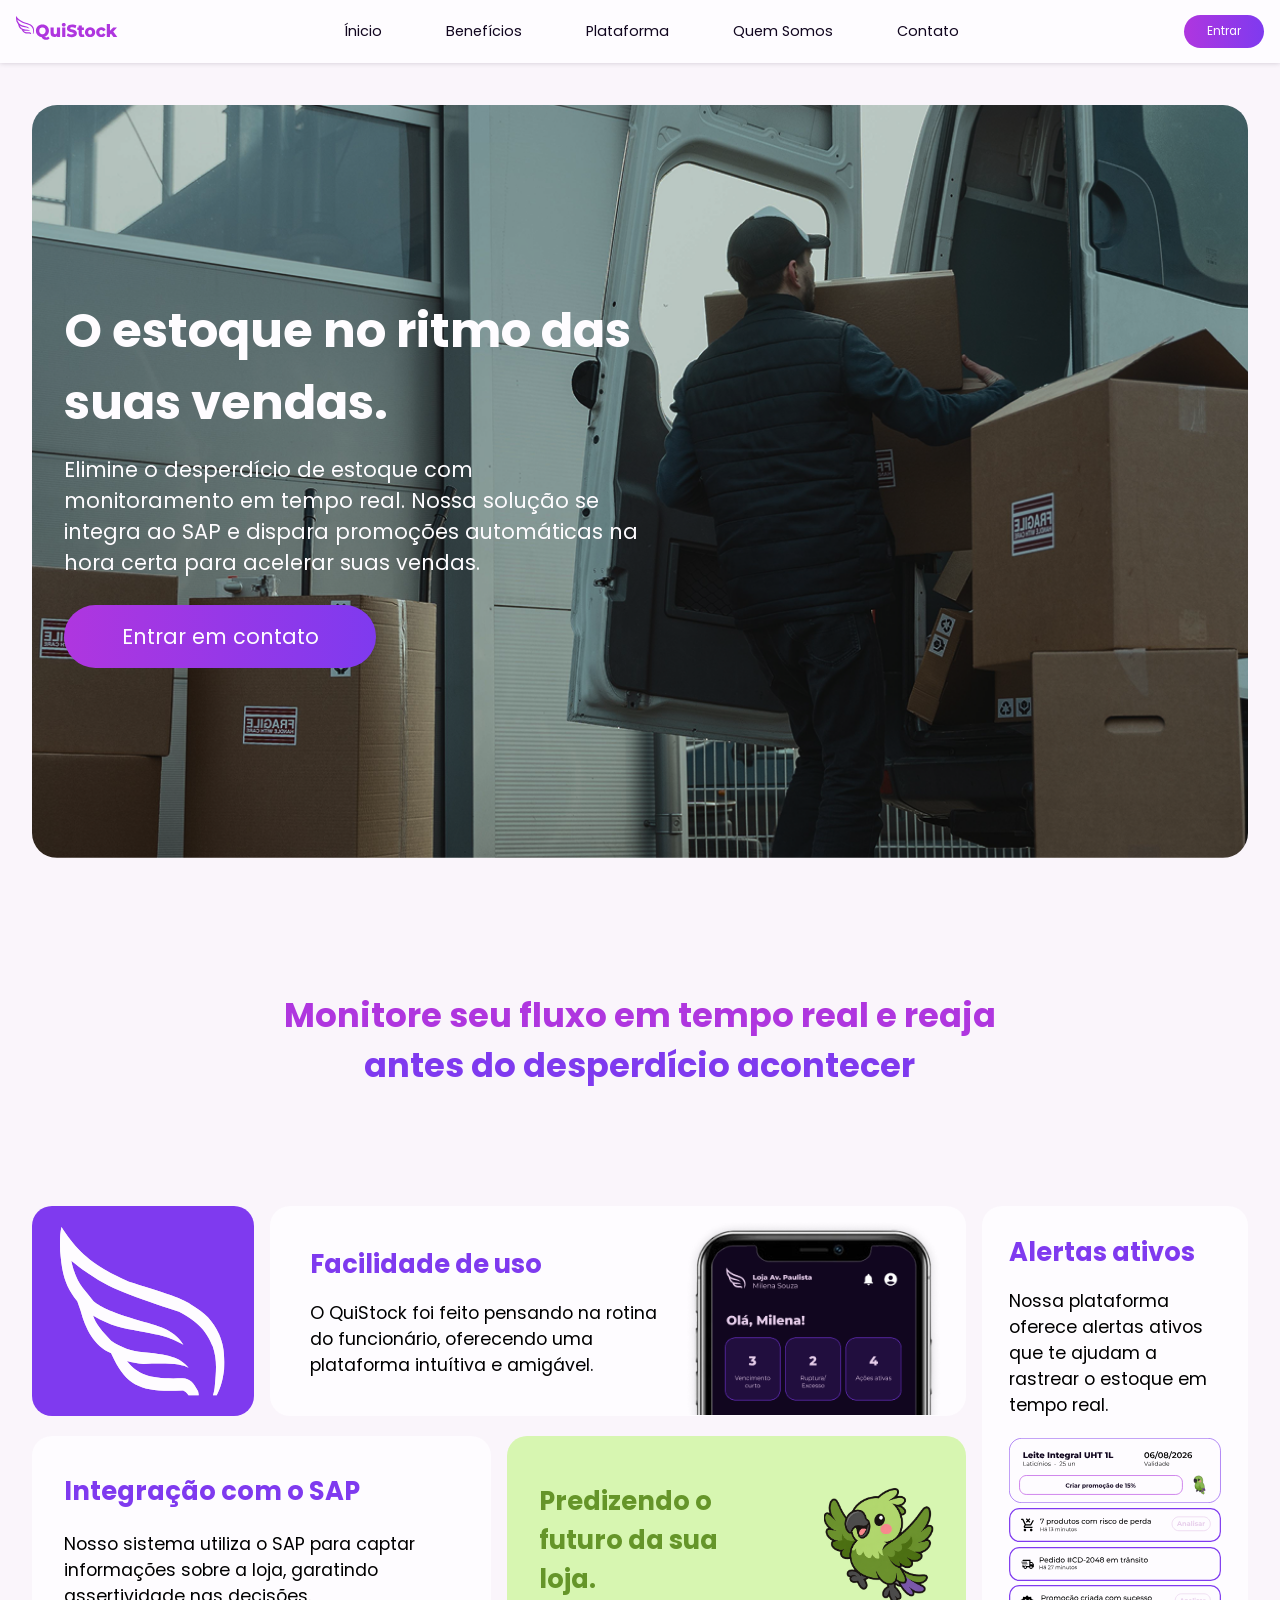
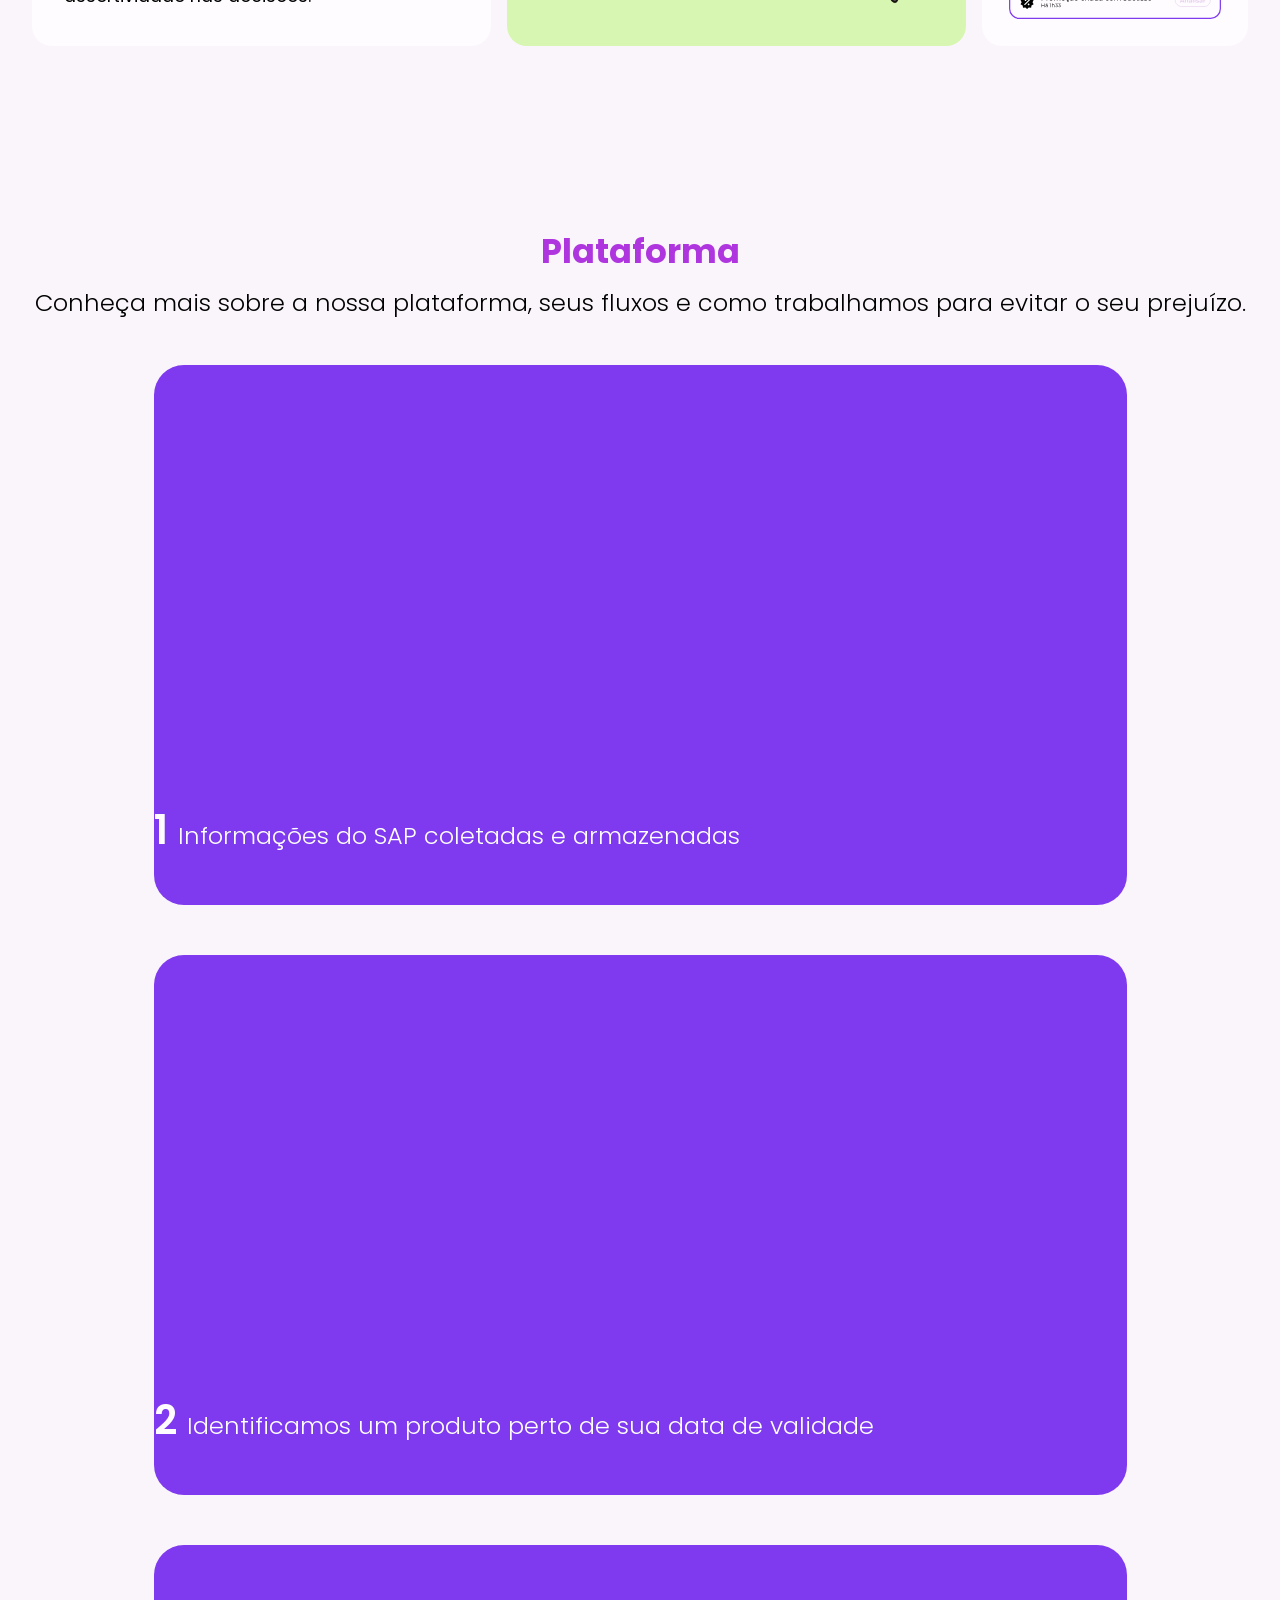
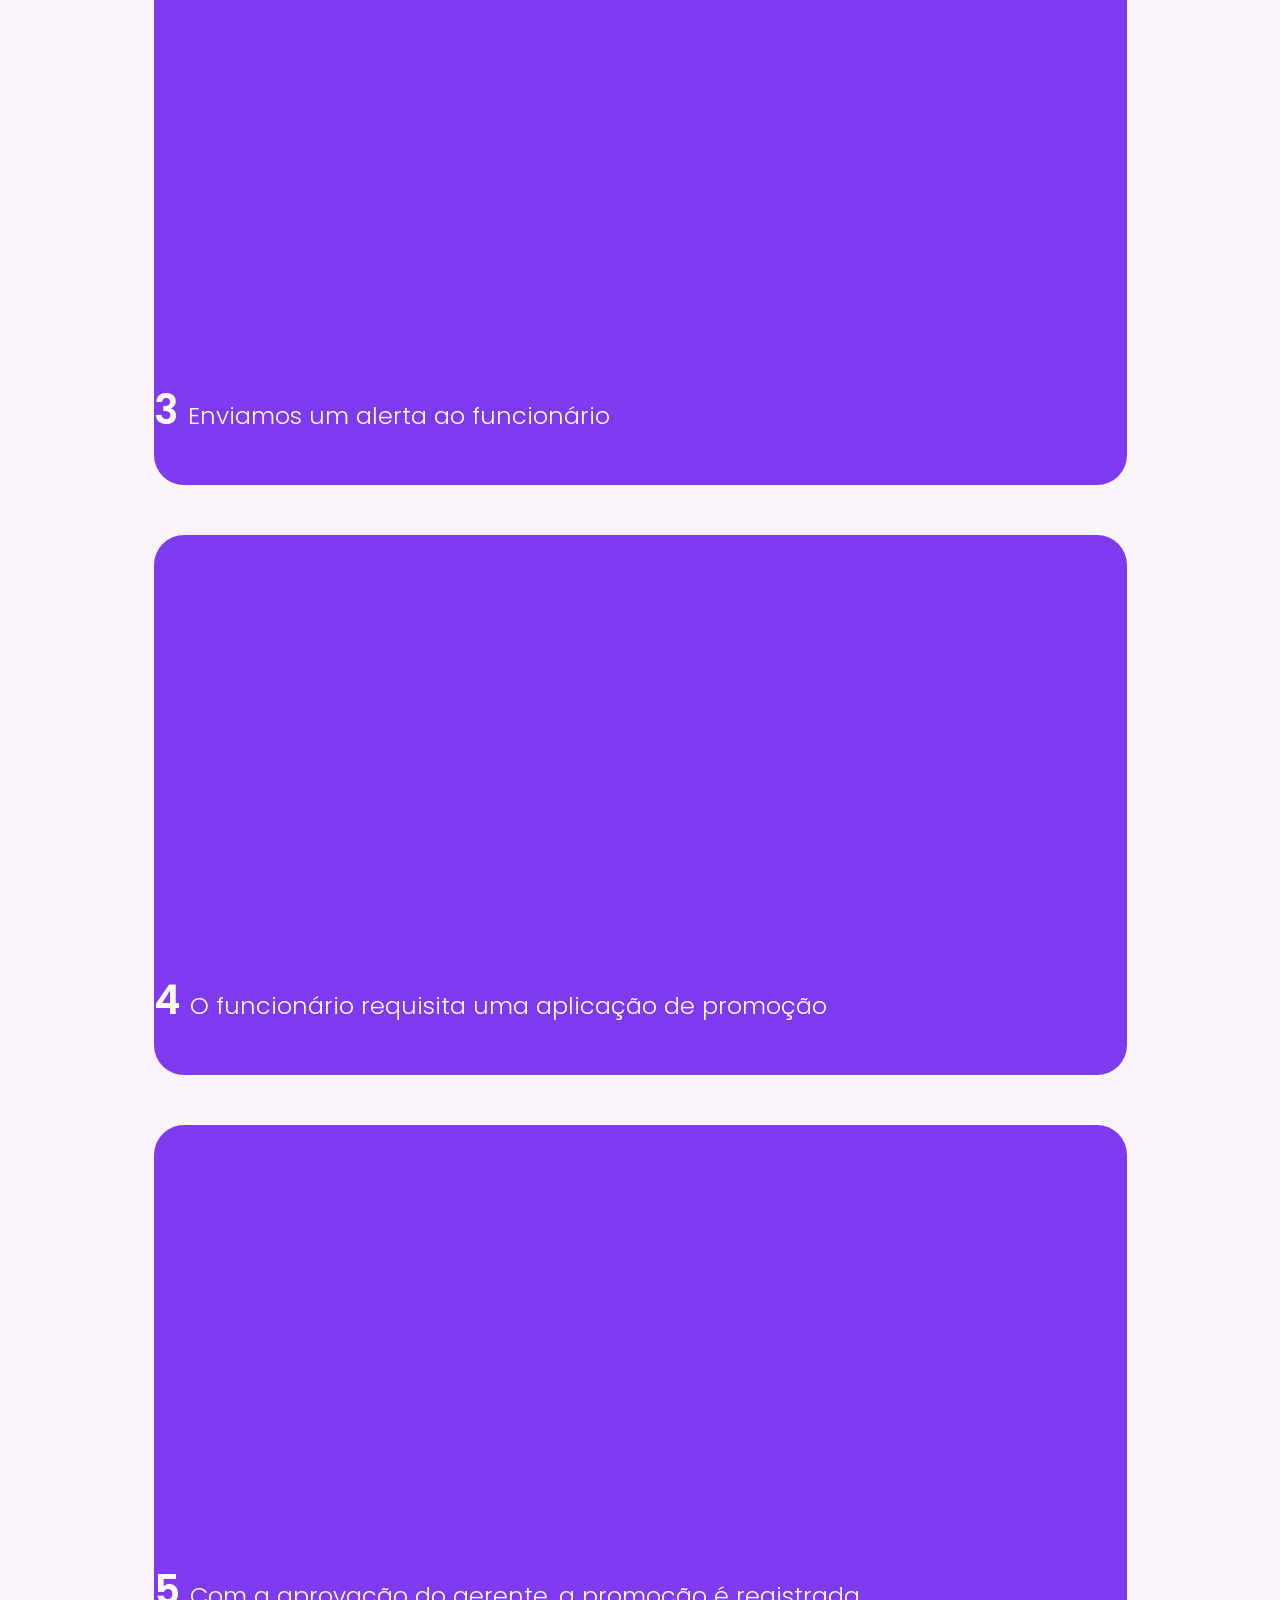
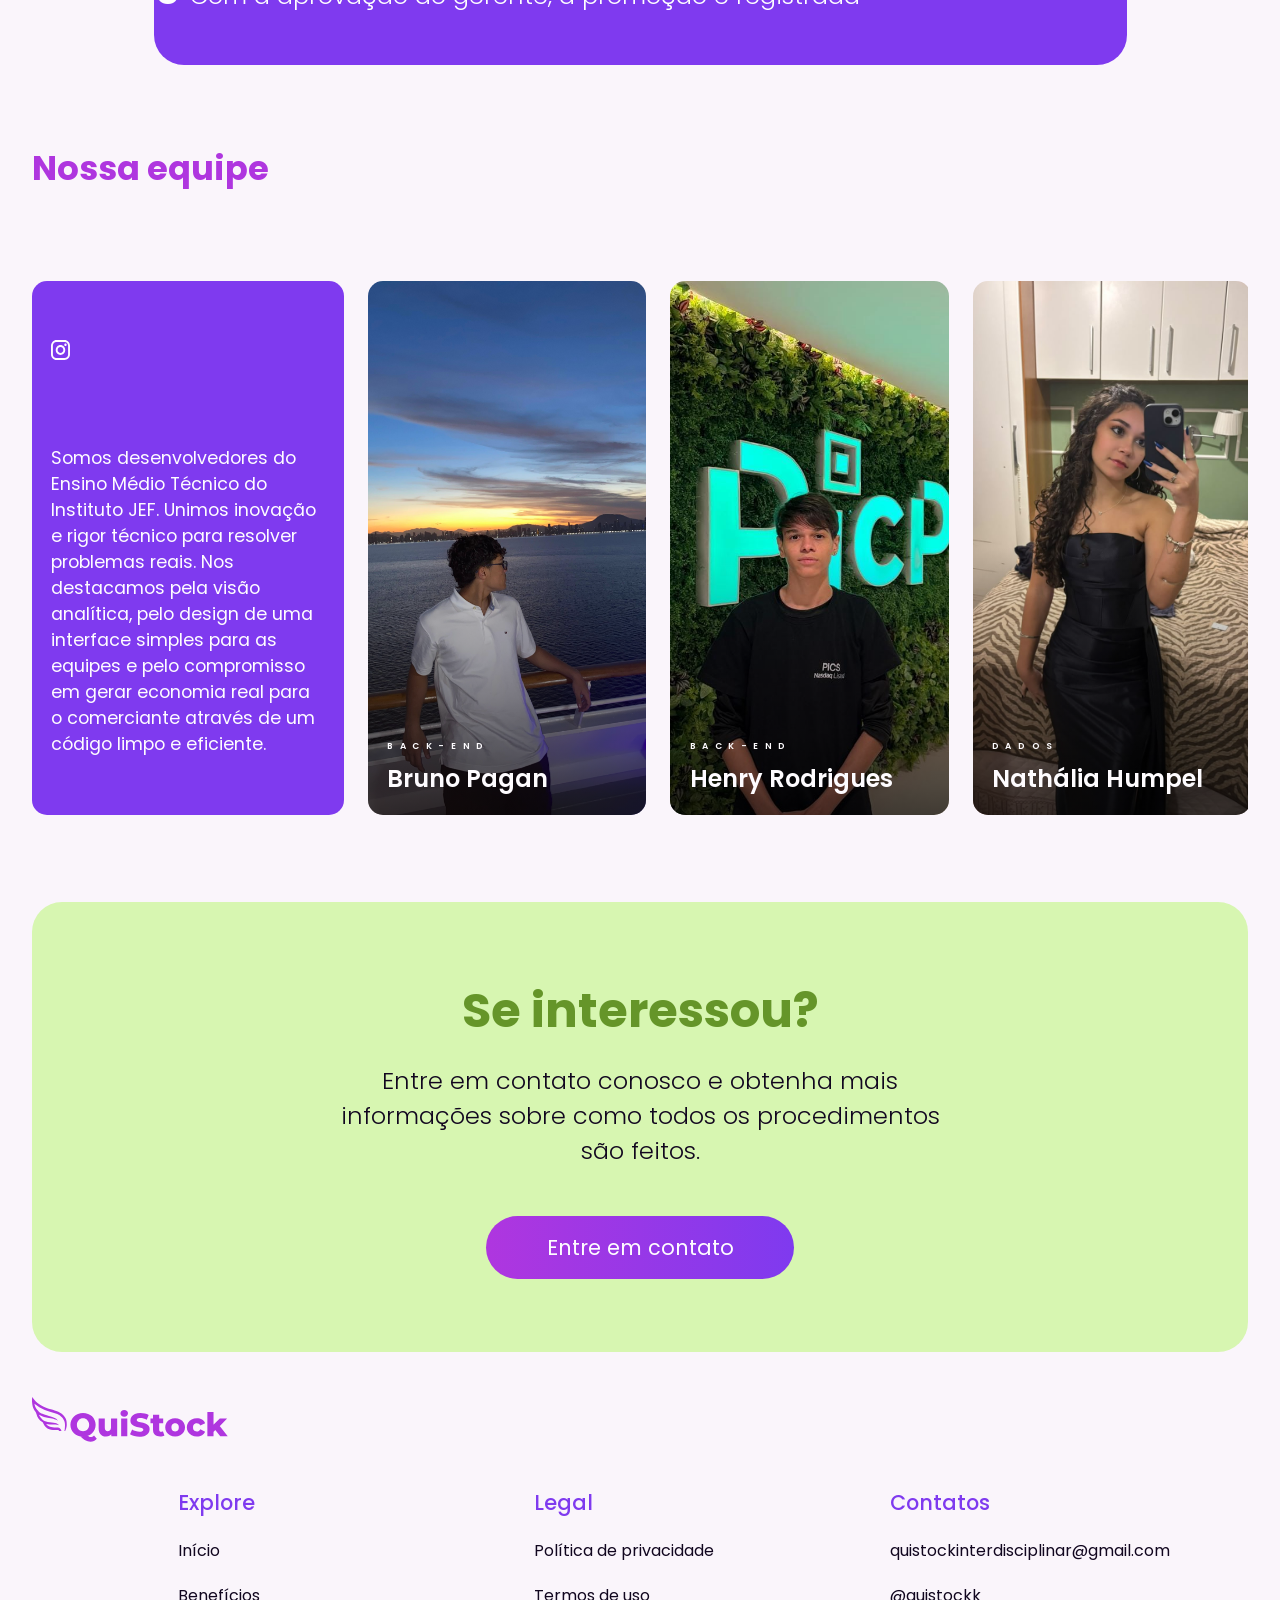
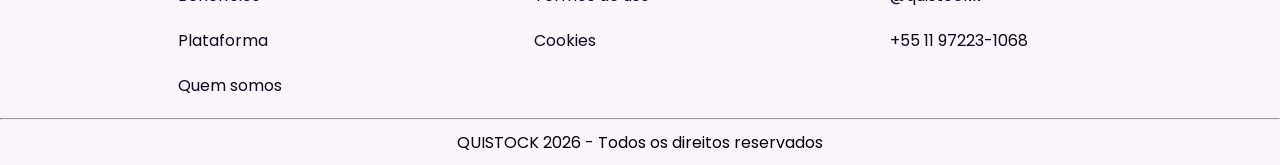
==== index.html @ 0a8f103d "style(lp): change png images to svg" ====
<!DOCTYPE html>
<html lang="pt-br">
<head>
    <meta charset="UTF-8">
    <meta name="viewport" content="width=device-width, initial-scale=1.0">
    <link rel="stylesheet" href="css/style.css">
    <title>QuiStock</title>
    <link rel="preconnect" href="https://fonts.googleapis.com">
    <link rel="preconnect" href="https://fonts.gstatic.com" crossorigin>
    <link href="https://fonts.googleapis.com/css2?family=Instrument+Sans:ital,wght@0,400..700;1,400..700&family=Montserrat:ital,wght@0,100..900;1,100..900&family=Poppins:ital,wght@0,100;0,200;0,300;0,400;0,500;0,600;0,700;0,800;0,900;1,100;1,200;1,300;1,400;1,500;1,600;1,700;1,800;1,900&display=swap" rel="stylesheet">
</head>
<body>
    <header>
        <a href="#hero">
            <img src="assets/logo.svg" alt="logo">
        </a>
        
        <nav>
            <a href="#hero">Ínicio</a>
            <a href="#beneficios">Benefícios</a>
            <a href="#plataforma">Plataforma</a>
            <a href="#quem-somos">Quem Somos</a>
            <a href="#contato">Contato</a>
        </nav>

        <button class = "cta_button1">
            Entrar
        </button>
    </header>

    <main>

        <section id="hero">

            <div style="background-image: url(assets/imagem-hero.png);">
                <h1>
                    O estoque no ritmo das suas vendas.
                </h1>

                <p>
                    Elimine o desperdício de estoque com monitoramento em tempo real. Nossa solução se integra ao SAP e dispara promoções automáticas na hora certa para acelerar suas vendas.
                </p>

                <button class = "cta_button">
                    Entrar em contato
                </button>
            </div>

        </section>

        <section id="beneficios">

            <h1>
                Monitore seu fluxo em tempo real e reaja <span>antes do desperdício acontecer</span>
            </h1>

            <div>

                <div id="box-1" class="box">
                    <img src="assets/beneficios-assets/asa-logo.svg" alt="asa-logo">
                </div>

                <div id="box-2" class="box" >
                    
                    <div>
                        <h3>
                            Facilidade de uso
                        </h3>

                        <p>
                            O QuiStock foi feito pensando na rotina do funcionário, oferecendo uma plataforma intuítiva e amigável.
                        </p>
                    </div>

                    <img src="assets/beneficios-assets/celular.png" alt="app">

                </div>

                <div id="box-3" class="box">

                    <div>
                        <h3>
                            Alertas ativos
                        </h3>
                        <p>
                            Nossa plataforma oferece alertas ativos que te ajudam a rastrear o estoque em tempo real.
                        </p>
                    </div>

                    <div id="notificacoes">
                        <img src="assets/beneficios-assets/produto.svg" alt="produto">
                        <img src="assets/beneficios-assets/notif.svg" alt="notificacao">
                        <img src="assets/beneficios-assets/notif-1.svg" alt="notificacao">
                        <img src="assets/beneficios-assets/notif-2.svg" alt="notificacao">
                    </div>

                </div>

                <div id="box-4" class="box">
                    <h3>
                        Integração com o SAP
                    </h3>
                    <p>Nosso sistema utiliza o SAP para captar informações sobre a loja, garatindo assertividade nas decisões.</p>
                </div>

                <div id="box-5" class="box">
                    <h3>
                        Predizendo o futuro da sua loja.
                    </h3>
                    <img src="assets/beneficios-assets/fefo.png" alt="fefo">
                </div>

            </div>

        </section>

        <section id="plataforma">

            <div>
                <h1>
                    Plataforma
                </h1>
                <h3>
                    Conheça mais sobre a nossa plataforma, seus fluxos e como trabalhamos para evitar o seu prejuízo.
                </h3>
            </div>

            <div id = "slide_plataforma">
                <div class="cards_plataforma" id = "c1">
                    <h3><span>1 </span>Informações do SAP coletadas e armazenadas</h3>
                </div>

                <div class="cards_plataforma" id = "c2">
                    <h3><span>2 </span>Identificamos um produto perto de sua data de validade</h3>
                </div>

                <div class="cards_plataforma" id = "c3">
                    <h3><span>3 </span>Enviamos um alerta ao funcionário</h3>
                </div>

                <div class="cards_plataforma" id = "c4">
                    <h3><span>4 </span>O funcionário requisita uma aplicação de promoção</h3>
                </div>

                <div class="cards_plataforma" id = "c5">
                    <h3><span>5 </span>Com a aprovação do gerente, a promoção é registrada</h3>
                </div>

            </div>

        </section>

        <section id="quem-somos">

            <h1>
                Nossa equipe
            </h1>

            <div class="container">

                <div class="greeting-card">
                    <a href="https://www.instagram.com/quistockk/" target="_blank">
                        <img src="assets/equipe-assets/instagram-branco.svg" alt="instgram-logo">
                    </a>

                    <p>
                        Somos desenvolvedores do Ensino Médio Técnico do Instituto JEF. Unimos inovação e rigor técnico para resolver problemas reais. Nos destacamos pela visão analítica, pelo design de uma interface simples para as equipes e pelo compromisso em gerar economia real para o comerciante através de um código limpo e eficiente.
                    </p>
                </div>

                <div class="card">

                    <p class="area">
                        BACK-END
                    </p>

                    <p class="nome">
                        Bruno Pagan
                    </p>

                </div>

                <div class="card">

                    <p class="area">
                        BACK-END
                    </p>

                    <p class="nome">
                        Henry Rodrigues
                    </p>

                </div>

                <div class="card">

                    <p class="area">
                        DADOS
                    </p>

                    <p class="nome">
                        Nathália Humpel
                    </p>

                </div>

                <div class="card">

                    <p class="area">
                        FRONT-END
                    </p>

                    <p class="nome">
                        Pedro Morais
                    </p>

                </div>

                <div class="card">

                    <p class="area">
                        DADOS | FRONT-END
                    </p>

                    <p class="nome">
                        Hikaru Iwashita
                    </p>

                </div>

                <div class="card">

                    <p class="area">
                        DADOS | FRONT-END
                    </p>

                    <p class="nome">
                        Beatriz Frisina
                    </p>

                </div>

                <div class="card">
                    <img src="" alt="">

                    <p class="area">
                        DADOS | IA
                    </p>

                    <p class="nome">
                        Enzo Christowam
                    </p>

                </div>

                <div class="card">

                    <p class="area">
                        FRONT-END
                    </p>

                    <p class="nome">
                        Isabella Candido
                    </p>

                </div>

                <div class="card">

                    <p class="area">
                        BACK-END
                    </p>

                    <p class="nome">
                        Lucas Kluska
                    </p>

                </div>

                <div class="card">

                    <p class="area">
                        FRONT-END | BACK-END
                    </p>

                    <p class="nome">
                        Luigi Biondo
                    </p>

                </div>

                <div class="card">

                    <p class="area">
                        BACK-END | DADOS
                    </p>

                    <p class="nome">
                        Rodrigo Bolgheroni
                    </p>

                </div>

            </div>

        </section>

        <section id="contato">
            <div id = "area_contato">

                <h1>Se interessou?</h1>

                <h3>Entre em contato conosco e obtenha mais informações sobre como todos os procedimentos são feitos.</h3>

                <button class = "cta_button">
                    Entre em contato
                </button>
                
            </div>
        </section>

    </main>

    <footer>

        <div id = "footer_sec">

            <img src="assets/logo.svg" alt="">
            
            <div id = "links">

                <nav>

                    <label>Explore</label>
                    <a href="#hero">Início</a>
                    <a href="#beneficios">Benefícios</a>
                    <a href="#plataforma">Plataforma</a>
                    <a href="#quem-somos">Quem somos</a>

                </nav>

                <nav>

                    <label>Legal</label>
                    <a href="#footer_sec">Política de privacidade</a>
                    <a href="#footer_sec">Termos de uso</a>
                    <a href="#footer_sec">Cookies</a>

                </nav>

                <nav id = "a_contatos">

                    <label>Contatos</label>

                    <a href="mailto: quistockinterdisciplinar@gmail.com">quistockinterdisciplinar@gmail.com</a>
                    <a href="https://www.instagram.com/quistockk/">@quistockk</a\>
                    <a href="#footer_sec">+55 11 97223-1068</a>
                    
                </nav>

            </div>

        </div>

        <hr>

        <p id = "quistock_footer">QUISTOCK 2026 - Todos os direitos reservados</p>
    
    </footer>

    <script src="script/script.js"></script>
</body>
</html>
---- css/style.css ----
:root {
    --branco: #E7CEEB;
    --lavana: #7F3AEF;
    --limao: #89B751;
    --violeta: #AF36DF;
    --petroleo: #11061F;

    /* cores variaveis */
    --limao-claro: #D7F6B1;
    --verde-escuro: #659529;
    --fundo: #FAF5FB;
    --branco2: #FEFCFF;
}

* {
    font-family: "Poppins", sans-serif;
    font-style: normal;
    text-decoration: none;
    margin: 0;
    padding: 0;
}

span{
    color: var(--lavana);
}

html {
    scroll-behavior: smooth;
}

body {
    width: 100%;
    background-color: var(--fundo);
    overflow-x: hidden;
}

header {
    display: flex;
    flex-direction: row;
    justify-content: space-between;
    align-items: center;
    padding: min(.5rem, 1%) min(1rem, 10%);
    height: 7vh;

    background-color: var(--branco2);
    box-shadow: 0 0 5px #11061F30;

    position: fixed;

    width: 100%;
    box-sizing: border-box;

    z-index: 1000;

    img {
        width: clamp(2rem, 8vw, 100rem);
        cursor: pointer;
    }

    nav {
        display: flex;
        flex-direction: row;
        gap: clamp(3rem, 5vw, 10rem);

        a {
            font-size: clamp(.5rem, .5vw + .5rem, 1rem);
            position: relative;
            color: var(--petroleo);
        }

        a::after {
            content: "";
            position: absolute;

            width: 0;
            height: 2px;
            
            left: 0;
            bottom: -2px;
            border-radius: 10px;

            background: var(--lavana);

            transition: 300ms;
        }

        a:hover {
            color: var(--lavana);
        }

        a:hover::after {
            width: 100%;
        }
    }
}

main {
    padding-top: 7vh;
}

main section {
    min-height: calc(100dvh - 7vh);
    scroll-margin-top: 7vh;
}

.cta_button {
    position: relative;
    overflow: hidden;
    z-index: 1;
    width: fit-content;
    margin-top: 1%;
    padding: min(1rem, 5%) min(4rem, 5%);
    font-size: clamp(.5rem, 1.5vw + .8rem, 1.3rem);
    color: var(--branco2);
    background: linear-gradient(to right, var(--violeta), var(--lavana));
    border: none;
    border-radius: 50px;
    cursor: pointer;
}

.cta_button::before {
    content: "";
    position: absolute;
    top: 0;
    left: 0;
    z-index: -1;
    width: 100%;
    height: 100%;
    background: linear-gradient(to right, var(--lavana), var(--violeta));
    border-radius: inherit;
    opacity: 0;
    transition: opacity 500ms ease-in-out;
}

.cta_button:hover::before {
    opacity: 1;
}

header .cta_button1 {
    position: relative;
    overflow: hidden;
    z-index: 1;
    width: 5rem;
    padding: min(.5rem, 10%);
    font-size: clamp(.2rem, .3vw + .5rem, 1rem);
    color: var(--branco2);
    background: linear-gradient(to right, var(--violeta), var(--lavana));
    border: none;
    border-radius: 25px;
    cursor: pointer;
}

header .cta_button1::before {
    content: "";
    position: absolute;
    top: 0;
    left: 0;
    z-index: -1;
    width: 100%;
    height: 100%;
    background: linear-gradient(to right, var(--lavana), var(--violeta));
    border-radius: inherit;
    opacity: 0;
    transition: opacity 500ms ease-in-out;
}

header .cta_button1:hover::before {
    opacity: 1;
}

#hero {
    padding: 0 min(2rem, 10%);
    display: flex;
    flex-direction: column;
    justify-content: center;
    height: calc(100vh - 7vh);
    height: calc(100dvh - 7vh);

    div {
        height: 90%;
        border-radius: 25px;

        display: flex;
        flex-direction: column;
        justify-content: center;
        align-items: flex-start;
        gap: 2%;

        background-repeat: no-repeat;
        background-size: cover;

        padding: 0 min(2rem, 10%);

        h1, p {
            width: 50%;
            color: var(--branco2);
        }

        h1 {
            font-size: clamp(2rem, 2.5vw + 1rem, 10rem);
            opacity: 0;
            translate: 0 70px;
            transition: 700ms;
        }

        p {
            font-size: clamp(1rem, 1vw + .5rem, 2rem);
            opacity: 0;
            translate: 0 70px;
            transition: 700ms;
            transition-delay: 200ms;
        }
        
        button{
            opacity: 0;
            translate: 0 70px;
            transition: 700ms;
            transition-delay: 400ms;
        }

    }
}

/* animacao do scroll no hero */
#hero.show {
    opacity: 1;
    transform: 0 0;
}

#hero h1.show {
    opacity: 1;
    translate: 0 0;
}

#hero p.show {
    opacity: 1;
    translate: 0 0;
}

#hero button.show {
    opacity: 1;
    translate: 0 0;
}

#beneficios {
    padding: 0 min(2rem, 10%);

    display: flex;
    flex-direction: column;
    justify-content: space-evenly;
    align-items: center;
    margin-bottom: 10vh;

    h1 {
        font-size: clamp(.75rem, 2vw + .5rem, 5rem);
        text-align: center;
        color: var(--violeta);
        margin-bottom: 1.5rem;
        width: 65%;
        text-align: center;
    }

    div {
        display: grid;
        grid-template-columns: 17rem 17rem 17rem 17rem 20vw;
        grid-template-rows: 13rem 13rem;
        grid-template-areas:
        "box-1 box-2 box-2 box-2 box-3"
        "box-4 box-4 box-5 box-5 box-3";
        gap: 5% 1%;

        .box {
            border-radius: 20px;

            opacity: 0;
            translate: 0 70px;
            transition: 700ms;

            h3 {
                color: var(--lavana);
                font-size: clamp(1rem, 1vw + .8rem, 3rem);
            }

            p {
                font-size: clamp(1rem, .75vw + .5rem, 2rem);
            }
        }

        #box-2, #box-3, #box-4 {
            background-color: var(--branco2);
        }

        #box-1 {
            background-color: var(--lavana);
            grid-area: box-1;

            display: flex;
            flex-direction: row;
            justify-content: center;
            align-items: center;

            transition-delay: 200ms;
        }

        #box-2 {
            grid-area: box-2;

            display: flex;
            flex-direction: row;
            justify-content: space-evenly;
            align-items: center;

            padding: 0 min(1rem, 5%) 0 min(2.5rem, 10%);

            transition-delay: 400ms;

            div {
                display: flex;
                flex-direction: column;
                gap: 1rem;
            }

            img {
                width: 273px;
            }
        }

        #box-3 {
            grid-area: box-3;

            display: flex;
            flex-direction: column;
            justify-content: space-between;

            padding: min(2.5rem, 10%);

            transition-delay: 600ms;

            div:nth-child(1) {
                display: flex;
                flex-direction: column;
                gap: 1rem;

                h3 {
                    text-align: start;
                }
            }

            div:nth-child(2) {
                display: flex;
                flex-direction: column;
                gap: .3rem;
                align-content: center;
                width: 80%;
            }

            div:nth-child(2) img {
                width: 125%;
            }
        }

        #box-4 {
            grid-area: box-4;

            display: flex;
            flex-direction: column;
            justify-content: center;

            padding: 0 min(2rem, 10%);

            transition-delay: 200ms;
        }

        #box-5 {
            background-color: var(--limao-claro);
            grid-area: box-5;

            display: flex;
            flex-direction: row;
            justify-content: space-evenly;
            align-items: center;
            gap: 3.5rem;

            padding: 0 min(2rem, 10%);

            transition-delay: 400ms;

            h3 {
                width: 60%;
                color: var(--verde-escuro);
            }

            img {
                width: 28%;
            }
        }
    }
}

/* animacao do scroll de beneficios */
#beneficios h1.show {
    opacity: 1;
    translate: 0 0;
}

#beneficios #box-1.show {
    opacity: 1;
    translate: 0 0;
}
#beneficios #box-2.show {
    opacity: 1;
    translate: 0 0;
}

#beneficios #box-3.show {
    opacity: 1;
    translate: 0 0;
}

#beneficios #box-4.show {
    opacity: 1;
    translate: 0 0;
}

#beneficios #box-5.show {
    opacity: 1;
    translate: 0 0;
}

#plataforma{
    padding: 0 min(2rem, 10%);
    position: relative;
    display: flex;
    flex-direction: column;
    justify-content: space-evenly;
    align-items: center;
    scroll-margin-top: 10vh;

    h1{
        font-size: clamp(.75rem, 2vw + .5rem, 5rem);
        text-align: center;
        color: var(--violeta);
        margin-bottom: .5rem;
    }

    h3{
        font-weight: 300;
        font-size: 1.5rem;
        margin-bottom: 5vh;
    }
}

#slide_plataforma{
    display: flex;
    flex-direction: column;
    gap: 50px;
    width: 100%;
    align-items: center;
}

.cards_plataforma{
    position: sticky;
    top: 100px;
    width: 80%;
    height: 60vh;
    color: white;
    border-radius: 30px;
    background-color: var(--lavana);

    display: flex;
    flex-direction: column;
    justify-content: flex-end;

    will-change: transform;

    opacity: 0;
    translate: 0 70px;
    transition: opacity 300ms, translate 300ms;

    span{
        font-size: clamp(1rem, .8vw + 2.5rem, 2.5rem );
        font-weight: 600;
        color: var(--branco2);
    }

}

.cards_plataforma.show {
    opacity: 1;
    translate: 0 0;
}

.cards_plataforma:nth-child(1) {
    top: 100px;
    /* background-image: url("../assets/dashboard.jpg"); */
    background-position: 50% 30%;
    background-repeat: no-repeat;
    background-size: cover;
}

.cards_plataforma:nth-child(2) {
    top: 150px;
    /* background-image: url("../assets/deposito.jpg"); */
    background-position: 50% 30%;
    background-repeat: no-repeat;
    background-size: cover;
}

.cards_plataforma:nth-child(3) {
    top: 200px;
    /* background-image: url("../assets/email-not.jpg");*/ 
    background-position: 50% 30%;
    background-repeat: no-repeat;
    background-size: cover;
}

.cards_plataforma:nth-child(4) {
    top: 250px;
    /* background-image: url("../assets/pessoa-no-celular.jpg"); */
    background-position: 50% 25%;
    background-repeat: no-repeat;
    background-size: cover;
}

.cards_plataforma:nth-child(5) {
    top: 300px;
    /* background-image: url("../assets/caixa-registradora.jpg"); */
    background-position: 50% 45%;
    background-repeat: no-repeat;
    background-size: cover;
}

#quem-somos {
    padding: 0 min(2rem, 10%);

    display: flex;
    flex-direction: column;
    justify-content: space-evenly;

    h1 {
        font-size: clamp(2rem, 2vw + .5rem, 5rem);
        text-align: left;
        color: var(--violeta);

        opacity: 0;
        translate: 0 70px;
        transition: 700ms;
    }

    p{
        font-size: clamp(.5rem, .5vw + 1rem, 1.1rem);
    }

    .container {
        display: flex;
        flex-direction: row;
        gap: 1.5rem;
        overflow-x: auto;
        overflow-y: hidden;
        width: 100%;
        padding: min(.5rem, 2%) 0;
    }

    .container::-webkit-scrollbar {
        width: 16px;
    }

    .container::-webkit-scrollbar-track {
        background: rgba(0, 0, 0, 0);
    }

    .container::-webkit-scrollbar-thumb {
        background: var(--limao-claro);
        border-radius: 50px;

        border: 5px solid transparent;
        background-clip: padding-box; 
        display: none;
    }

    .greeting-card, .card {
        height: 55vh;
        width: 15em;
        flex-shrink: 0;
        background-color: #d9d9d9;
        border-radius: 15px;
        padding: min(1.2rem, 5%);
    }

    .greeting-card {
        display: flex;
        flex-direction: column;
        justify-content: space-around;

        font-size: clamp(1rem, .8vw + .5rem, 3rem);

        background-color: var(--lavana);
        color: var(--branco2);

        opacity: 0;
        translate: 0 70px;
        transition: 700ms;

        img {
            width: clamp(1rem, 1.5vw, 3rem);
            transition: transform 200ms;
        }

        img:hover {
            transform: scale(1.05);
        }

        img:active {
            transform: scale(.9);
        }
    }

    .card {
        display: flex;
        flex-direction: column;
        justify-content: flex-end;
        gap: .5rem;
        position: relative;

        opacity: 0;
        translate: 0 70px;
        transition: 700ms;

        .area, .nome {
            color: var(--branco2);
            position: relative;
            z-index: 100;
        }

        .area {
            font-size: clamp(.55rem, .2vw + .2rem, 10rem);
            letter-spacing: .41rem;
            font-weight: 600;
        }

        .nome {
            font-size: clamp(1.5rem, .8vw + .75rem, 10rem);
            font-weight: 550;
        }
    }

    .card::after {
        content: "";
        position: absolute;
        top: 0;
        left: 0;
        width: 100%;
        height: 100%;
        border-radius: 15px;
        background: linear-gradient(
            to top,
            #000,
            transparent,
            transparent
        );
        opacity: .7;
        z-index: 1;
    }

    .card:nth-child(2) {
        background-image: url('../assets/equipe-assets/bruno.jpeg');
        background-position: center;
        background-size: cover;
        background-repeat: no-repeat;
        transition-delay: 100ms;
    }

    .card:nth-child(3) {
        background-image: url('../assets/equipe-assets/henry.jpeg');
        background-position: 20% 50%;
        background-size: 200%;
        background-repeat: no-repeat;
        transition-delay: 200ms;
    }

    .card:nth-child(4) {
        background-image: url('../assets/equipe-assets/nathalia.jpeg');
        background-position: center;
        background-size: cover;
        background-repeat: no-repeat;
        transition-delay: 300ms;
    }

    .card:nth-child(5) {
        background-image: url('../assets/equipe-assets/morais.jpeg');
        background-position: center;
        background-size: cover;
        background-repeat: no-repeat;
        transition-delay: 400ms;
    }

    .card:nth-child(6) {
        background-image: url('../assets/equipe-assets/hikaru.jpeg');
        background-position: center;
        background-size: cover;
        background-repeat: no-repeat;
    }

    .card:nth-child(7) {
        background-image: url('../assets/equipe-assets/beatriz.jpeg');
        background-position: center;
        background-size: cover;
        background-repeat: no-repeat;
    }

    .card:nth-child(8) {
        background-image: url('../assets/equipe-assets/enzo-chris.jpeg');
        background-position: center;
        background-size: cover;
        background-repeat: no-repeat;
    }

    .card:nth-child(9) {
        background-image: url('../assets/equipe-assets/isabella.jpeg');
        background-position: center;
        background-size: cover;
        background-repeat: no-repeat;
    }

    .card:nth-child(10) {
        background-image: url('../assets/equipe-assets/kluska.jpeg');
        background-position: center;
        background-size: cover;
        background-repeat: no-repeat;
    }

    .card:nth-child(11) {
        background-image: url('../assets/equipe-assets/luigi.jpeg');
        background-position: center;
        background-size: cover;
        background-repeat: no-repeat;
    }

    .card:nth-child(12) {
        background-image: url('../assets/equipe-assets/rodrigo.png');
        background-position: center;
        background-size: cover;
        background-repeat: no-repeat;
    }
}

/* animação do scroll de equipe*/
#quem-somos h1.show {
    opacity: 1;
    translate: 0 0;
}

#quem-somos .greeting-card.show {
    opacity: 1;
    translate: 0 0;
}

#quem-somos .card.show {
    opacity: 1;
    translate: 0 0;
}
#contato.show{
    opacity: 1;
    translate: 0 0;
}

#contato{
    margin-bottom: 5vh;
    display: flex;
    min-height: auto;
    padding-bottom: 8vh;
    opacity: 0;
    translate: 0 70px;
    transition: 700ms;
    justify-self: center;

    #area_contato{
        display: flex;
        flex-direction: column;
        width: 95vw;
        height: 50vh;
        border-radius: 30px;
        background-color: var(--limao-claro);
        justify-content: center;
        align-items: center;
    }
    h1{
        font-size: 3rem;
        margin-bottom: 1rem;
        color: var(--verde-escuro);
    }
    h3{
        color: var(--petroleo);
        width: 50%;
        font-weight: 300;
        font-size: 1.5rem;
        text-align: center;
    }
    button{
        margin-top: 3rem;
    }
}

footer{

    #footer_sec{
        display: flex;
        align-items: start;
        justify-content: center;
        flex-direction: column;
        padding: 0 min(2rem, 10%);
        padding-bottom: 20px;
    }

    #footer_sec img{
        margin-bottom: 5vh;
    }

    a{
        text-decoration: none;
        color: var(--petroleo);
    }

    a:hover{
        text-decoration: underline;
    }

    label{
        color: var(--lavana);
        font-size: clamp(1rem, 1vw + .5rem, 1.8rem);;
        font-weight: 500;
    }

    #links{
        display: grid;
        box-sizing: content-box;
        padding: 0;
        padding-left: 12%;
        grid-template-columns: repeat(3, 20vw);
        gap: 100px;
        justify-content: center;
    }

    nav{
        display: flex;
        flex-direction: column;
        gap: 20px;
        align-items: start;
    }

    p{
        margin-top:10px;
        margin-bottom: 10px;
    };
}

#quistock_footer{
    display: flex;
    justify-content: center;
}
/*
::-webkit-scrollbar {
    width: 16px;
}

::-webkit-scrollbar-track {
    background: #00000000;
}

::-webkit-scrollbar-thumb {
 +
   background: var(--pink);
    border-radius: 50px;

    border: 5px solid transparent;
    background-clip: padding-box; 
}

::-webkit-scrollbar-thumb:hover {
    background: #e65889;
    
    border: 5px solid transparent;
    background-clip: padding-box; 
}

::-webkit-scrollbar-thumb:active {
    background: var(--pink);
    
    border: 5px solid transparent;
    background-clip: padding-box; 
}
*/

/* responsividade */
@media (max-width: 7680px) {
    #hero div {
        background-position: 50% 60%;
    }

    #beneficios div {
        grid-template-columns: 1fr 1fr 1fr 1fr 1.2fr;
        grid-template-rows: minmax(13rem, auto) minmax(13rem, auto);
        gap: 1.25rem 1rem;
    }

    #contato {
        padding: 0 min(2rem, 10%);
    }
}

@media (max-width: 992px) {
    header {
        padding: 0.5rem 1.5rem;
    }

    header img {
        width: 12vw;
    }

    header nav {
        gap: clamp(1rem, 3vw, 2.5rem);
    }

    header nav a {
        font-size: clamp(.2rem, 1vw + .75rem, 1.2rem);
    }

    #hero div {
        background-size: cover;
        background-position: center;
        padding: 4rem 3rem;
        justify-content: flex-end;
        height: 80vh;
    }

    #hero h1 {
        font-size: clamp(1.6rem, 6vw, 10rem) !important;
    }

    #hero p {
        font-size: clamp(1.6rem, 1vw + .5rem, 2.4rem) !important;
    }

    #hero div h1,
    #hero div p {
        width: 75%;
    }

    #hero button {
        font-size: clamp(1.6rem, 2vw + .5rem, 2.4rem);
    }

    #beneficios h1 {
        width: 80%;
        align-self: center;
        font-size: clamp(2rem, 2vw + 1rem, 5rem);
    }

    #beneficios div {
        grid-template-columns: 1fr 1fr;
        grid-template-areas:
            "box-1 box-2"
            "box-4 box-5"
            "box-3 box-3";
        gap: 1.25rem;
    }

    .box {
        padding: .2rem 0;
    }

    #beneficios div #box-2 img {
        width: 35%;
        max-width: 180px;
    }

    #beneficios div #box-1 img {
        width: 35%;
        max-width: 120px;
    }

    #beneficios div #box-3 {
        flex-direction: row;
        align-items: center;
        justify-content: space-between;
        padding: 1.5rem 2rem;
    }

    #beneficios div #box-3 div {
        align-items: flex-start;
        text-align: left;
        width: 60%;
    }

    #beneficios div #box-3 img {
        width: 30%;
        max-width: 160px;
    }

    #plataforma {
        gap: 5vh;
    }

    #plataforma h1 {
        font-size: clamp(1rem, 3vw + 1rem, 5rem);
    }

    #plataforma h3 {
        margin-bottom: .5rem !important;
        text-align: center;
    }

    .greeting-card, .card {
        width: 30em !important;
    }

    .greeting-card {
        justify-content: flex-end !important;
    }

    .greeting-card p, .greeting-card img {
        margin: 1.5rem 1.5rem;
    }

    .greeting-card p {
        font-size: clamp(1rem, 1vw + 1rem, 5rem) !important;
    }

    .greeting-card img {
        width: clamp(1.5rem, 4vw, 3rem) !important;
    }

    #contato #area_contato {
        width: 100%;
        box-sizing: border-box;
    }

    #contato h3 {
        width: 75%;
    }

    footer #links {
        padding-left: 0;
        gap: 40px;
        grid-template-columns: repeat(3, 1fr);
        width: 100%;
        box-sizing: border-box;
    }

    #plataforma .cards_plataforma {
        width: 85%;
    }

    img {
        max-width: 100%;
        height: auto;
    }
}

@media (max-width: 768px) {
    header {
        height: auto;
        min-height: 7vh;
        padding: 0.6rem 1rem;
        flex-wrap: wrap;
        gap: 0.5rem;
    }

    header img {
        width: clamp(70px, 18vw, 110px);
    }

    header nav {
        order: 3;
        width: 100%;
        justify-content: space-between;
        gap: 0.5rem;
        overflow-x: auto;
        -webkit-overflow-scrolling: touch;
        padding: 0.3rem 0;
    }

    header nav a {
        font-size: 0.8rem;
        white-space: nowrap;
    }

    header .cta_button1 {
        width: auto;
        padding: 0.4rem 1rem;
        font-size: 0.8rem;
    }

    main {
        padding-top: 85px;
    }

    main section {
        scroll-margin-top: 85px;
    }

    #hero {
        height: calc(100vh - 85px);
        height: calc(100dvh - 85px);
        padding: 1rem;
        display: flex;
        flex-direction: column;
        justify-content: center;
        align-items: center;
        box-sizing: border-box;
    }

    #hero div {
        width: 100%;
        height: 100%;
        border-radius: 25px;
        padding: 2rem clamp(1.25rem, 4vw, 2rem);
        gap: 1.2rem;
        background-size: cover;
        background-position: center;
        background-repeat: no-repeat;
        display: flex;
        flex-direction: column;
        justify-content: center;
        align-items: flex-start;
        box-sizing: border-box;
    }

    #hero div h1,
    #hero div p {
        width: 100%;
    }

    #hero div h1 {
        font-size: clamp(1.6rem, 5.5vw, 2.4rem);
    }

    #hero div p {
        font-size: clamp(0.9rem, 2.5vw, 1.05rem);
        line-height: 1.5;
    }

    #hero div button {
        font-size: 0.95rem;
        padding: 0.75rem 1.8rem;
    }

    #beneficios {
        padding: 0 1rem;
        margin-bottom: 6vh;
    }

    #beneficios h1 {
        font-size: clamp(1.2rem, 4.5vw, 1.8rem);
        margin-bottom: 1.5rem;
    }

    #beneficios div {
        display: flex;
        flex-direction: column;
        gap: 1rem;
    }

    #beneficios div .box {
        padding: 1.5rem !important;
    }

    #beneficios div #box-1 {
        min-height: 120px;
    }

    #beneficios div #box-1 img {
        max-width: 140px;
    }

    #beneficios div #box-2 {
        flex-direction: column;
        text-align: center;
        gap: 1rem;
    }

    #beneficios div #box-2 img {
        width: 180px;
        max-width: 65%;
    }

    #beneficios div #box-3 {
        flex-direction: column;
        text-align: center;
        gap: 1rem;
    }

    #beneficios div #box-3 div {
        align-items: center;
        text-align: center;
        width: 100%;
    }

    #beneficios div #box-3 img {
        width: 180px;
        max-width: 65%;
    }

    #beneficios div #box-4 {
        text-align: center;
    }

    #beneficios div #box-5 {
        flex-direction: row;
        justify-content: space-between;
        align-items: center;
        gap: 1rem;
    }

    #beneficios div #box-5 h3 {
        width: 70%;
        font-size: 1.1rem;
    }

    #beneficios div #box-5 img {
        width: 25%;
        max-width: 75px;
    }

    #plataforma {
        padding: 0 1rem;
    }

    #plataforma h1 {
        font-size: clamp(1.8rem, 5vw, 2.5rem);
    }

    #plataforma h3 {
        font-size: 1.1rem;
        margin-bottom: 6vh;
        text-align: center;
    }

    .cards_plataforma {
        width: 88%;
        border-radius: 20px;
    }

    .cards_plataforma h3 {
        padding-top: 36vh;
        padding-left: 5%;
        padding-right: 5%;
        font-size: clamp(0.95rem, 3.5vw, 1.25rem);
    }

    .cards_plataforma span {
        font-size: 1.6rem;
    }

    #quem-somos {
        padding: 0 1rem;
        margin-bottom: 6vh;
    }

    #quem-somos h1 {
        font-size: clamp(1.8rem, 5vw, 2.5rem);
    }

    #quem-somos .container {
        padding: 0.5rem 0 1.5rem;
        -webkit-overflow-scrolling: touch;
    }

    #quem-somos .greeting-card,
    #quem-somos .card {
        height: 380px;
        width: 14em;
    }

    #quem-somos .greeting-card p {
        font-size: 0.88rem;
    }

    #quem-somos .card img:not([src]),
    #quem-somos .card img[src=""] {
        display: none;
    }

    #contato {
        padding: 0 1rem 6vh;
    }

    #contato #area_contato {
        width: 100%;
        height: auto;
        min-height: 320px;
        padding: 2.5rem 1.25rem;
        box-sizing: border-box;
    }

    #contato h1 {
        font-size: clamp(1.8rem, 5vw, 2.4rem);
    }

    #contato h3 {
        width: 95%;
        font-size: 1.05rem;
    }

    #contato button {
        margin-top: 2rem;
    }

    footer #footer_sec {
        padding: 0 1rem 20px;
    }

    footer #footer_sec img {
        max-width: 120px;
    }

    footer #links {
        display: flex;
        flex-direction: column;
        gap: 25px;
        padding-left: 0;
    }

    footer a {
        word-break: break-word;
        overflow-wrap: anywhere;
    }

    #quistock_footer {
        padding: 1rem;
        font-size: 0.85rem;
    }
}

@media (max-width: 480px) {
    header button {
        font-size: .6rem !important;
    }

    header nav a {
        font-size: .7rem;
    }

    #hero {
        padding: 0.75rem 0.75rem 2.5rem;
    }

    #hero div {
        height: 85vh;
        min-height: 400px;
        padding: 1.8rem 1.5rem;

        background-position: 60% 50%;

        justify-content: flex-end;
    }

    #hero div p {
        font-size: clamp(.5rem, 1vw + .75rem, 2rem) !important;
    }

    #hero div h1 {
        font-size: clamp(1rem, 3vw + 1rem, 3rem) !important;
    }

    #beneficios h1 {
        font-size: clamp(1rem, 1vw + 1rem, 2rem);
    }

    #beneficios div #box-5 {
        flex-direction: column;
        text-align: center;
    }

    #beneficios div #box-5 img {
        width: 65px;
    }

    #beneficios div #box-5 h3 {
        width: 100%;
    }

    #plataforma h3 {
        margin-bottom: .5rem;
    }

    .cards_plataforma {
        width: 90%;
    }

    .cards_plataforma h3 {
        padding-top: 34vh;
        font-size: 0.95rem;
    }

    .cards_plataforma span {
        font-size: 1.35rem;
    }

    #quem-somos .container {
        height: 80vh !important;
    }

    .greeting-card, .card {
        height: 95% !important;
        width: 20em !important;
    }

    #contato button {
        font-size: 1rem;
    }

    footer {
        height: calc(100dvh - 90px);
    }
}
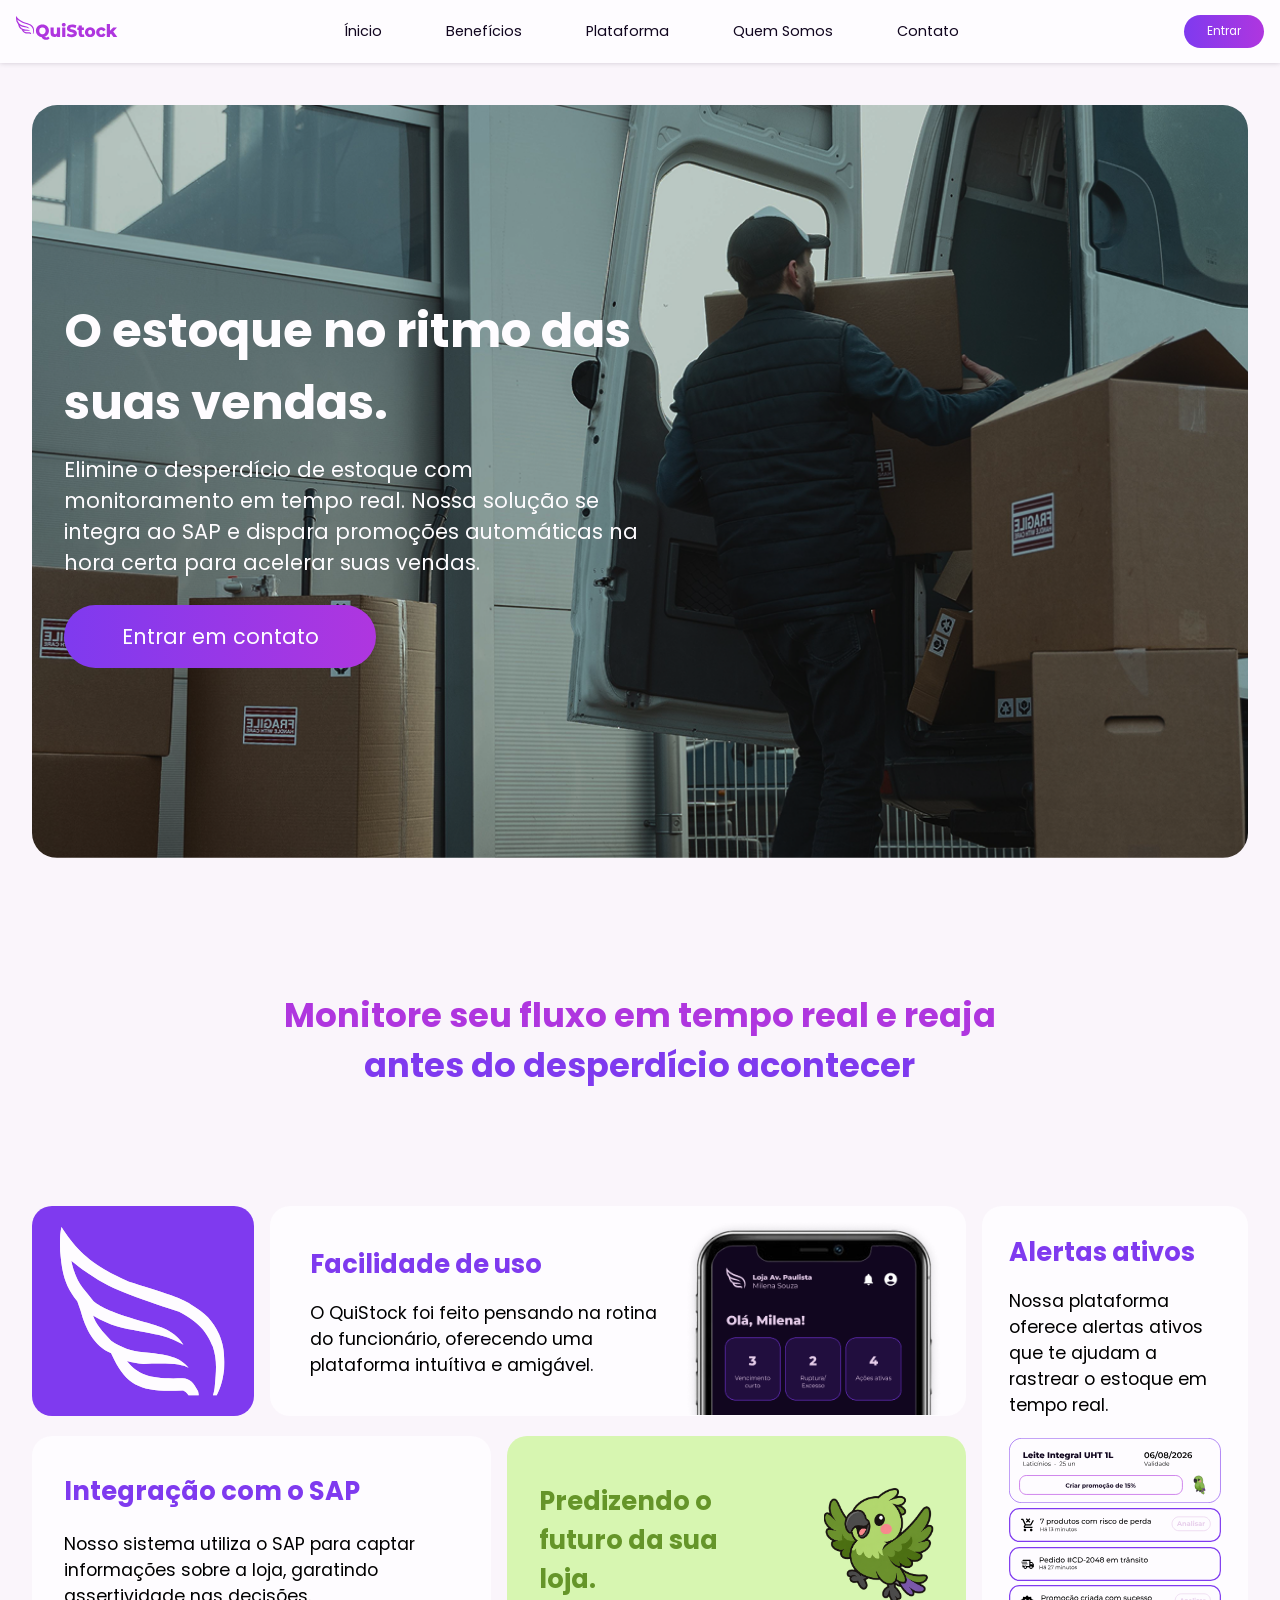
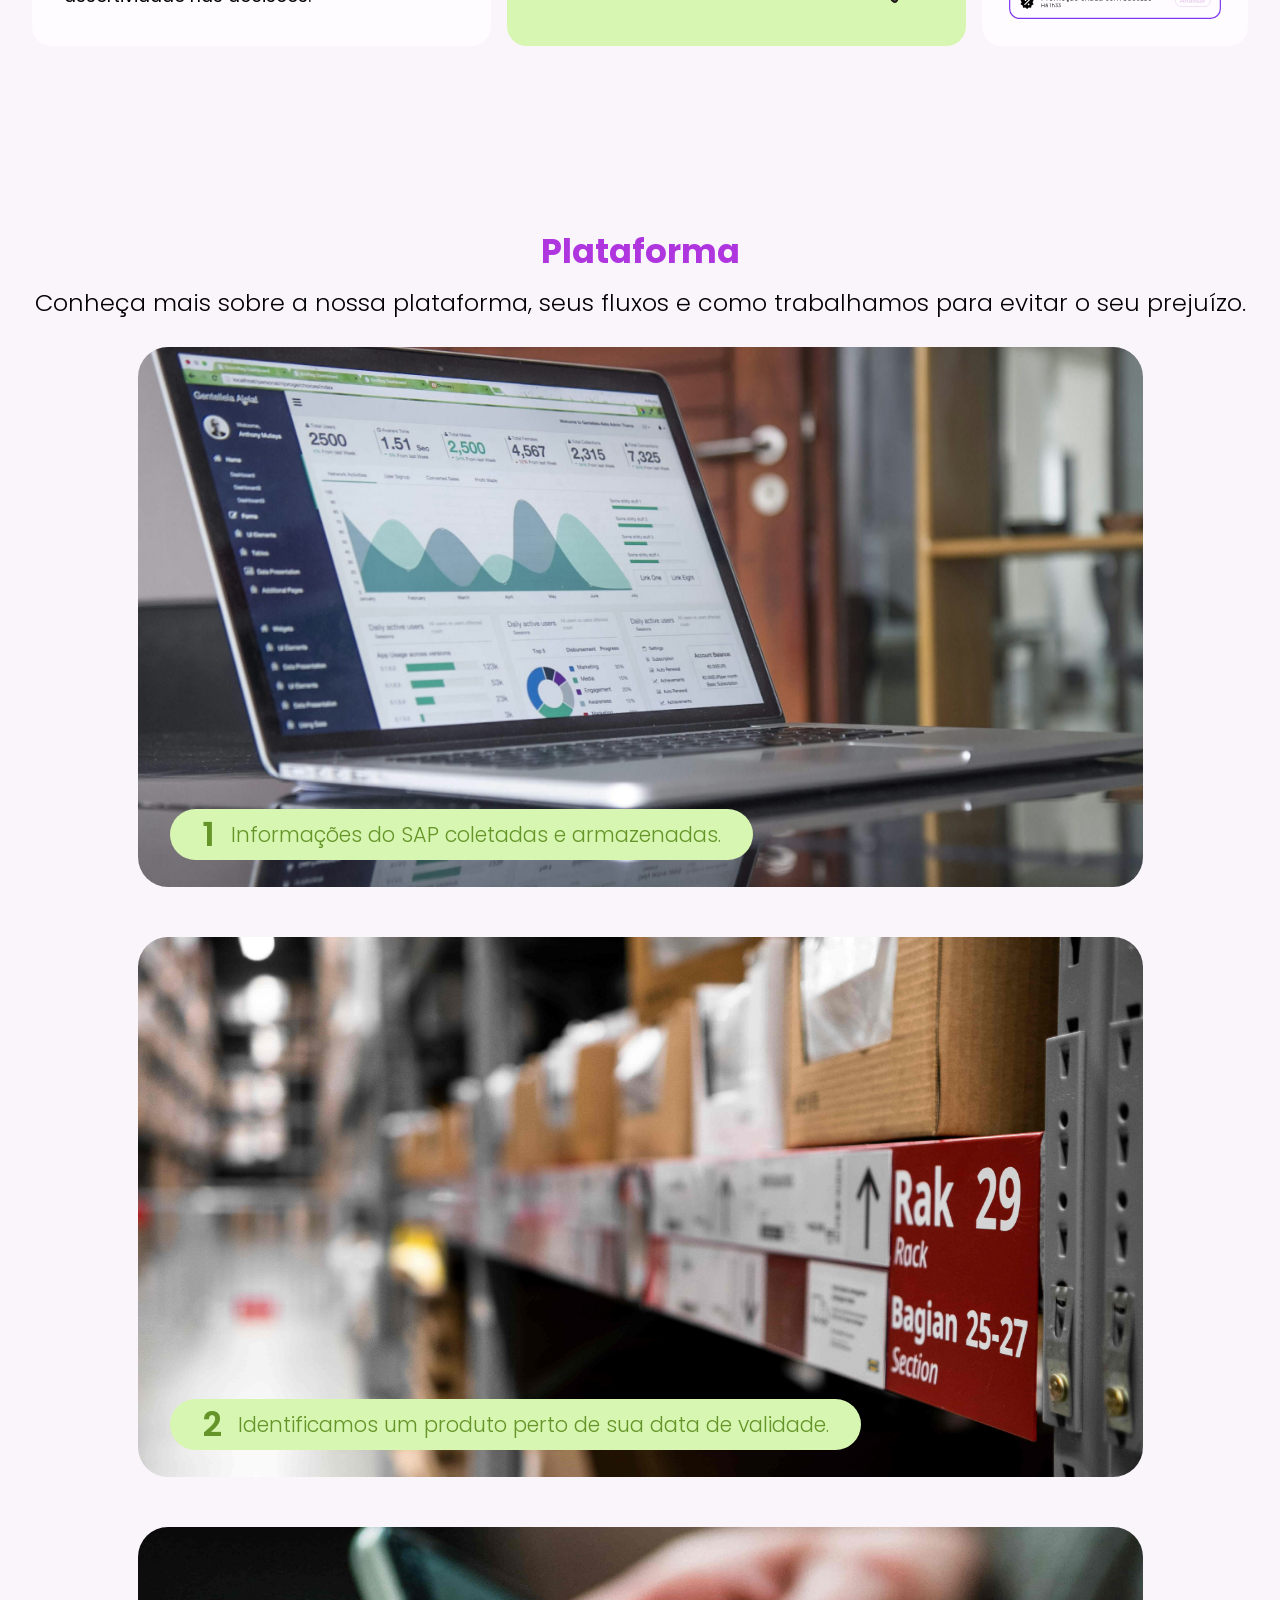
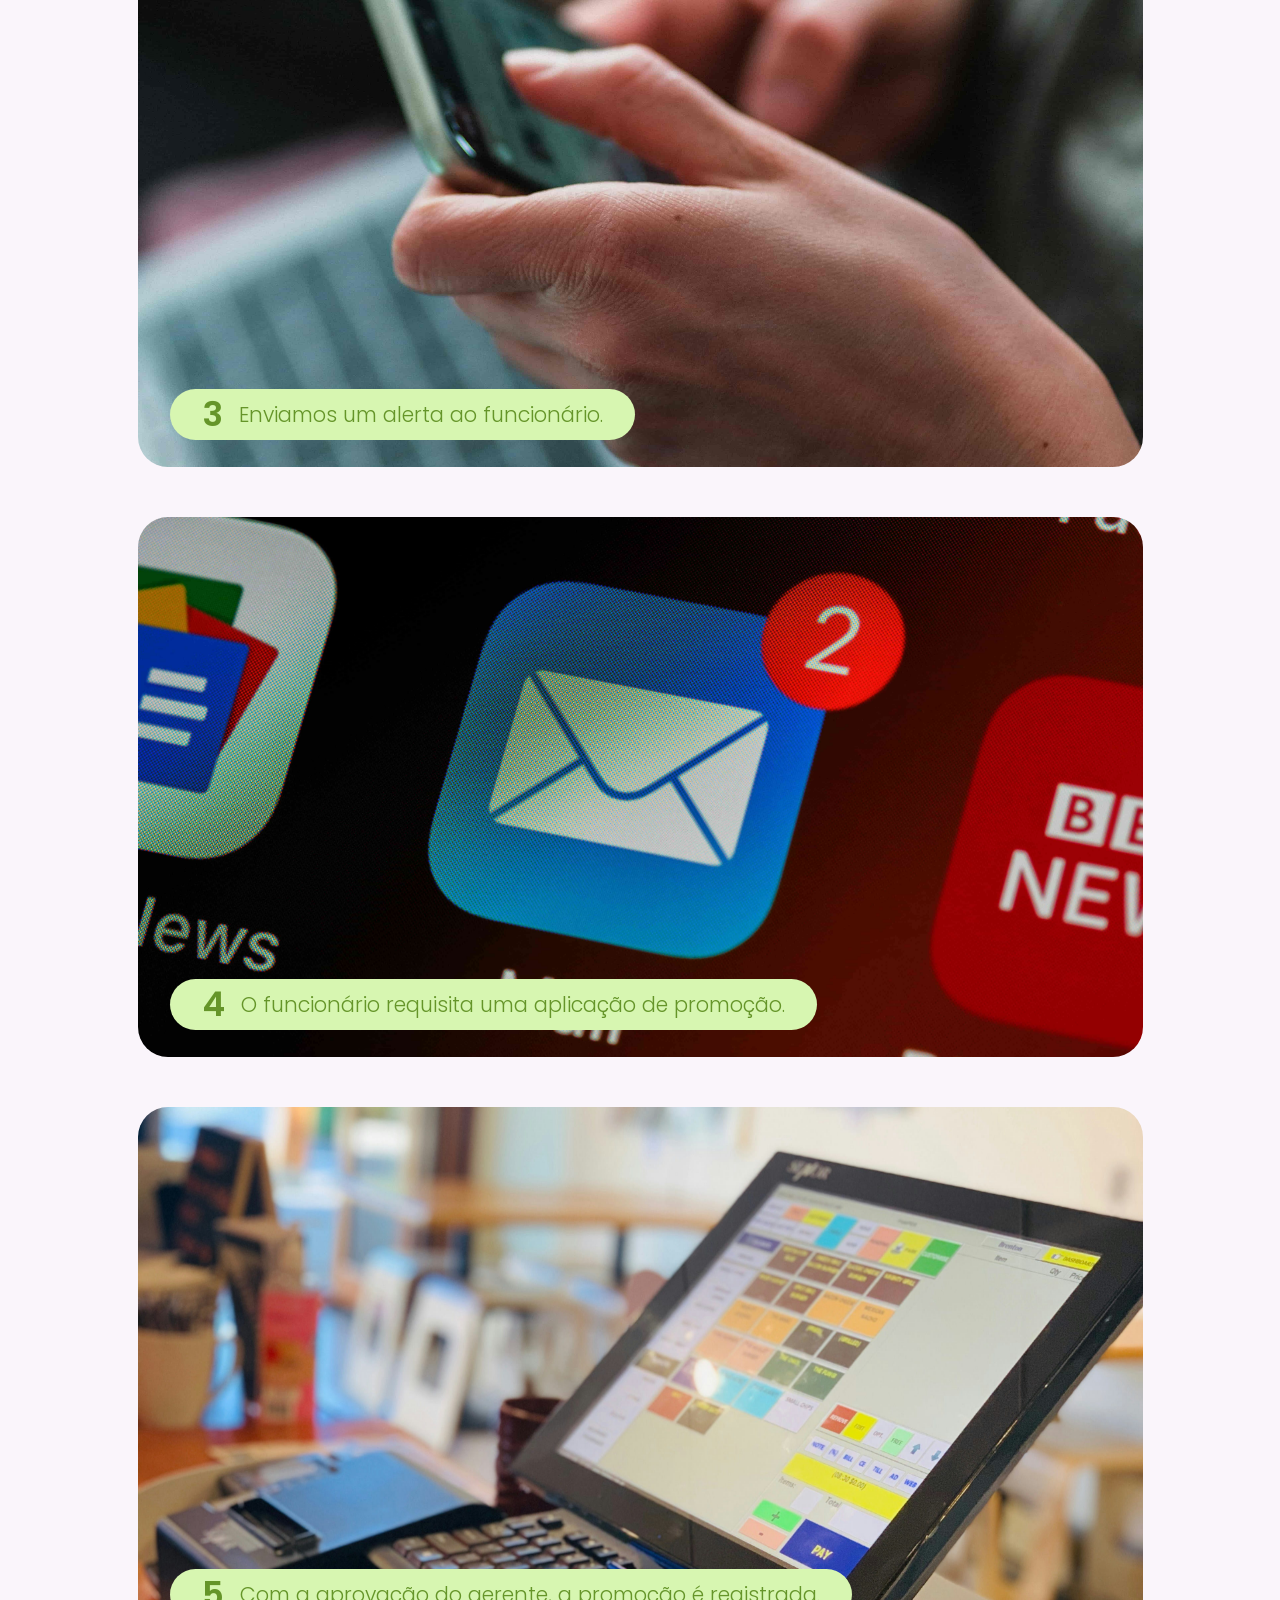
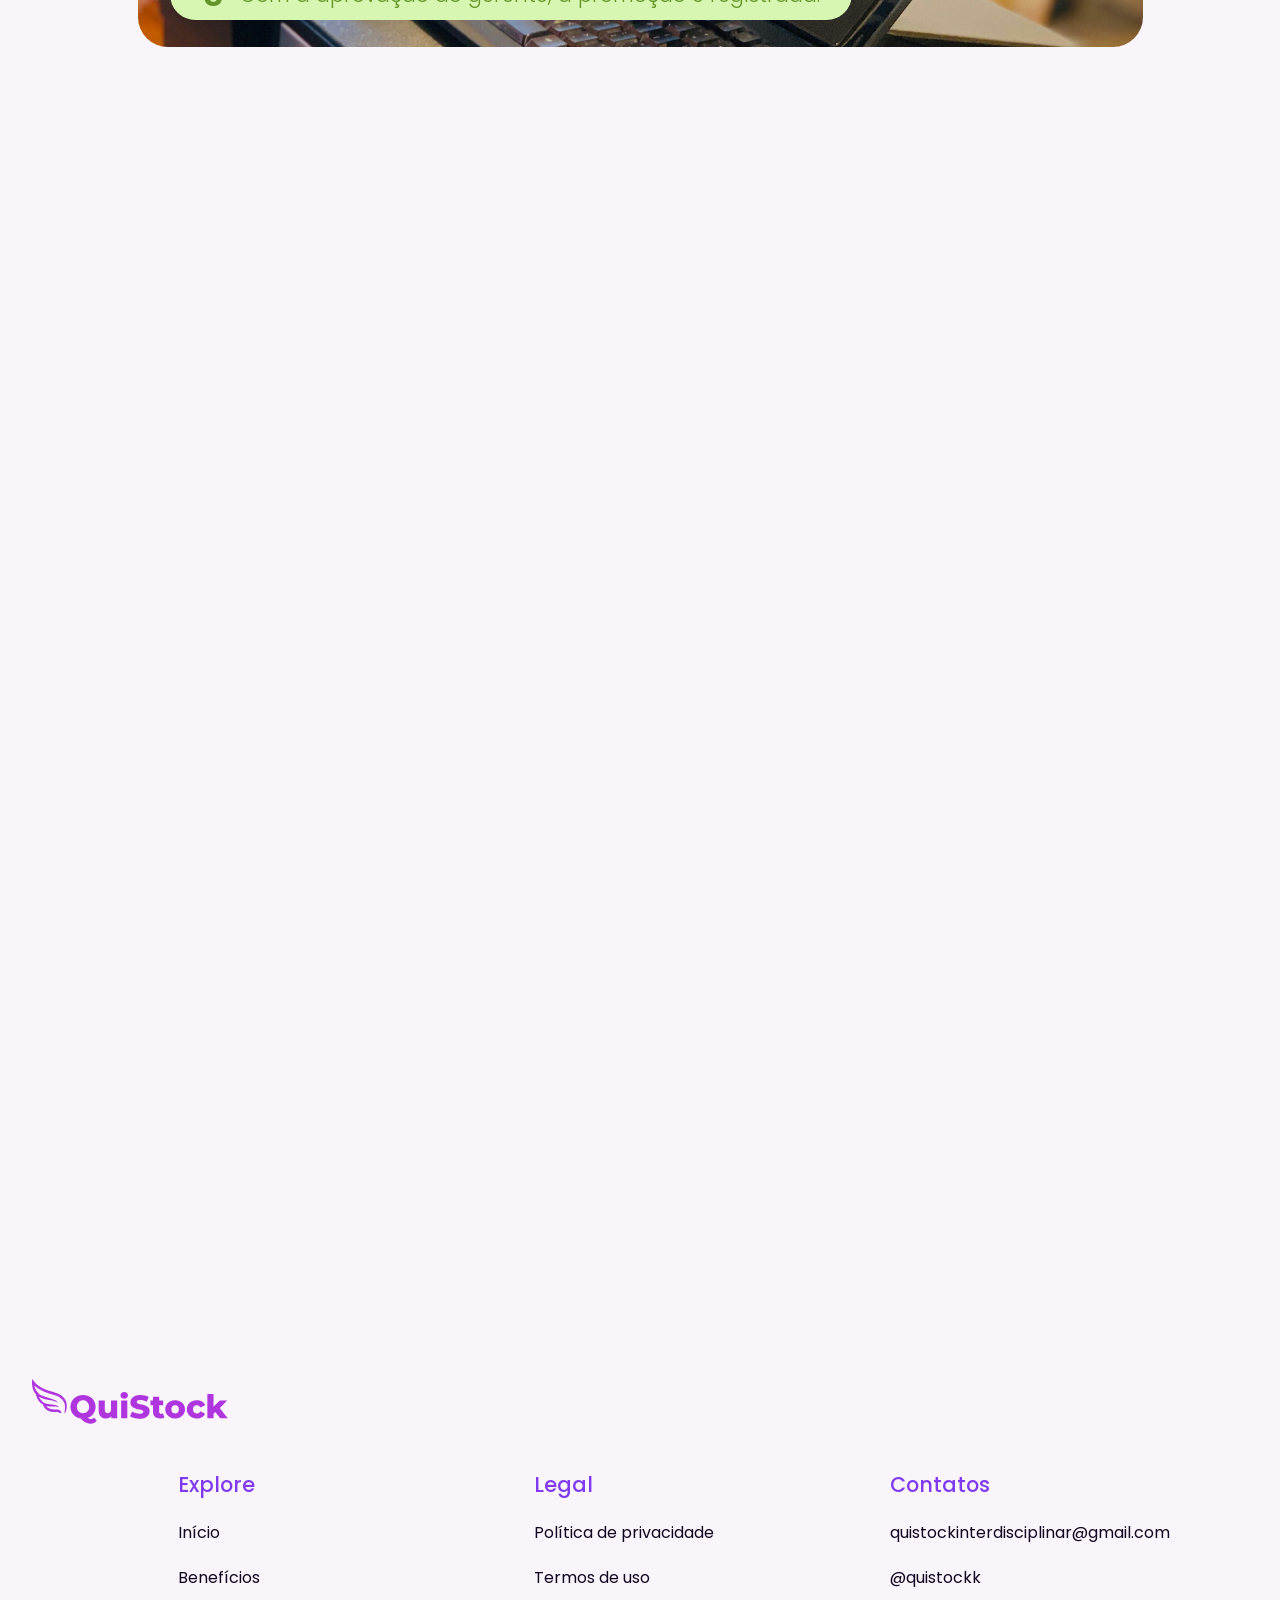
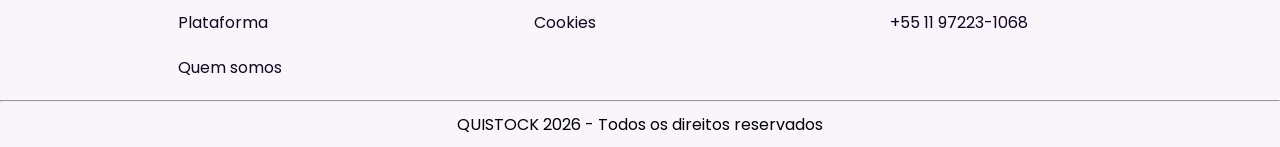
==== commit 85e0753d: "feat(lp): add images to 'plataforma' section" ====
--- a/index.html
+++ b/index.html
@@ -127,23 +127,23 @@
 
             <div id = "slide_plataforma">
                 <div class="cards_plataforma" id = "c1">
-                    <h3><span>1 </span>Informações do SAP coletadas e armazenadas</h3>
+                    <h3><span>1 </span>Informações do SAP coletadas e armazenadas.</h3>
                 </div>
 
                 <div class="cards_plataforma" id = "c2">
-                    <h3><span>2 </span>Identificamos um produto perto de sua data de validade</h3>
+                    <h3><span>2 </span>Identificamos um produto perto de sua data de validade.</h3>
                 </div>
 
                 <div class="cards_plataforma" id = "c3">
-                    <h3><span>3 </span>Enviamos um alerta ao funcionário</h3>
+                    <h3><span>3 </span>Enviamos um alerta ao funcionário.</h3>
                 </div>
 
                 <div class="cards_plataforma" id = "c4">
-                    <h3><span>4 </span>O funcionário requisita uma aplicação de promoção</h3>
+                    <h3><span>4 </span>O funcionário requisita uma aplicação de promoção.</h3>
                 </div>
 
                 <div class="cards_plataforma" id = "c5">
-                    <h3><span>5 </span>Com a aprovação do gerente, a promoção é registrada</h3>
+                    <h3><span>5 </span>Com a aprovação do gerente, a promoção é registrada.</h3>
                 </div>
 
             </div>
--- a/css/style.css
+++ b/css/style.css
@@ -1,8 +1,8 @@
 :root {
     --branco: #E7CEEB;
-    --lavana: #7F3AEF;
+    --violeta: #7F3AEF;
     --limao: #89B751;
-    --violeta: #AF36DF;
+    --lavana: #AF36DF;
     --petroleo: #11061F;
 
     /* cores variaveis */
@@ -21,7 +21,7 @@
 }
 
 span{
-    color: var(--lavana);
+    color: var(--violeta);
 }
 
 html {
@@ -79,13 +79,13 @@
             bottom: -2px;
             border-radius: 10px;
 
-            background: var(--lavana);
+            background: var(--violeta);
 
             transition: 300ms;
         }
 
         a:hover {
-            color: var(--lavana);
+            color: var(--violeta);
         }
 
         a:hover::after {
@@ -126,7 +126,7 @@
     z-index: -1;
     width: 100%;
     height: 100%;
-    background: linear-gradient(to right, var(--lavana), var(--violeta));
+    background: linear-gradient(to left, var(--violeta), var(--lavana));
     border-radius: inherit;
     opacity: 0;
     transition: opacity 500ms ease-in-out;
@@ -158,7 +158,7 @@
     z-index: -1;
     width: 100%;
     height: 100%;
-    background: linear-gradient(to right, var(--lavana), var(--violeta));
+    background: linear-gradient(to left, var(--violeta), var(--lavana));
     border-radius: inherit;
     opacity: 0;
     transition: opacity 500ms ease-in-out;
@@ -254,7 +254,7 @@
     h1 {
         font-size: clamp(.75rem, 2vw + .5rem, 5rem);
         text-align: center;
-        color: var(--violeta);
+        color: var(--lavana);
         margin-bottom: 1.5rem;
         width: 65%;
         text-align: center;
@@ -277,7 +277,7 @@
             transition: 700ms;
 
             h3 {
-                color: var(--lavana);
+                color: var(--violeta);
                 font-size: clamp(1rem, 1vw + .8rem, 3rem);
             }
 
@@ -291,7 +291,7 @@
         }
 
         #box-1 {
-            background-color: var(--lavana);
+            background-color: var(--violeta);
             grid-area: box-1;
 
             display: flex;
@@ -427,6 +427,7 @@
     translate: 0 0;
 }
 
+/* seção da plataforma */
 #plataforma{
     padding: 0 min(2rem, 10%);
     position: relative;
@@ -439,14 +440,14 @@
     h1{
         font-size: clamp(.75rem, 2vw + .5rem, 5rem);
         text-align: center;
-        color: var(--violeta);
+        color: var(--lavana);
         margin-bottom: .5rem;
     }
 
     h3{
         font-weight: 300;
         font-size: 1.5rem;
-        margin-bottom: 5vh;
+        margin-bottom: 3vh;
     }
 }
 
@@ -460,16 +461,18 @@
 
 .cards_plataforma{
     position: sticky;
-    top: 100px;
+    top: 50px;
     width: 80%;
     height: 60vh;
     color: white;
     border-radius: 30px;
-    background-color: var(--lavana);
+    background-color: var(--violeta);
+    padding-left: 2rem;
 
     display: flex;
     flex-direction: column;
     justify-content: flex-end;
+    align-items: start;
 
     will-change: transform;
 
@@ -477,10 +480,23 @@
     translate: 0 70px;
     transition: opacity 300ms, translate 300ms;
 
+    h3 {
+        display: flex;
+        flex-direction: row;
+        align-items: center;
+        gap: 1rem;
+        margin-bottom: 3vh !important;
+        background-color: var(--limao-claro);
+        border-radius: 50px;
+        padding: 0 min(2rem, 20%);
+        color: var(--verde-escuro);
+        font-size: clamp(.5rem, 1vw + .5rem, 2rem) !important;
+    }
+
     span{
-        font-size: clamp(1rem, .8vw + 2.5rem, 2.5rem );
+        font-size: clamp(1rem, .8vw + 1.5rem, 2.5rem );
         font-weight: 600;
-        color: var(--branco2);
+        color: var(--verde-escuro);
     }
 
 }
@@ -492,7 +508,7 @@
 
 .cards_plataforma:nth-child(1) {
     top: 100px;
-    /* background-image: url("../assets/dashboard.jpg"); */
+    background-image: url("../assets/plataforma-assets/dashboard.jpg");
     background-position: 50% 30%;
     background-repeat: no-repeat;
     background-size: cover;
@@ -500,7 +516,7 @@
 
 .cards_plataforma:nth-child(2) {
     top: 150px;
-    /* background-image: url("../assets/deposito.jpg"); */
+    background-image: url("../assets/plataforma-assets/deposito.jpg");
     background-position: 50% 30%;
     background-repeat: no-repeat;
     background-size: cover;
@@ -508,7 +524,7 @@
 
 .cards_plataforma:nth-child(3) {
     top: 200px;
-    /* background-image: url("../assets/email-not.jpg");*/ 
+    background-image: url("../assets/plataforma-assets/pessoa-no-celular.jpg");
     background-position: 50% 30%;
     background-repeat: no-repeat;
     background-size: cover;
@@ -516,7 +532,7 @@
 
 .cards_plataforma:nth-child(4) {
     top: 250px;
-    /* background-image: url("../assets/pessoa-no-celular.jpg"); */
+    background-image: url("../assets/plataforma-assets/email-not.jpg");
     background-position: 50% 25%;
     background-repeat: no-repeat;
     background-size: cover;
@@ -524,7 +540,7 @@
 
 .cards_plataforma:nth-child(5) {
     top: 300px;
-    /* background-image: url("../assets/caixa-registradora.jpg"); */
+    background-image: url("../assets/plataforma-assets/caixa-registradora.jpg");
     background-position: 50% 45%;
     background-repeat: no-repeat;
     background-size: cover;
@@ -540,7 +556,7 @@
     h1 {
         font-size: clamp(2rem, 2vw + .5rem, 5rem);
         text-align: left;
-        color: var(--violeta);
+        color: var(--lavana);
 
         opacity: 0;
         translate: 0 70px;
@@ -594,7 +610,7 @@
 
         font-size: clamp(1rem, .8vw + .5rem, 3rem);
 
-        background-color: var(--lavana);
+        background-color: var(--violeta);
         color: var(--branco2);
 
         opacity: 0;
@@ -826,7 +842,7 @@
     }
 
     label{
-        color: var(--lavana);
+        color: var(--violeta);
         font-size: clamp(1rem, 1vw + .5rem, 1.8rem);;
         font-weight: 500;
     }
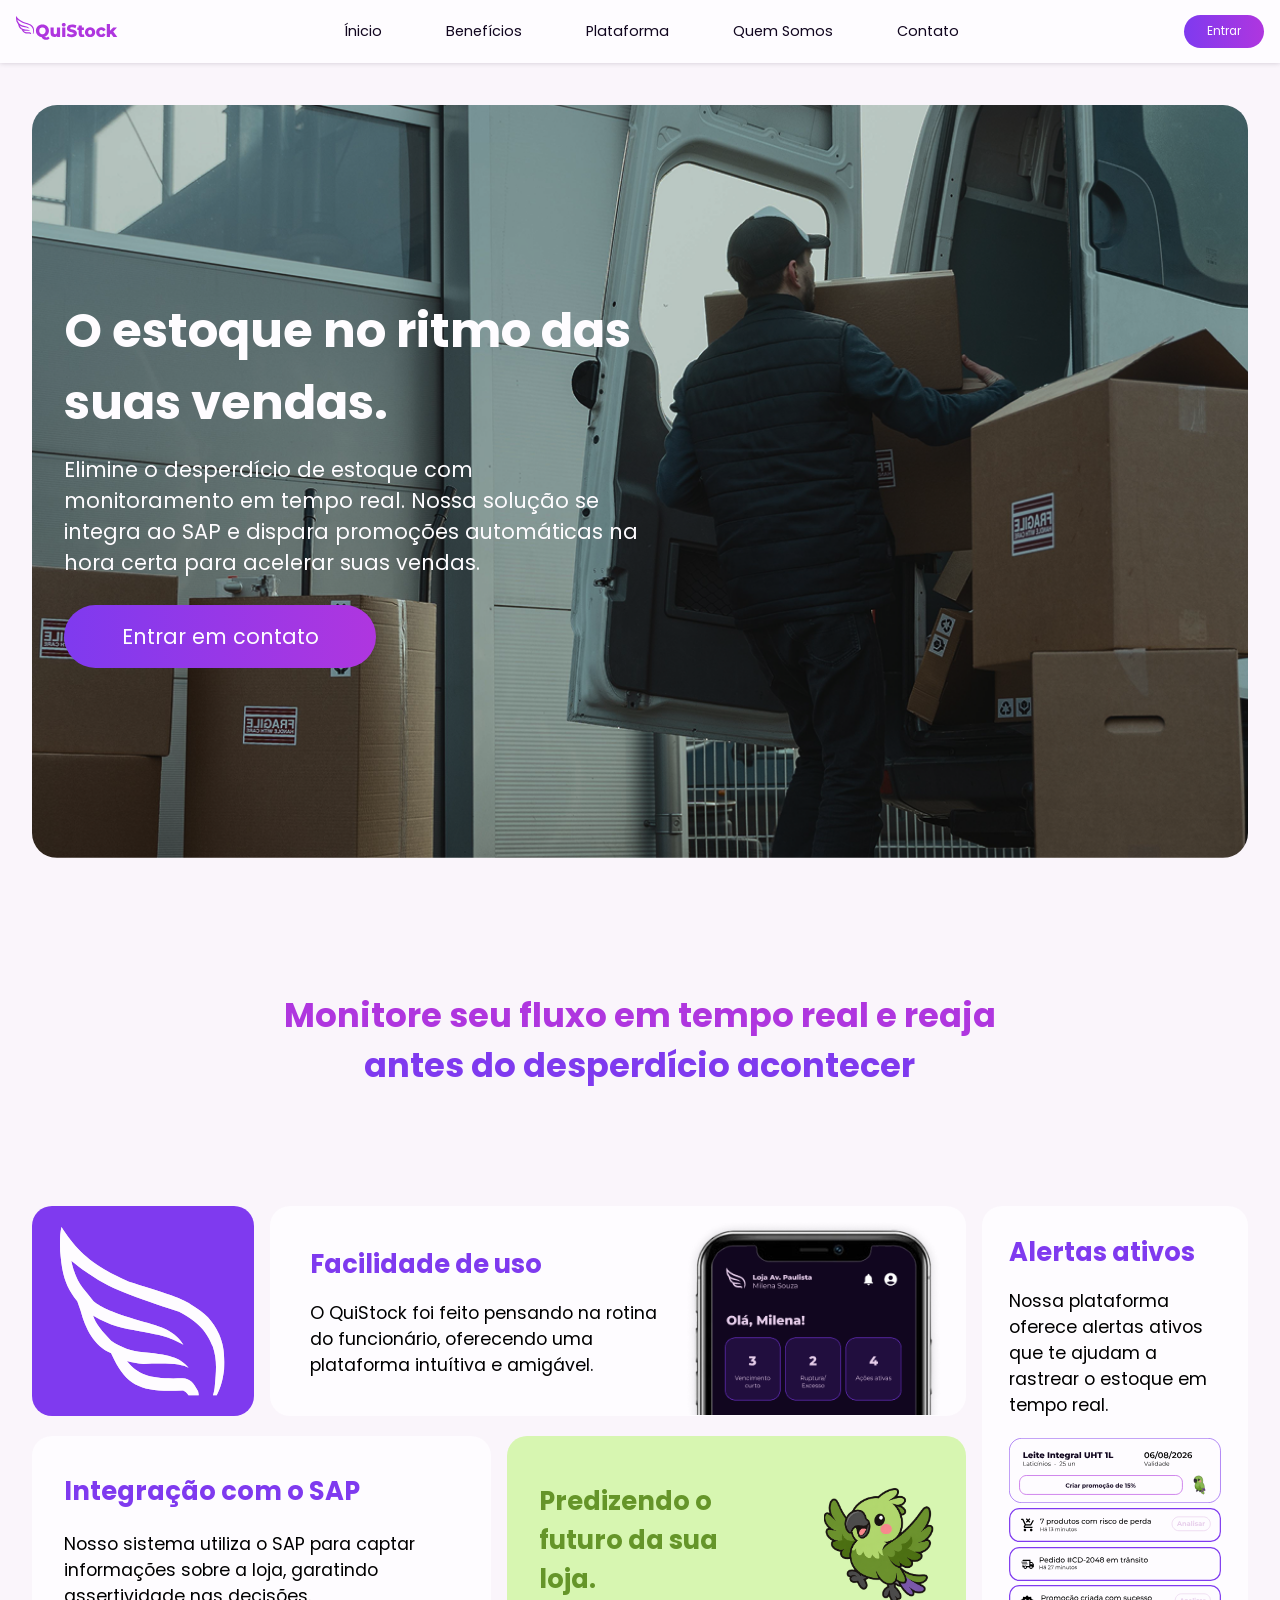
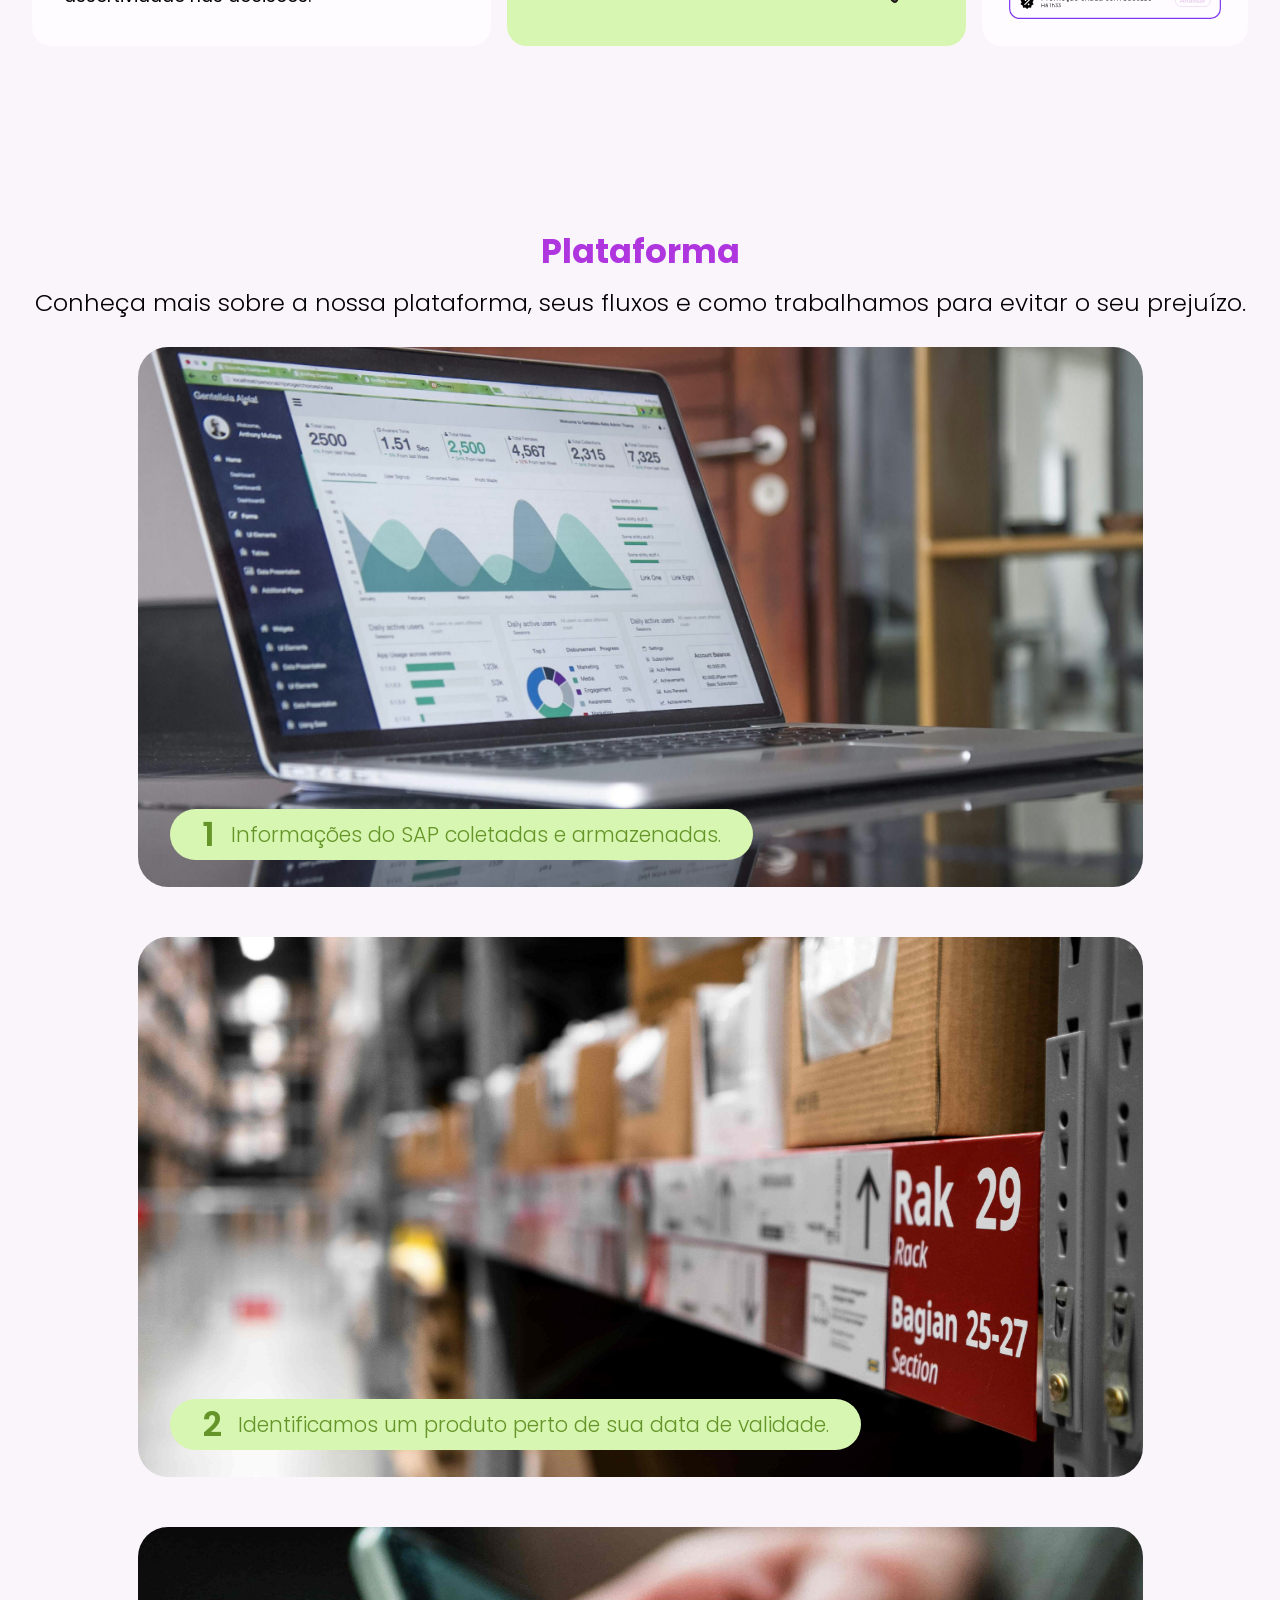
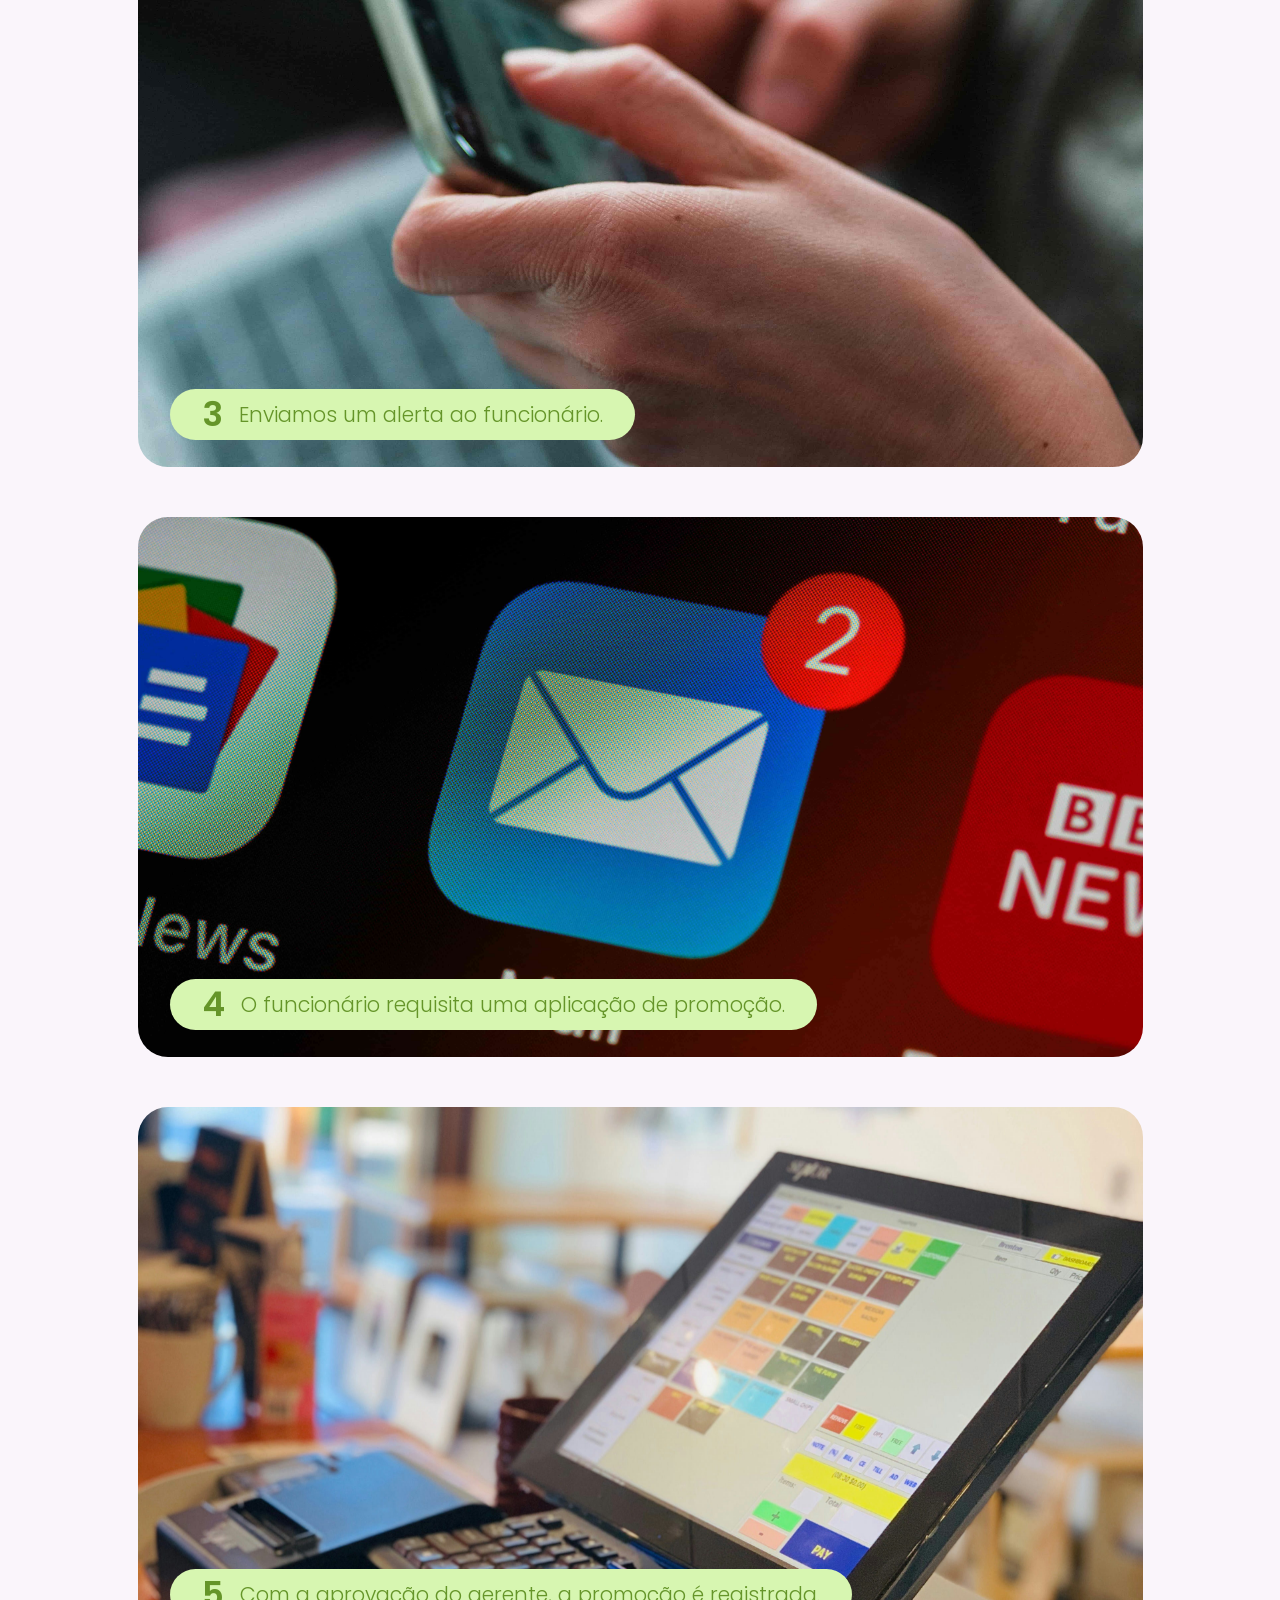
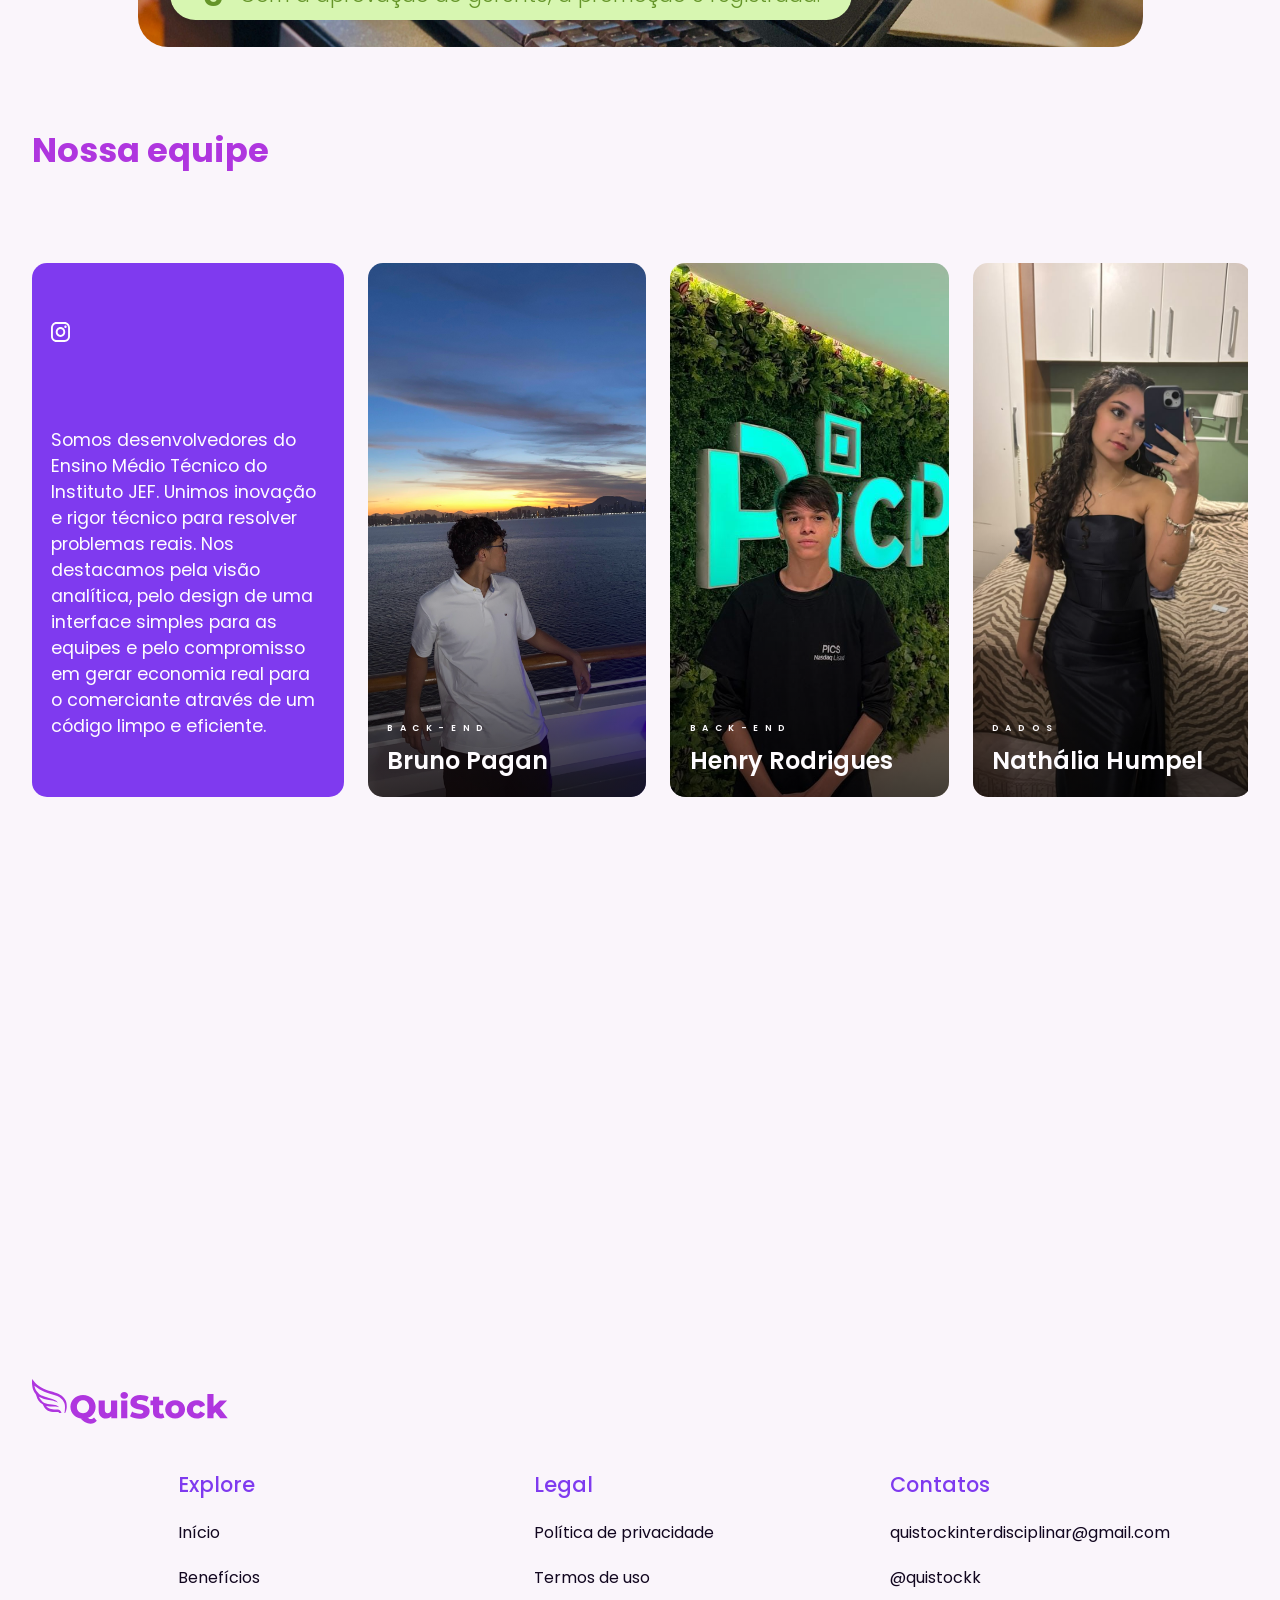
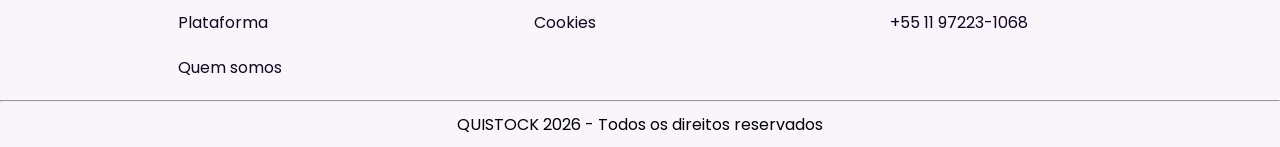
==== commit 30b6272e: "feat(lp): implement email contact button functionality and states" ====
--- a/index.html
+++ b/index.html
@@ -41,7 +41,7 @@
                     Elimine o desperdício de estoque com monitoramento em tempo real. Nossa solução se integra ao SAP e dispara promoções automáticas na hora certa para acelerar suas vendas.
                 </p>
 
-                <button class = "cta_button">
+                <button onclick="window.location.href='mailto:quistockinterdisciplinar@gmail.com';">
                     Entrar em contato
                 </button>
             </div>
@@ -312,7 +312,7 @@
 
                 <h3>Entre em contato conosco e obtenha mais informações sobre como todos os procedimentos são feitos.</h3>
 
-                <button class = "cta_button">
+                <button class = "cta_button" onclick="window.location.href='mailto:quistockinterdisciplinar@gmail.com';">
                     Entre em contato
                 </button>
                 
--- a/css/style.css
+++ b/css/style.css
@@ -103,22 +103,22 @@
     scroll-margin-top: 7vh;
 }
 
-.cta_button {
+header button {
     position: relative;
     overflow: hidden;
     z-index: 1;
-    width: fit-content;
-    margin-top: 1%;
-    padding: min(1rem, 5%) min(4rem, 5%);
-    font-size: clamp(.5rem, 1.5vw + .8rem, 1.3rem);
+    width: 5rem;
+    padding: min(.5rem, 10%);
+    font-size: clamp(.2rem, .3vw + .5rem, 1rem);
     color: var(--branco2);
     background: linear-gradient(to right, var(--violeta), var(--lavana));
     border: none;
-    border-radius: 50px;
+    border-radius: 25px;
     cursor: pointer;
-}
-
-.cta_button::before {
+    transition: 300ms ease-in-out;
+}
+
+header button::before {
     content: "";
     position: absolute;
     top: 0;
@@ -132,40 +132,16 @@
     transition: opacity 500ms ease-in-out;
 }
 
-.cta_button:hover::before {
-    opacity: 1;
-}
-
-header .cta_button1 {
-    position: relative;
-    overflow: hidden;
-    z-index: 1;
-    width: 5rem;
-    padding: min(.5rem, 10%);
-    font-size: clamp(.2rem, .3vw + .5rem, 1rem);
-    color: var(--branco2);
-    background: linear-gradient(to right, var(--violeta), var(--lavana));
-    border: none;
-    border-radius: 25px;
-    cursor: pointer;
-}
-
-header .cta_button1::before {
-    content: "";
-    position: absolute;
-    top: 0;
-    left: 0;
-    z-index: -1;
-    width: 100%;
-    height: 100%;
-    background: linear-gradient(to left, var(--violeta), var(--lavana));
-    border-radius: inherit;
-    opacity: 0;
-    transition: opacity 500ms ease-in-out;
-}
-
 header .cta_button1:hover::before {
     opacity: 1;
+}
+
+header button:hover {
+    transform: scale(1.01);
+}
+
+header button:active {
+    transform: scale(0.99);
 }
 
 #hero {
@@ -212,10 +188,48 @@
         }
         
         button{
+            position: relative;
+            overflow: hidden;
+            z-index: 1;
+            width: fit-content;
+            margin-top: 1%;
+            padding: min(1rem, 5%) min(4rem, 5%);
+            font-size: clamp(.5rem, 1.5vw + .8rem, 1.3rem);
+            color: var(--branco2);
+            background: linear-gradient(to right, var(--violeta), var(--lavana));
+            border: none;
+            border-radius: 50px;
+            cursor: pointer;
             opacity: 0;
             translate: 0 70px;
-            transition: 700ms;
-            transition-delay: 400ms;
+            transition: 500ms;
+            transition-delay: translate 400ms opacity 400ms;
+        }
+
+        button::before {
+            content: "";
+            position: absolute;
+            top: 0;
+            left: 0;
+            z-index: -1;
+            width: 100%;
+            height: 100%;
+            background: linear-gradient(to left, var(--violeta), var(--lavana));
+            border-radius: inherit;
+            opacity: 0;
+            transition: opacity 200ms ease-in-out;
+        }
+
+        button:hover::before {
+            opacity: 1;
+        }
+
+        button:hover {
+            transform: scale(1.01);
+        }
+
+        button:active {
+            transform: scale(0.99);
         }
 
     }
@@ -242,6 +256,7 @@
     translate: 0 0;
 }
 
+/* seção de benefícios */
 #beneficios {
     padding: 0 min(2rem, 10%);
 
@@ -817,6 +832,48 @@
     }
 }
 
+.cta_button {
+    position: relative;
+    overflow: hidden;
+    z-index: 1;
+    width: fit-content;
+    margin-top: 1%;
+    padding: min(1rem, 5%) min(4rem, 5%);
+    font-size: clamp(.5rem, 1.5vw + .8rem, 1.3rem);
+    color: var(--branco2);
+    background: linear-gradient(to right, var(--violeta), var(--lavana));
+    border: none;
+    border-radius: 50px;
+    cursor: pointer;
+    transition: 300ms ease-in-out;
+}
+
+.cta_button::before {
+    content: "";
+    position: absolute;
+    top: 0;
+    left: 0;
+    z-index: -1;
+    width: 100%;
+    height: 100%;
+    background: linear-gradient(to left, var(--violeta), var(--lavana));
+    border-radius: inherit;
+    opacity: 0;
+    transition: opacity 200ms ease-in-out;
+}
+
+.cta_button:hover::before {
+    opacity: 1;
+}
+
+.cta_button:hover {
+    transform: scale(1.01);
+}
+
+.cta_button:active {
+    transform: scale(0.99);
+}
+
 footer{
 
     #footer_sec{
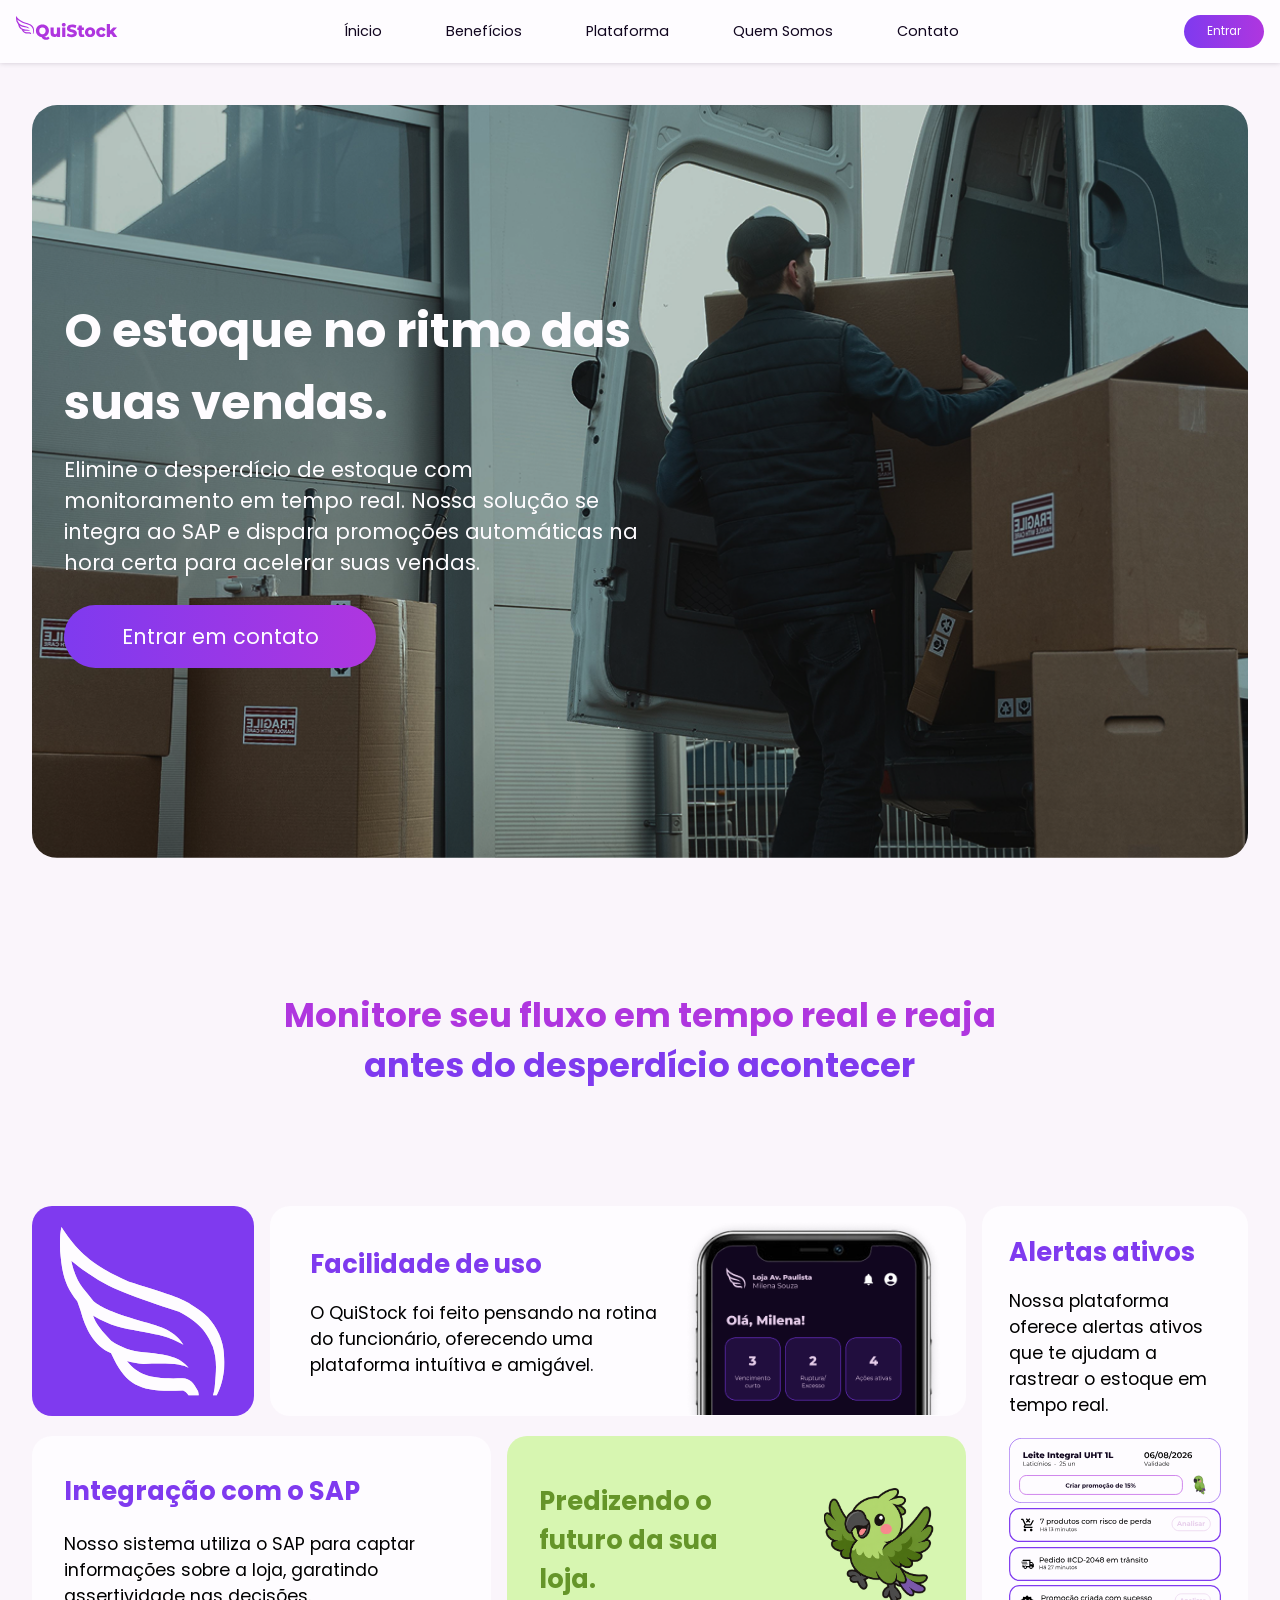
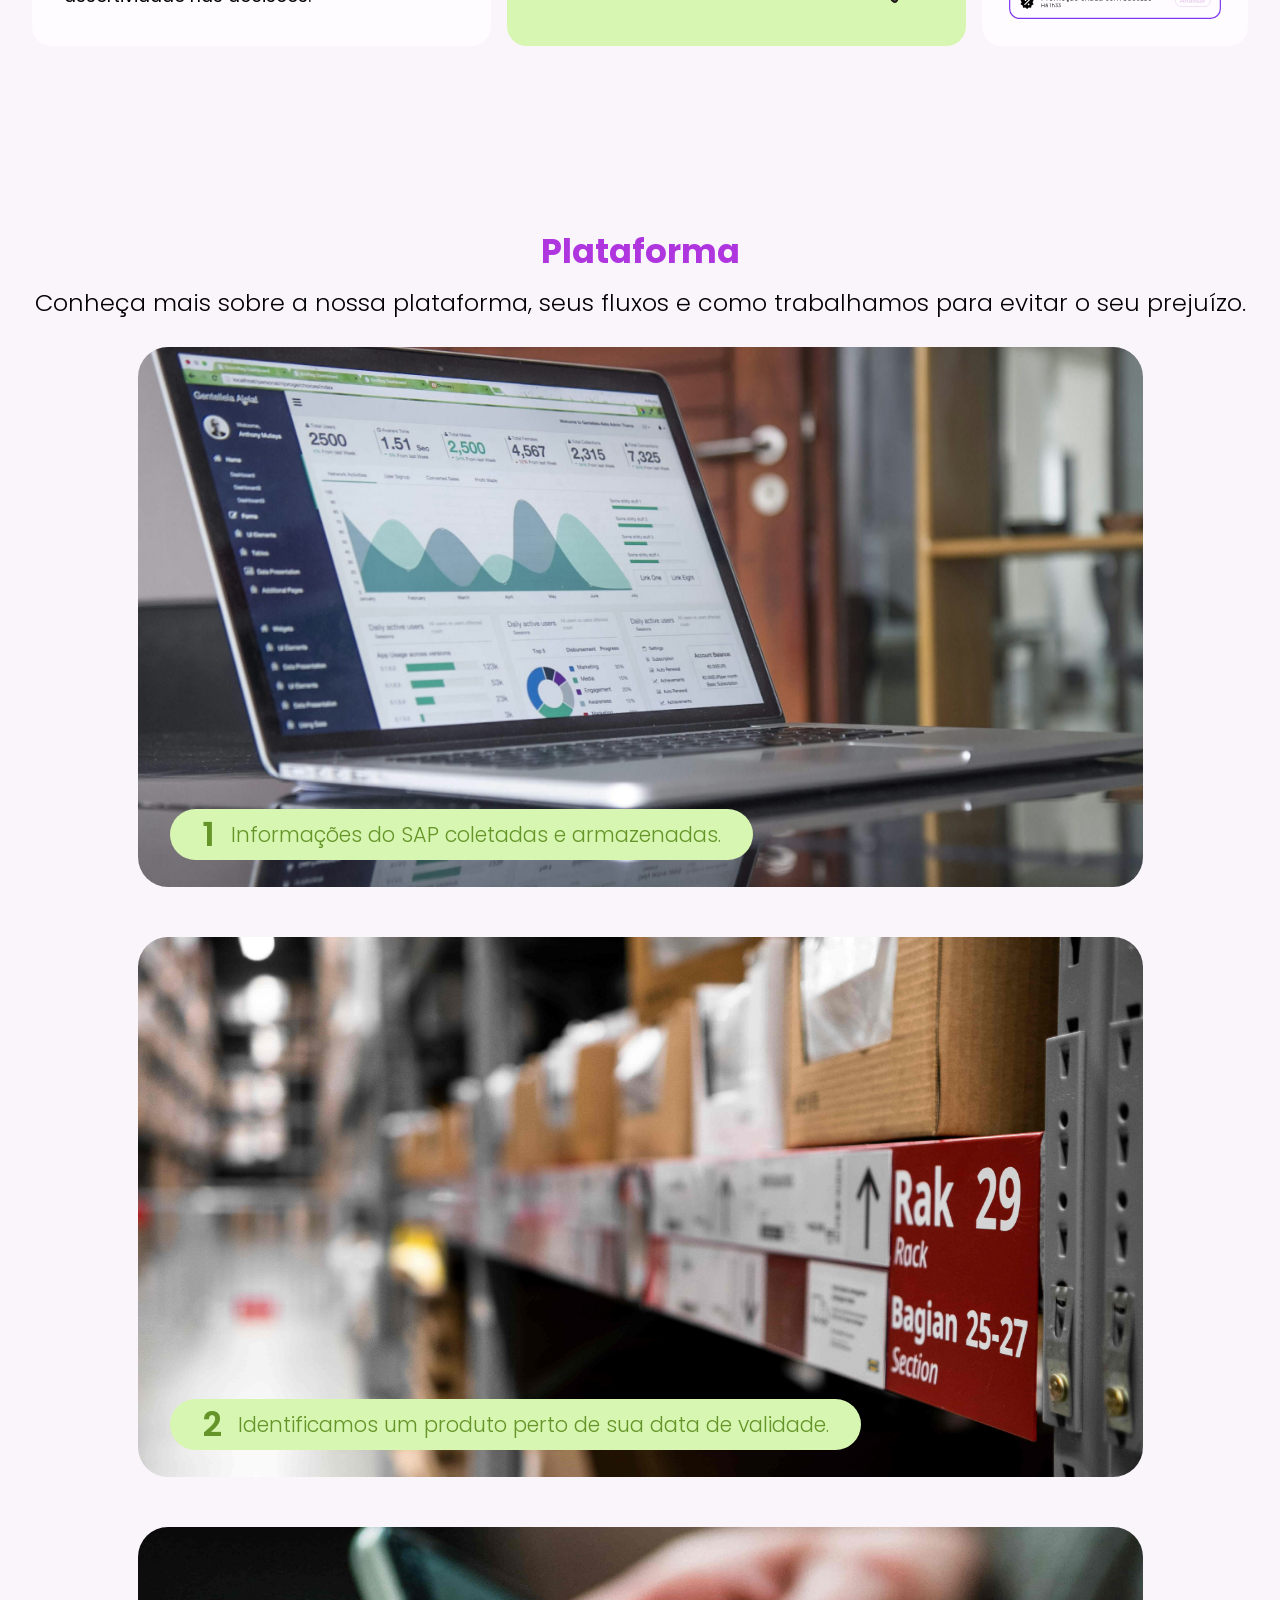
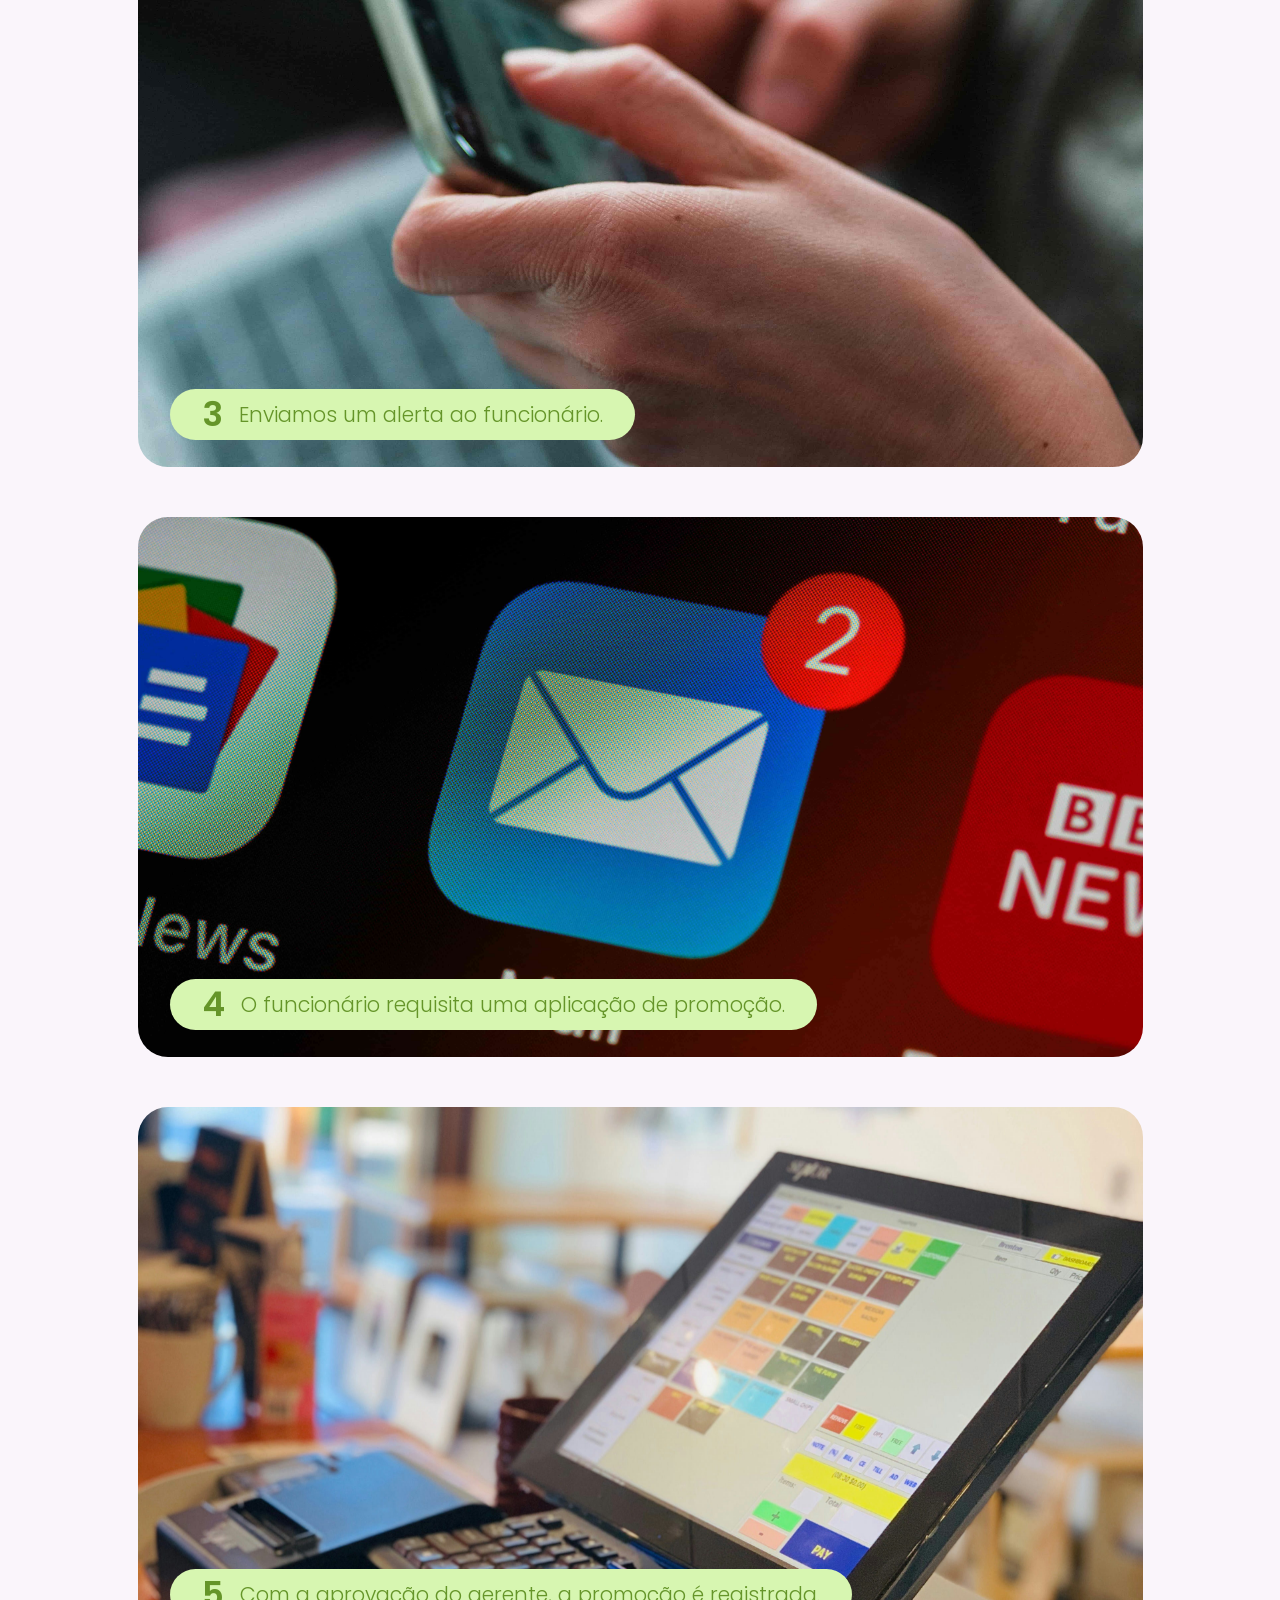
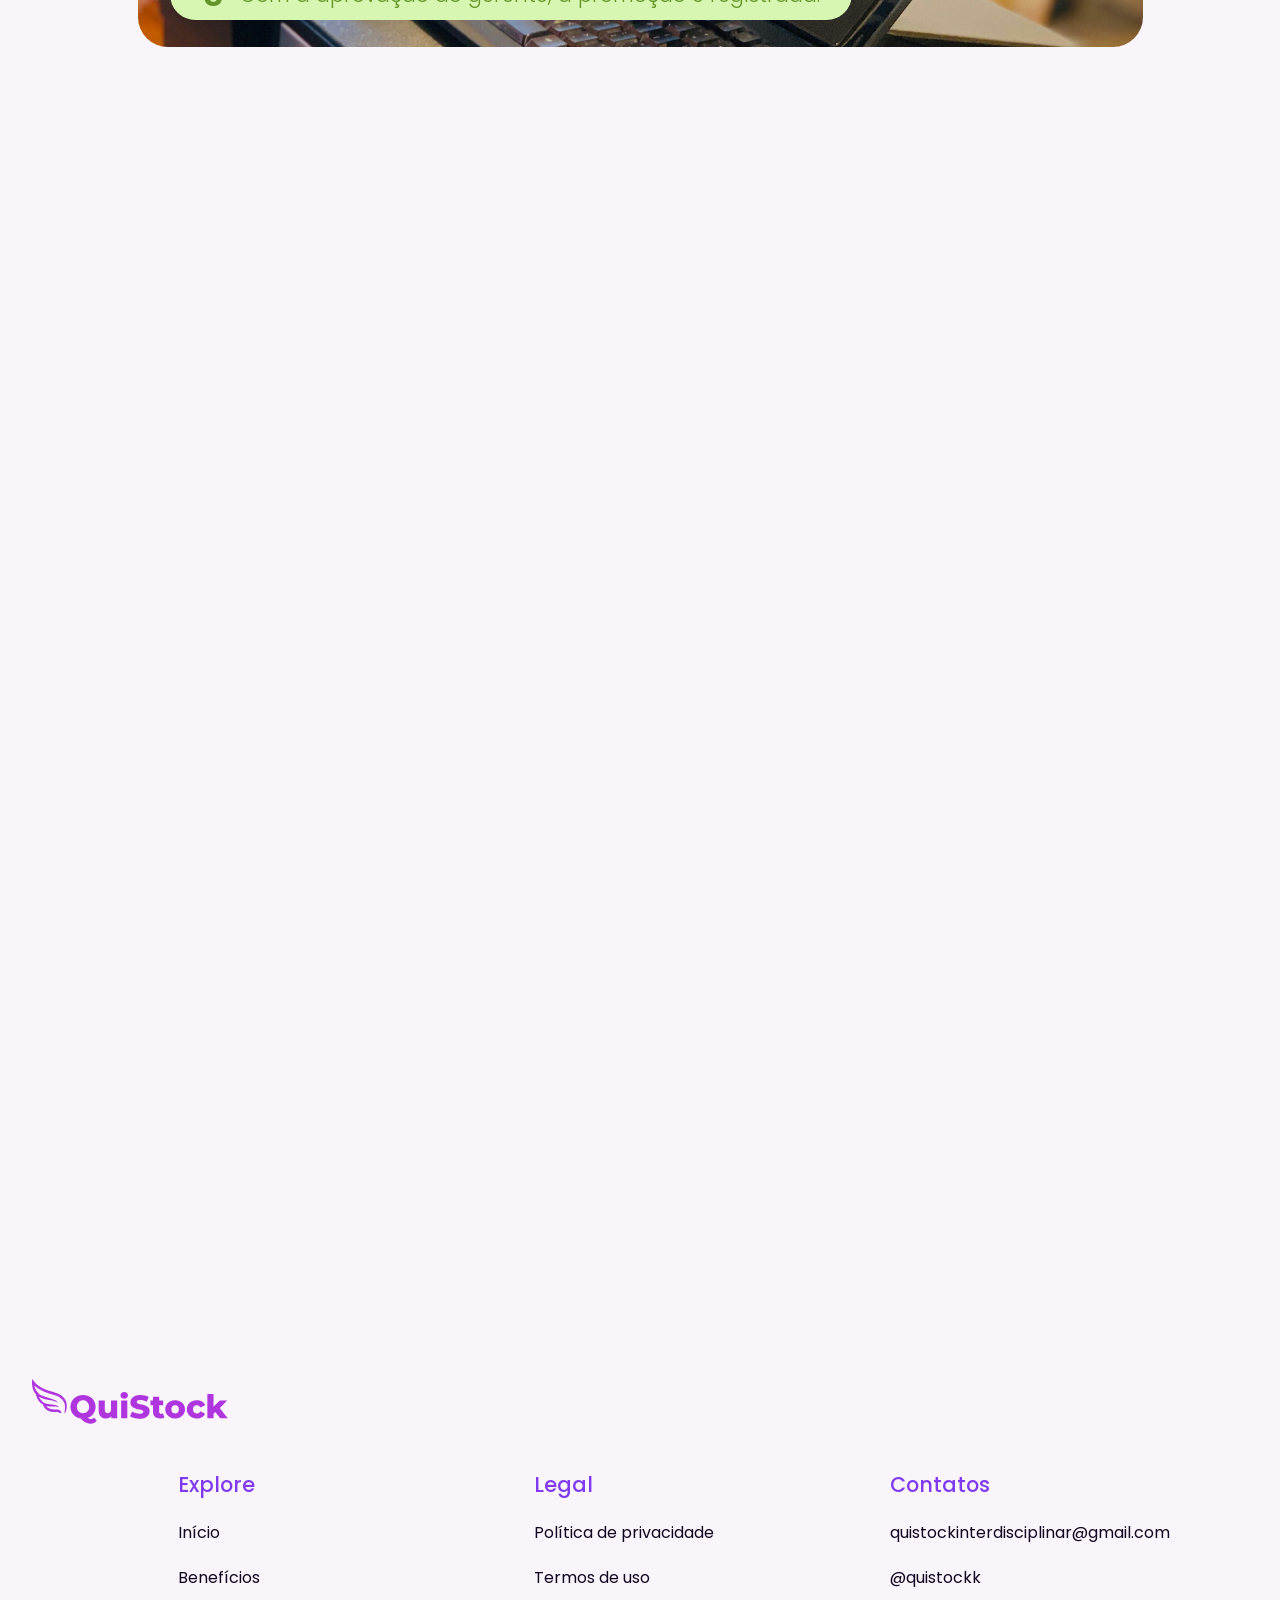
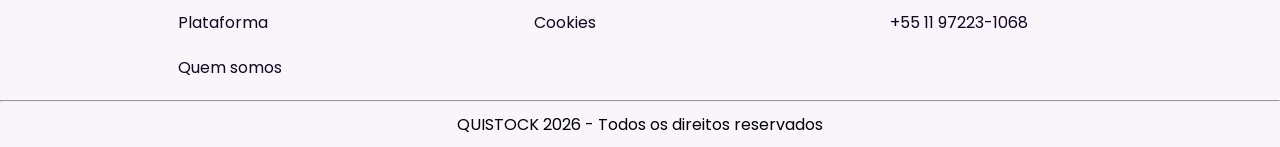
==== commit c185e5c7: "feat: add favicon to landing page and login page" ====
--- a/index.html
+++ b/index.html
@@ -8,6 +8,7 @@
     <link rel="preconnect" href="https://fonts.googleapis.com">
     <link rel="preconnect" href="https://fonts.gstatic.com" crossorigin>
     <link href="https://fonts.googleapis.com/css2?family=Instrument+Sans:ital,wght@0,400..700;1,400..700&family=Montserrat:ital,wght@0,100..900;1,100..900&family=Poppins:ital,wght@0,100;0,200;0,300;0,400;0,500;0,600;0,700;0,800;0,900;1,100;1,200;1,300;1,400;1,500;1,600;1,700;1,800;1,900&display=swap" rel="stylesheet">
+    <link rel="icon" type="image/x-icon" href="assets/asa-roxa.svg">
 </head>
 <body>
     <header>
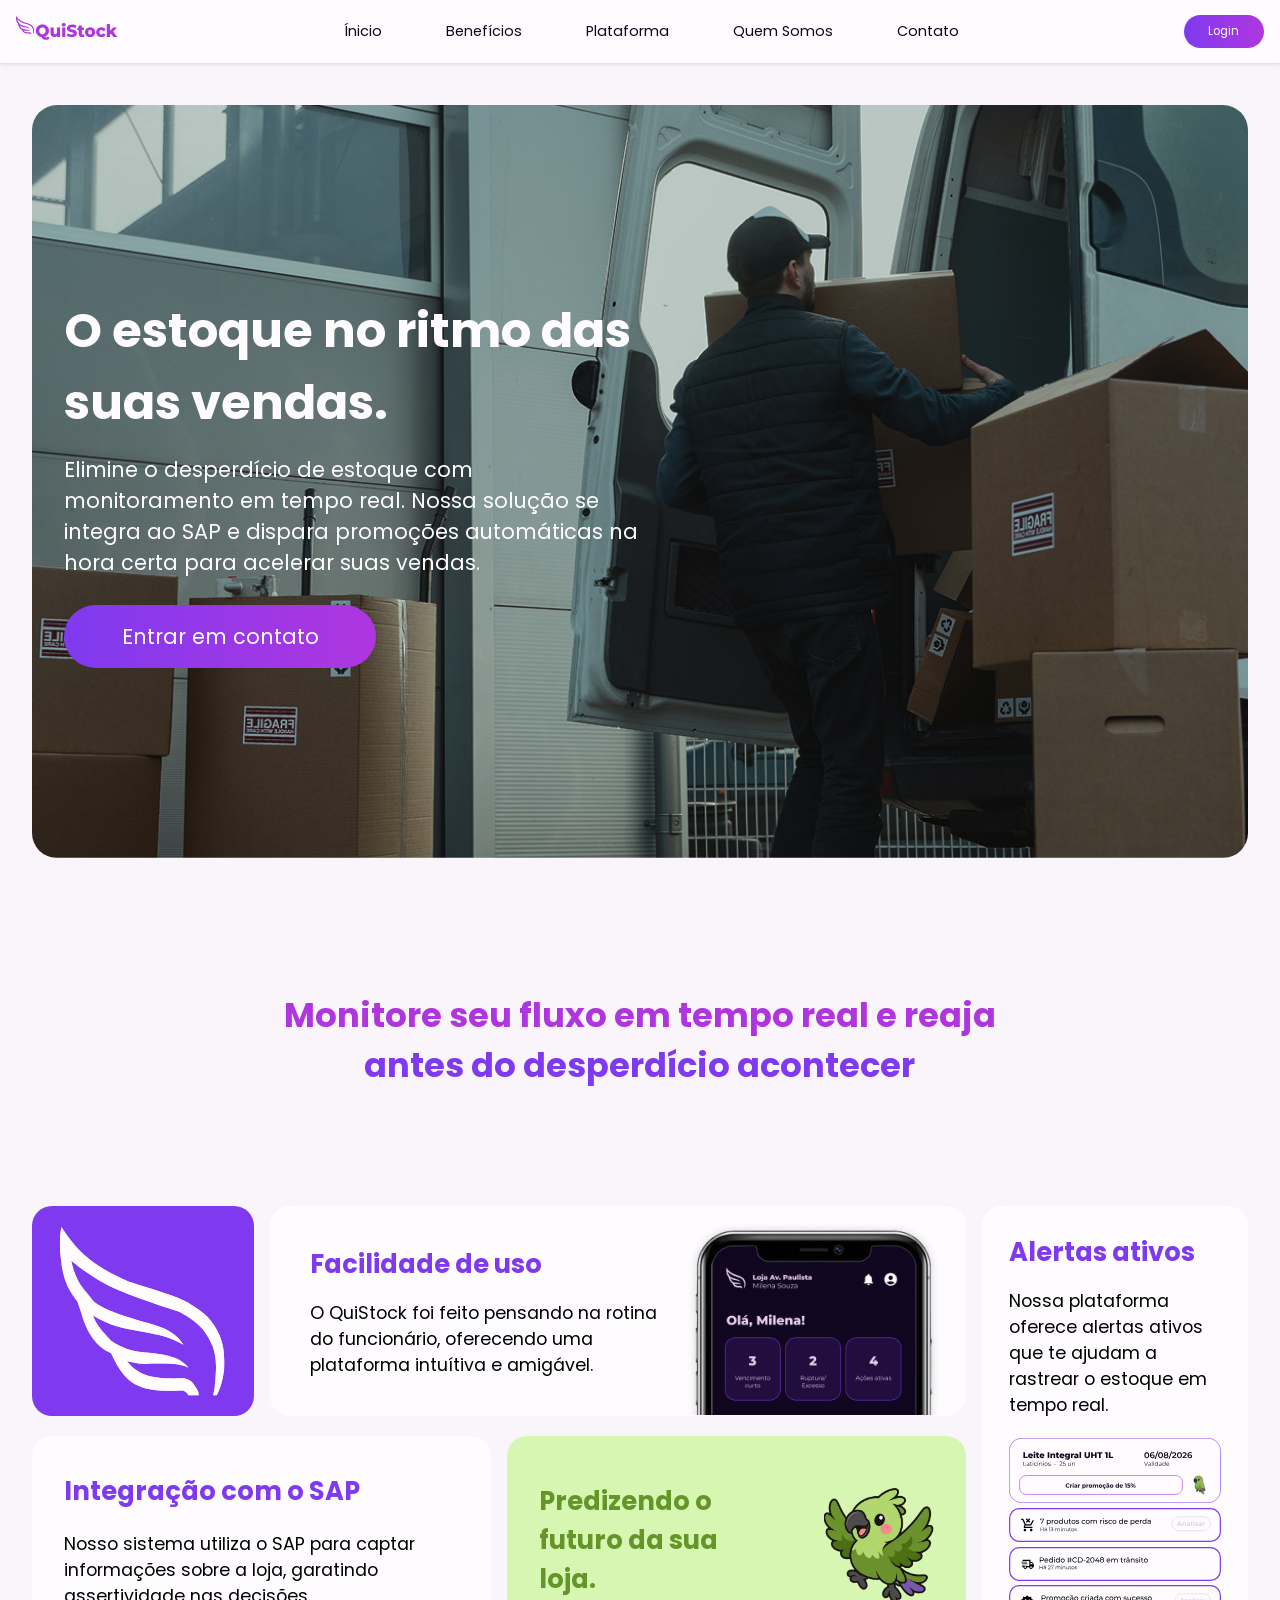
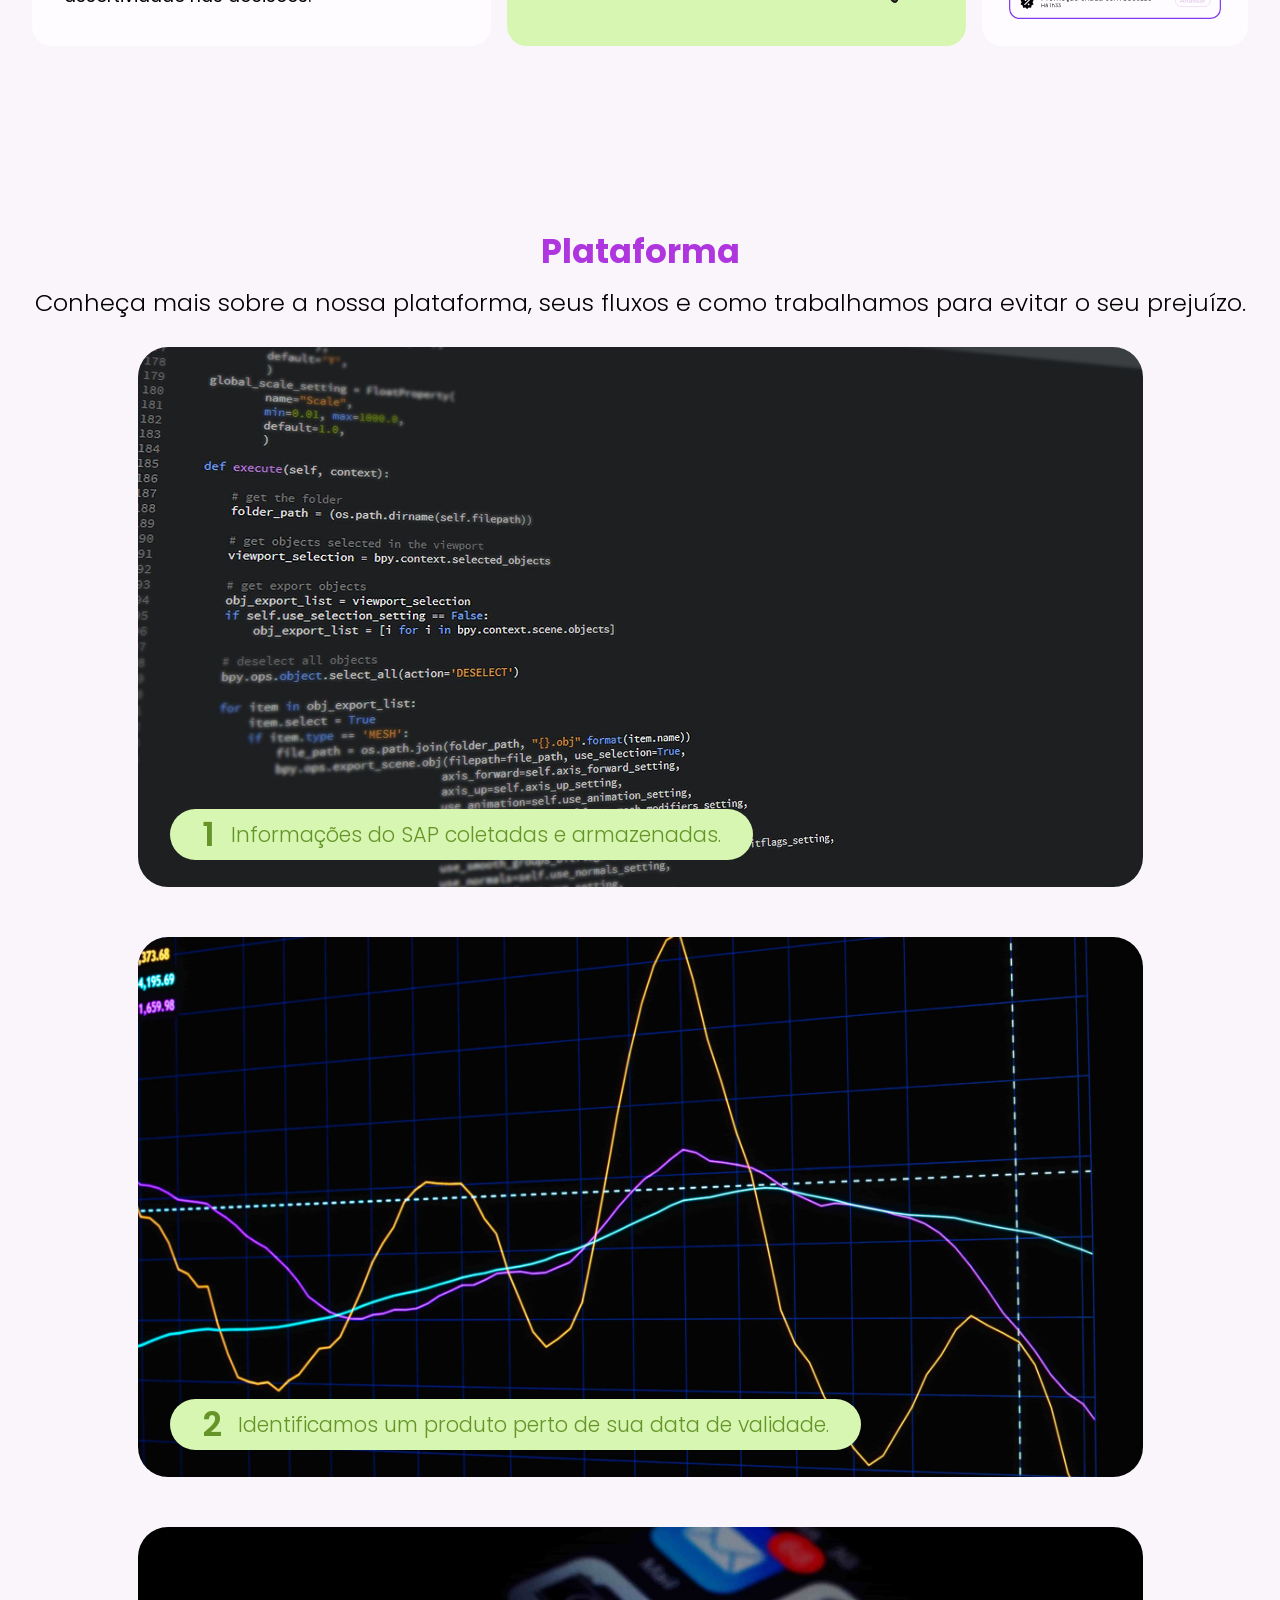
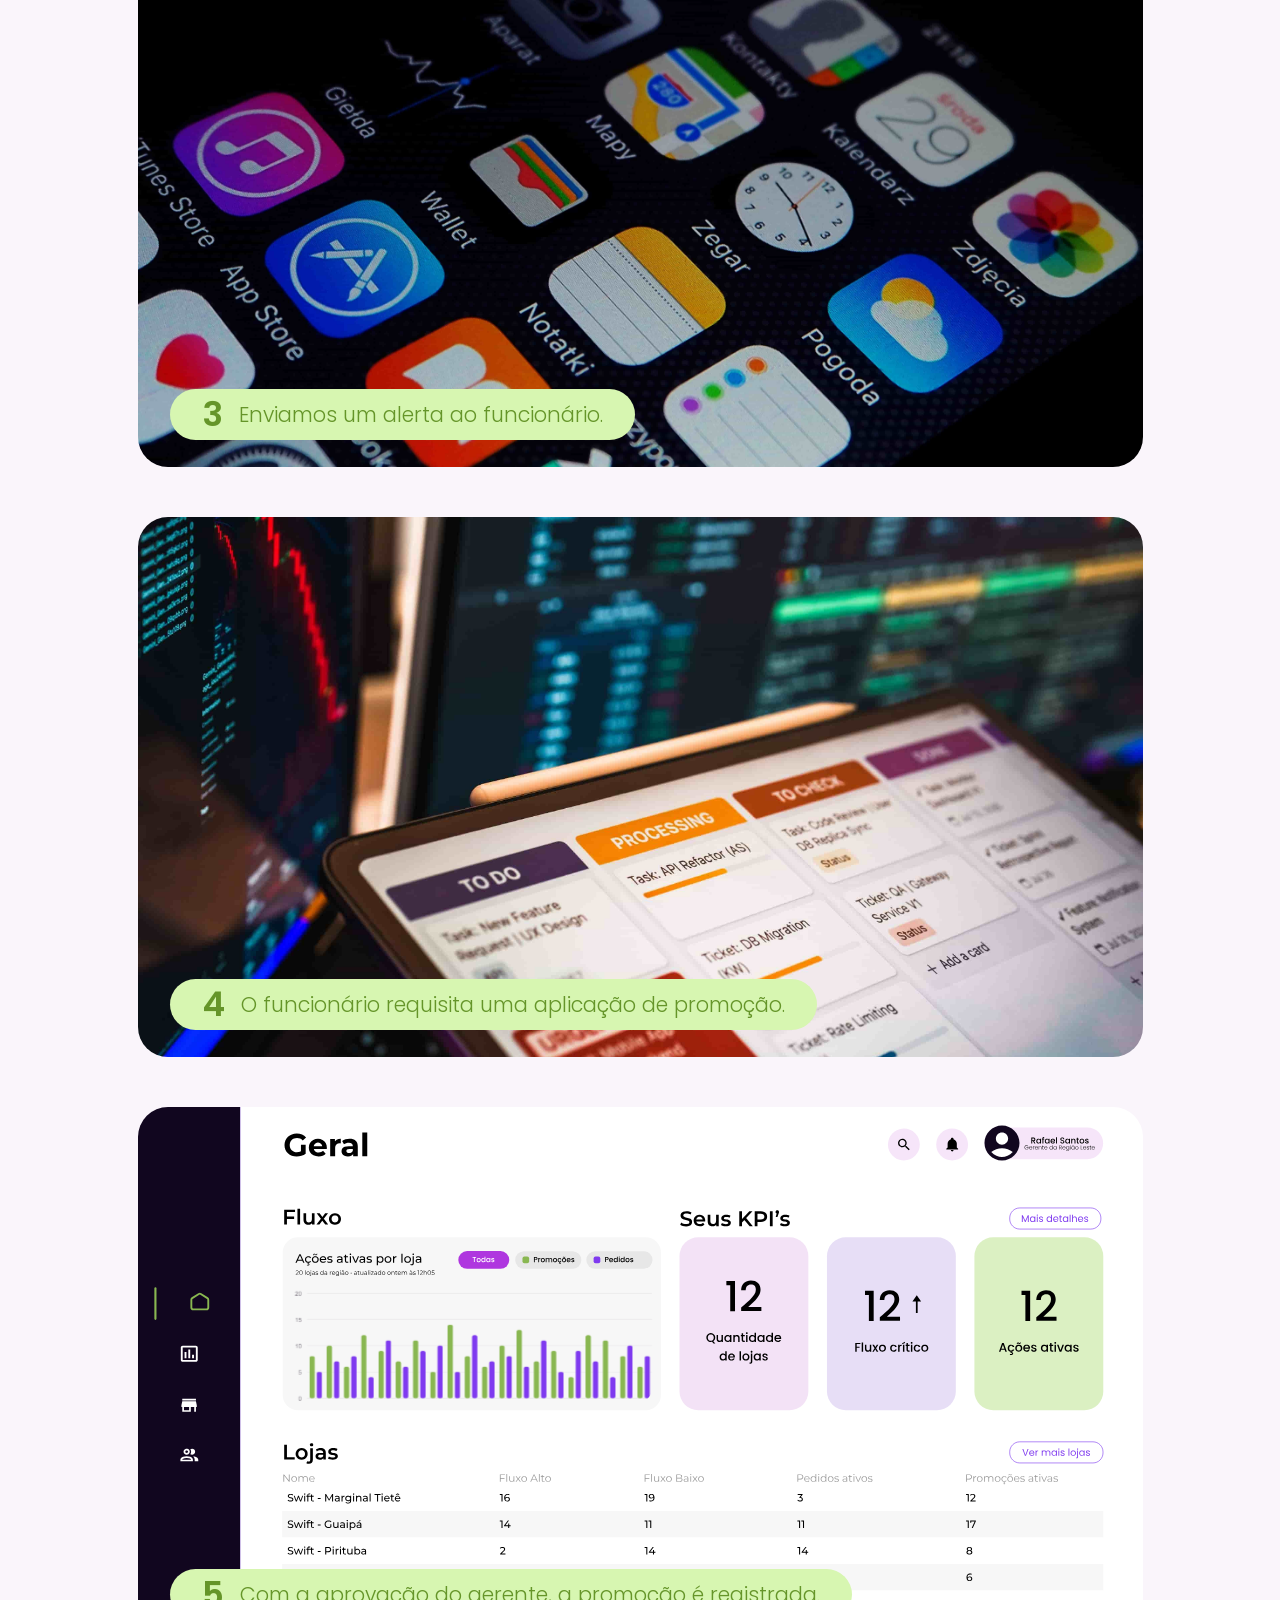
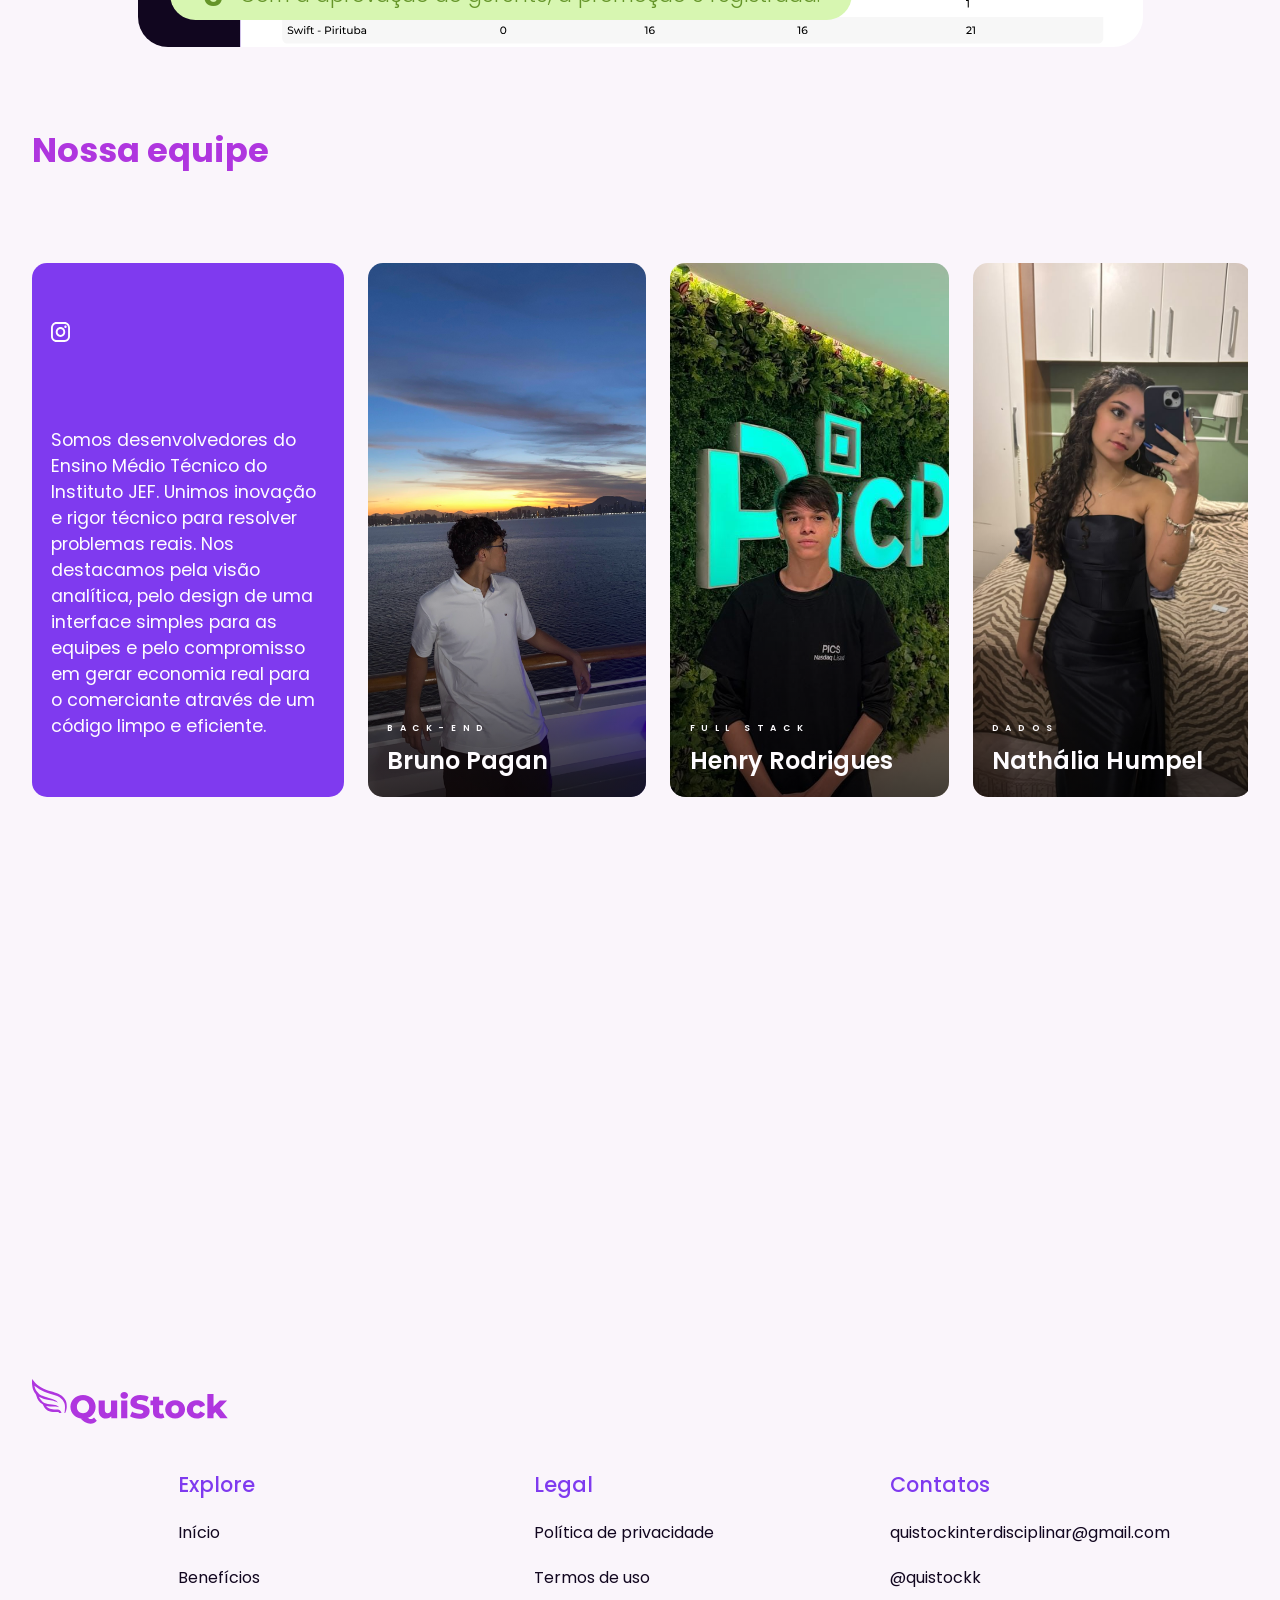
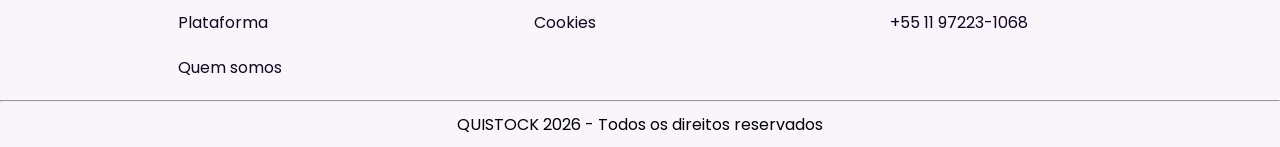
==== commit da213fb6: "chore(lp): change login button's name and team's labels" ====
--- a/index.html
+++ b/index.html
@@ -25,7 +25,7 @@
         </nav>
 
         <button class = "cta_button1">
-            Entrar
+            Login
         </button>
     </header>
 
@@ -184,116 +184,116 @@
                 <div class="card">
 
                     <p class="area">
+                        FULL STACK
+                    </p>
+
+                    <p class="nome">
+                        Henry Rodrigues
+                    </p>
+
+                </div>
+
+                <div class="card">
+
+                    <p class="area">
+                        DADOS
+                    </p>
+
+                    <p class="nome">
+                        Nathália Humpel
+                    </p>
+
+                </div>
+
+                <div class="card">
+
+                    <p class="area">
+                        FRONT-END
+                    </p>
+
+                    <p class="nome">
+                        Pedro Morais
+                    </p>
+
+                </div>
+
+                <div class="card">
+
+                    <p class="area">
+                        DADOS | FRONT-END
+                    </p>
+
+                    <p class="nome">
+                        Hikaru Iwashita
+                    </p>
+
+                </div>
+
+                <div class="card">
+
+                    <p class="area">
+                        DADOS | UX/UI
+                    </p>
+
+                    <p class="nome">
+                        Beatriz Frisina
+                    </p>
+
+                </div>
+
+                <div class="card">
+                    <img src="" alt="">
+
+                    <p class="area">
+                        DADOS | IA
+                    </p>
+
+                    <p class="nome">
+                        Enzo Christowam
+                    </p>
+
+                </div>
+
+                <div class="card">
+
+                    <p class="area">
+                        FRONT MOBILE | UX/UI
+                    </p>
+
+                    <p class="nome">
+                        Isabella Candido
+                    </p>
+
+                </div>
+
+                <div class="card">
+
+                    <p class="area">
+                        BACK-END | INFRA
+                    </p>
+
+                    <p class="nome">
+                        Lucas Kluska
+                    </p>
+
+                </div>
+
+                <div class="card">
+
+                    <p class="area">
+                        FRONT WEB
+                    </p>
+
+                    <p class="nome">
+                        Luigi Biondo
+                    </p>
+
+                </div>
+
+                <div class="card">
+
+                    <p class="area">
                         BACK-END
-                    </p>
-
-                    <p class="nome">
-                        Henry Rodrigues
-                    </p>
-
-                </div>
-
-                <div class="card">
-
-                    <p class="area">
-                        DADOS
-                    </p>
-
-                    <p class="nome">
-                        Nathália Humpel
-                    </p>
-
-                </div>
-
-                <div class="card">
-
-                    <p class="area">
-                        FRONT-END
-                    </p>
-
-                    <p class="nome">
-                        Pedro Morais
-                    </p>
-
-                </div>
-
-                <div class="card">
-
-                    <p class="area">
-                        DADOS | FRONT-END
-                    </p>
-
-                    <p class="nome">
-                        Hikaru Iwashita
-                    </p>
-
-                </div>
-
-                <div class="card">
-
-                    <p class="area">
-                        DADOS | FRONT-END
-                    </p>
-
-                    <p class="nome">
-                        Beatriz Frisina
-                    </p>
-
-                </div>
-
-                <div class="card">
-                    <img src="" alt="">
-
-                    <p class="area">
-                        DADOS | IA
-                    </p>
-
-                    <p class="nome">
-                        Enzo Christowam
-                    </p>
-
-                </div>
-
-                <div class="card">
-
-                    <p class="area">
-                        FRONT-END
-                    </p>
-
-                    <p class="nome">
-                        Isabella Candido
-                    </p>
-
-                </div>
-
-                <div class="card">
-
-                    <p class="area">
-                        BACK-END
-                    </p>
-
-                    <p class="nome">
-                        Lucas Kluska
-                    </p>
-
-                </div>
-
-                <div class="card">
-
-                    <p class="area">
-                        FRONT-END | BACK-END
-                    </p>
-
-                    <p class="nome">
-                        Luigi Biondo
-                    </p>
-
-                </div>
-
-                <div class="card">
-
-                    <p class="area">
-                        BACK-END | DADOS
                     </p>
 
                     <p class="nome">
--- a/css/style.css
+++ b/css/style.css
@@ -491,10 +491,6 @@
 
     will-change: transform;
 
-    opacity: 0;
-    translate: 0 70px;
-    transition: opacity 300ms, translate 300ms;
-
     h3 {
         display: flex;
         flex-direction: row;
@@ -516,22 +512,25 @@
 
 }
 
-.cards_plataforma.show {
-    opacity: 1;
-    translate: 0 0;
-}
-
 .cards_plataforma:nth-child(1) {
     top: 100px;
-    background-image: url("../assets/plataforma-assets/dashboard.jpg");
+    background-image: url("../assets/plataforma-assets/1.jpg");
     background-position: 50% 30%;
     background-repeat: no-repeat;
     background-size: cover;
+    opacity: 0;
+    translate: 0 70px;
+    transition: opacity 300ms, translate 300ms;
+}
+
+.cards_plataforma:nth-child(1).show {
+    opacity: 1;
+    translate: 0 0;
 }
 
 .cards_plataforma:nth-child(2) {
     top: 150px;
-    background-image: url("../assets/plataforma-assets/deposito.jpg");
+    background-image: url("../assets/plataforma-assets/2.jpg");
     background-position: 50% 30%;
     background-repeat: no-repeat;
     background-size: cover;
@@ -539,7 +538,7 @@
 
 .cards_plataforma:nth-child(3) {
     top: 200px;
-    background-image: url("../assets/plataforma-assets/pessoa-no-celular.jpg");
+    background-image: url("../assets/plataforma-assets/3.jpg");
     background-position: 50% 30%;
     background-repeat: no-repeat;
     background-size: cover;
@@ -547,7 +546,7 @@
 
 .cards_plataforma:nth-child(4) {
     top: 250px;
-    background-image: url("../assets/plataforma-assets/email-not.jpg");
+    background-image: url("../assets/plataforma-assets/4.jpg");
     background-position: 50% 25%;
     background-repeat: no-repeat;
     background-size: cover;
@@ -555,7 +554,7 @@
 
 .cards_plataforma:nth-child(5) {
     top: 300px;
-    background-image: url("../assets/plataforma-assets/caixa-registradora.jpg");
+    background-image: url("../assets/plataforma-assets/Group\ 106\ -5.svg");
     background-position: 50% 45%;
     background-repeat: no-repeat;
     background-size: cover;
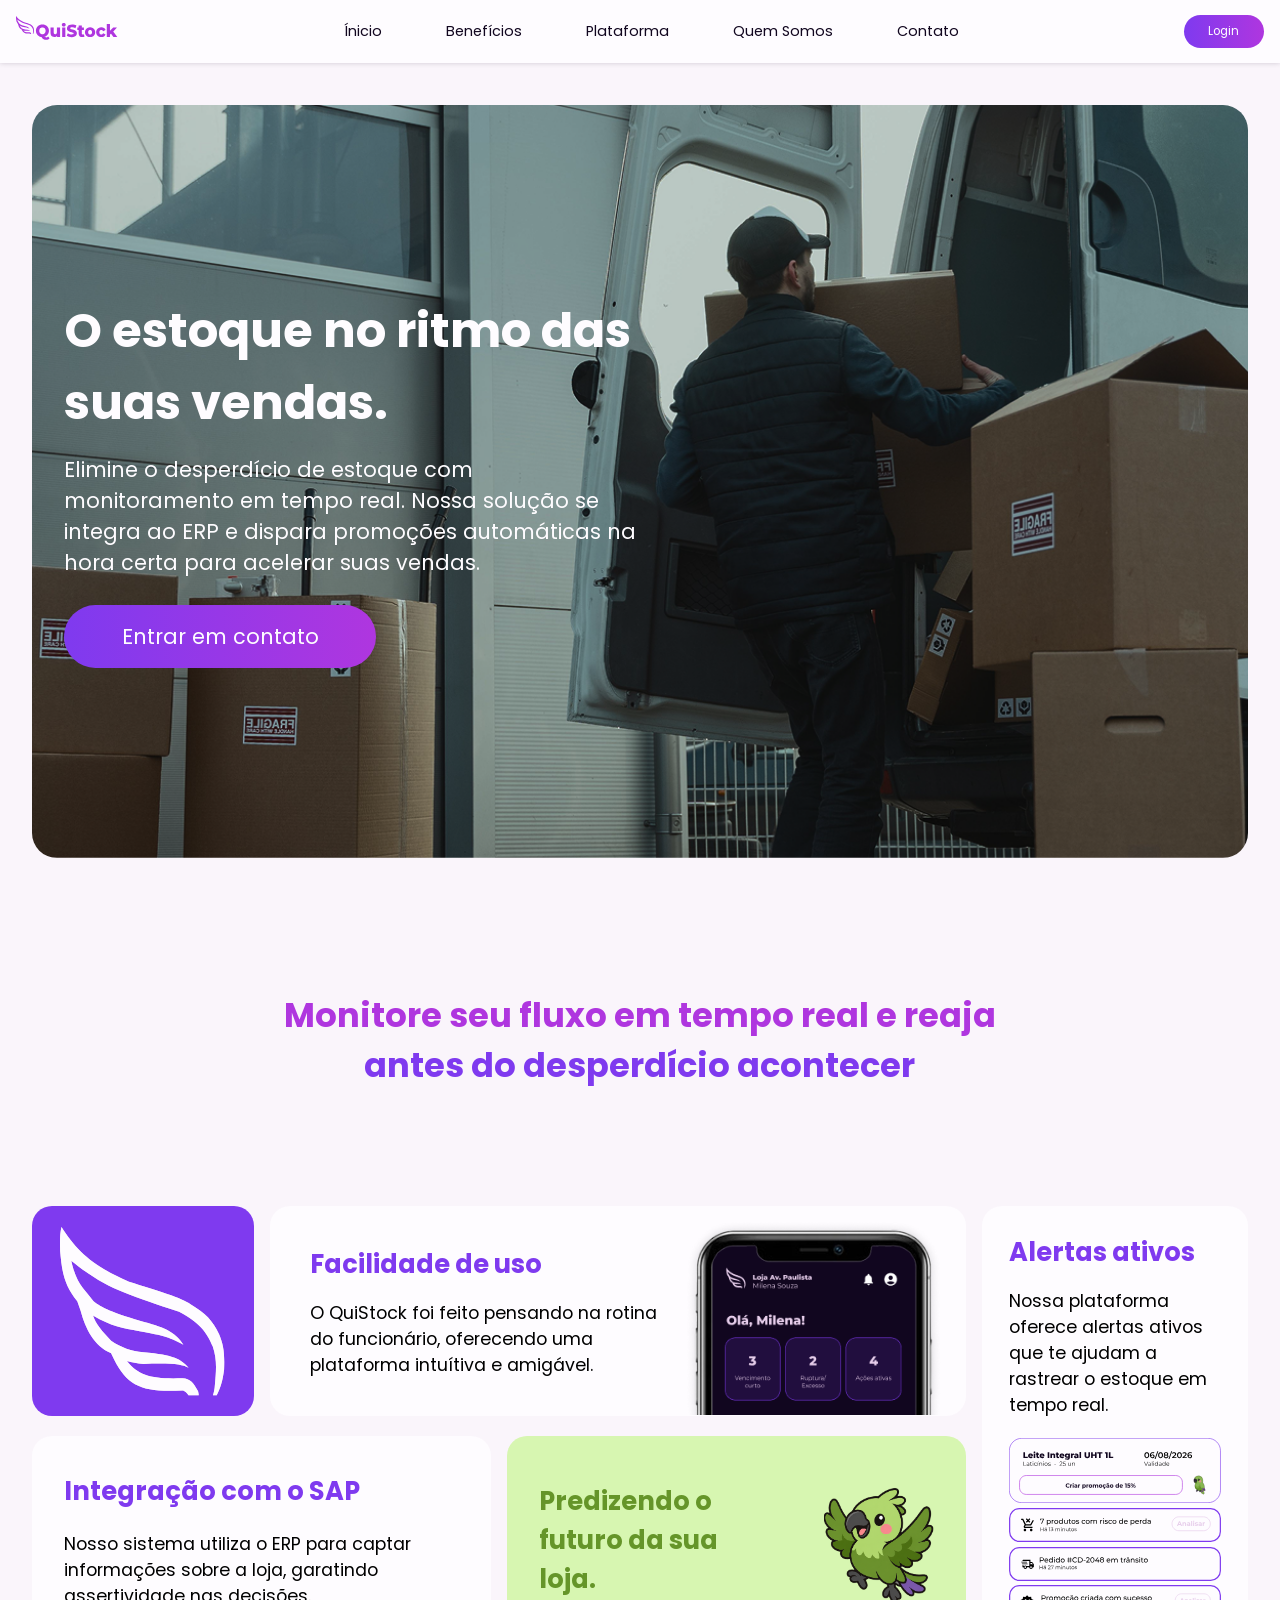
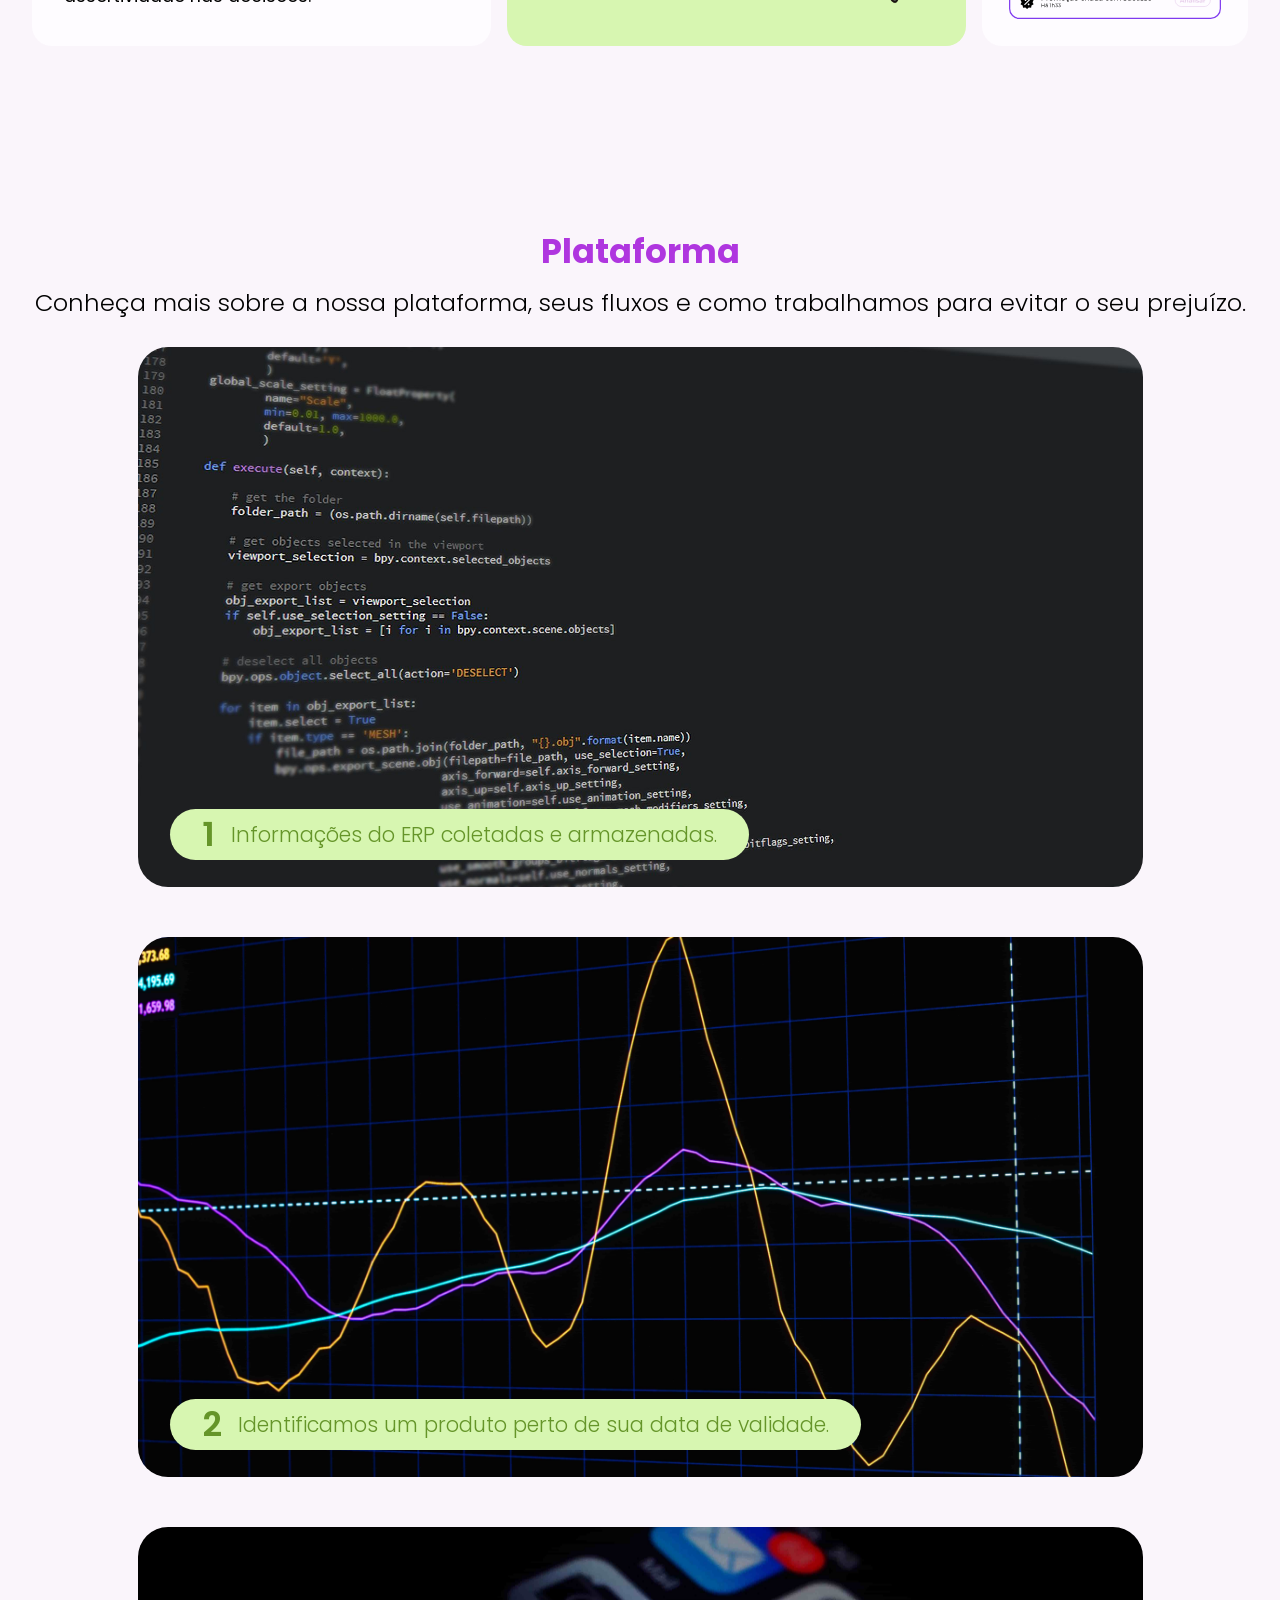
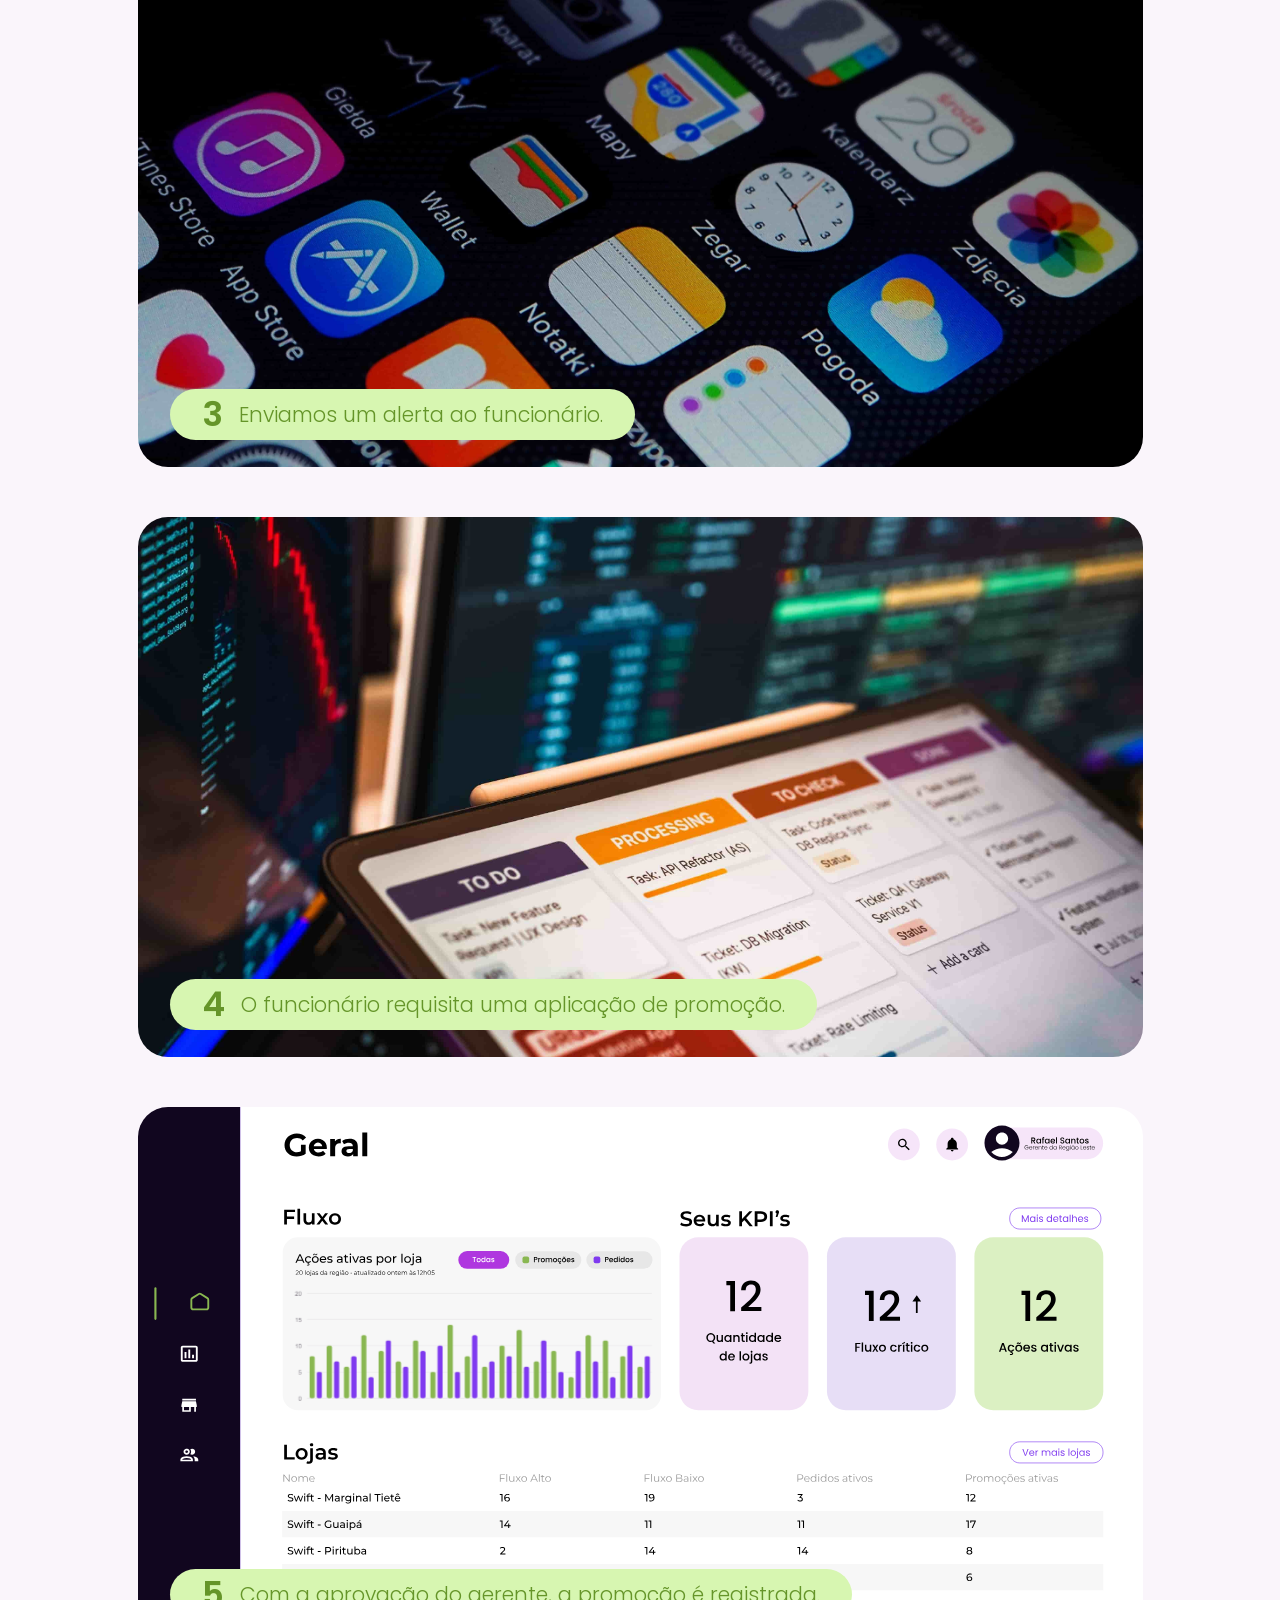
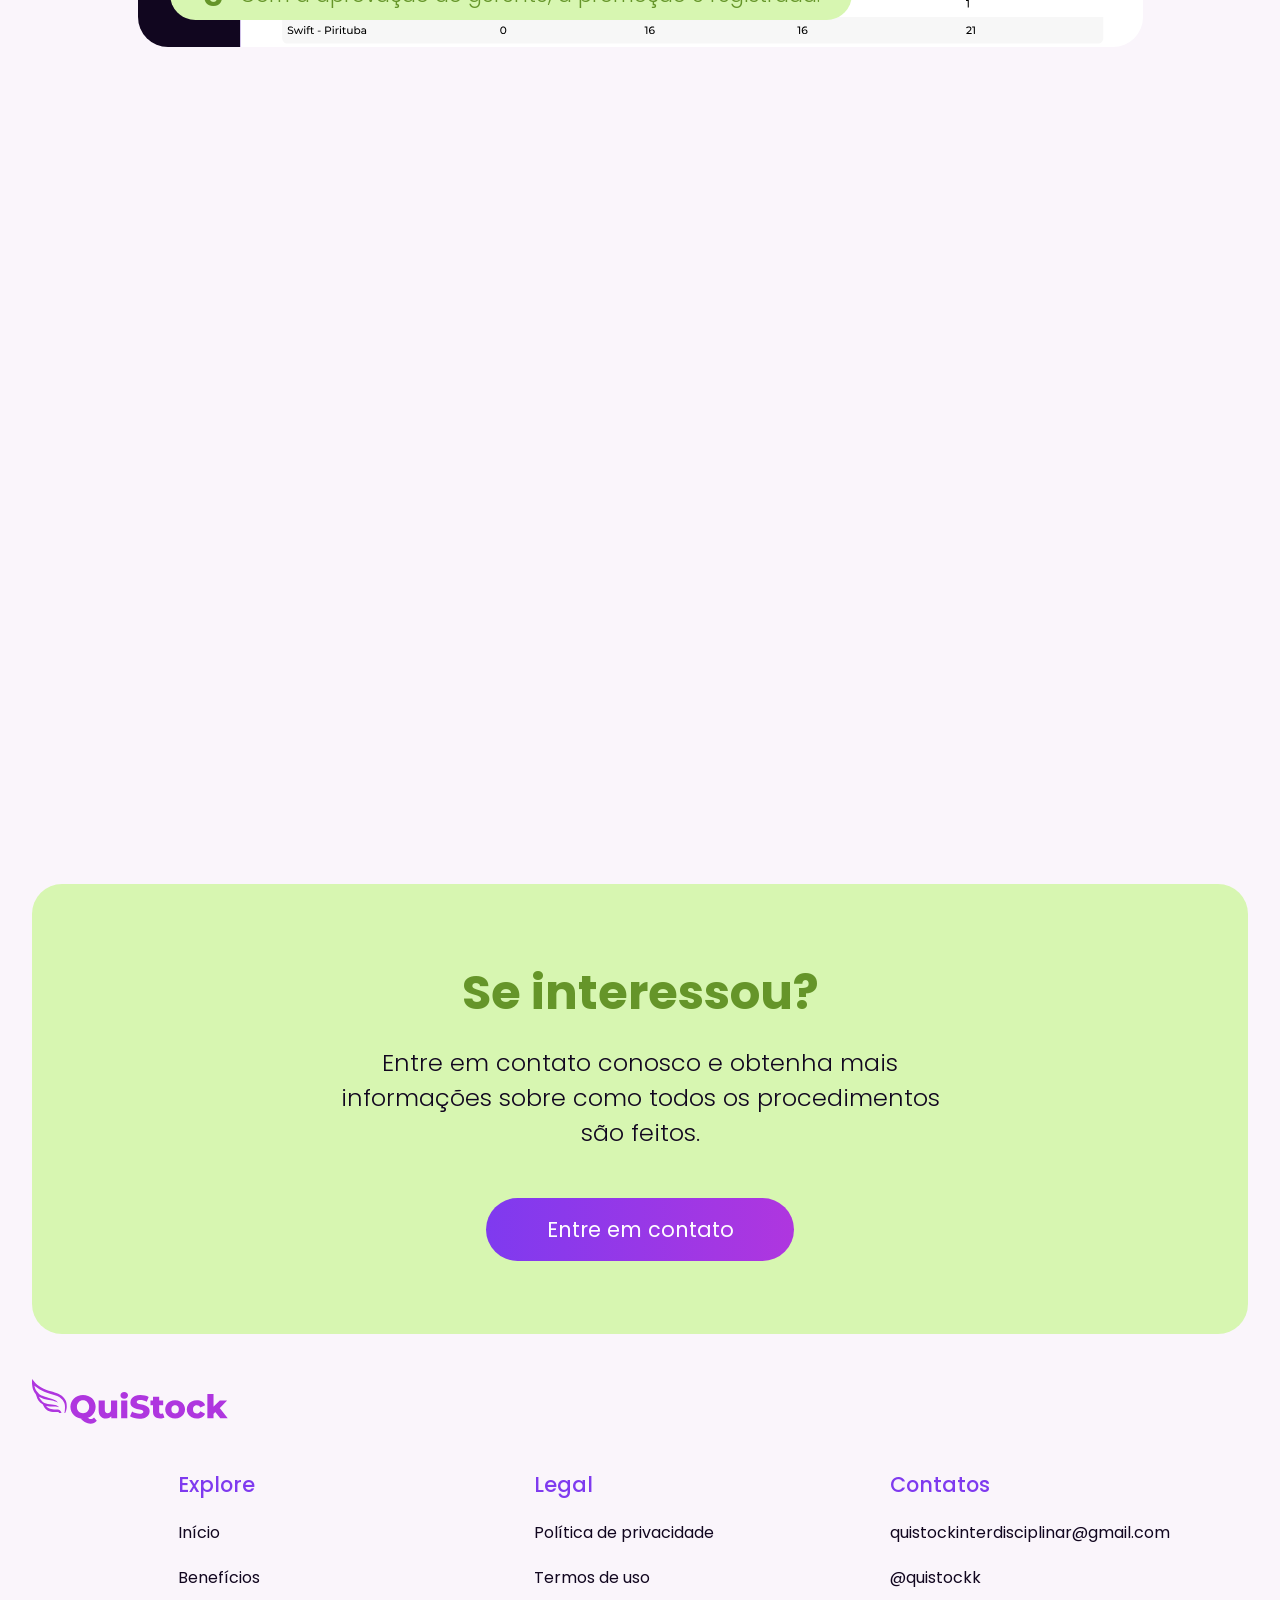
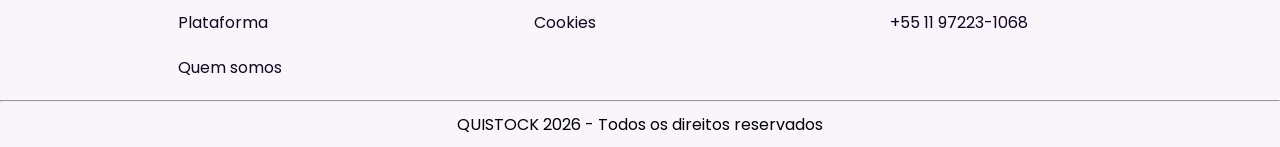
==== commit 21cee139: "chore(lp): change 'SAP' to 'ERP'" ====
--- a/index.html
+++ b/index.html
@@ -39,7 +39,7 @@
                 </h1>
 
                 <p>
-                    Elimine o desperdício de estoque com monitoramento em tempo real. Nossa solução se integra ao SAP e dispara promoções automáticas na hora certa para acelerar suas vendas.
+                    Elimine o desperdício de estoque com monitoramento em tempo real. Nossa solução se integra ao ERP e dispara promoções automáticas na hora certa para acelerar suas vendas.
                 </p>
 
                 <button onclick="window.location.href='mailto:quistockinterdisciplinar@gmail.com';">
@@ -101,7 +101,7 @@
                     <h3>
                         Integração com o SAP
                     </h3>
-                    <p>Nosso sistema utiliza o SAP para captar informações sobre a loja, garatindo assertividade nas decisões.</p>
+                    <p>Nosso sistema utiliza o ERP para captar informações sobre a loja, garatindo assertividade nas decisões.</p>
                 </div>
 
                 <div id="box-5" class="box">
@@ -128,7 +128,7 @@
 
             <div id = "slide_plataforma">
                 <div class="cards_plataforma" id = "c1">
-                    <h3><span>1 </span>Informações do SAP coletadas e armazenadas.</h3>
+                    <h3><span>1 </span>Informações do ERP coletadas e armazenadas.</h3>
                 </div>
 
                 <div class="cards_plataforma" id = "c2">
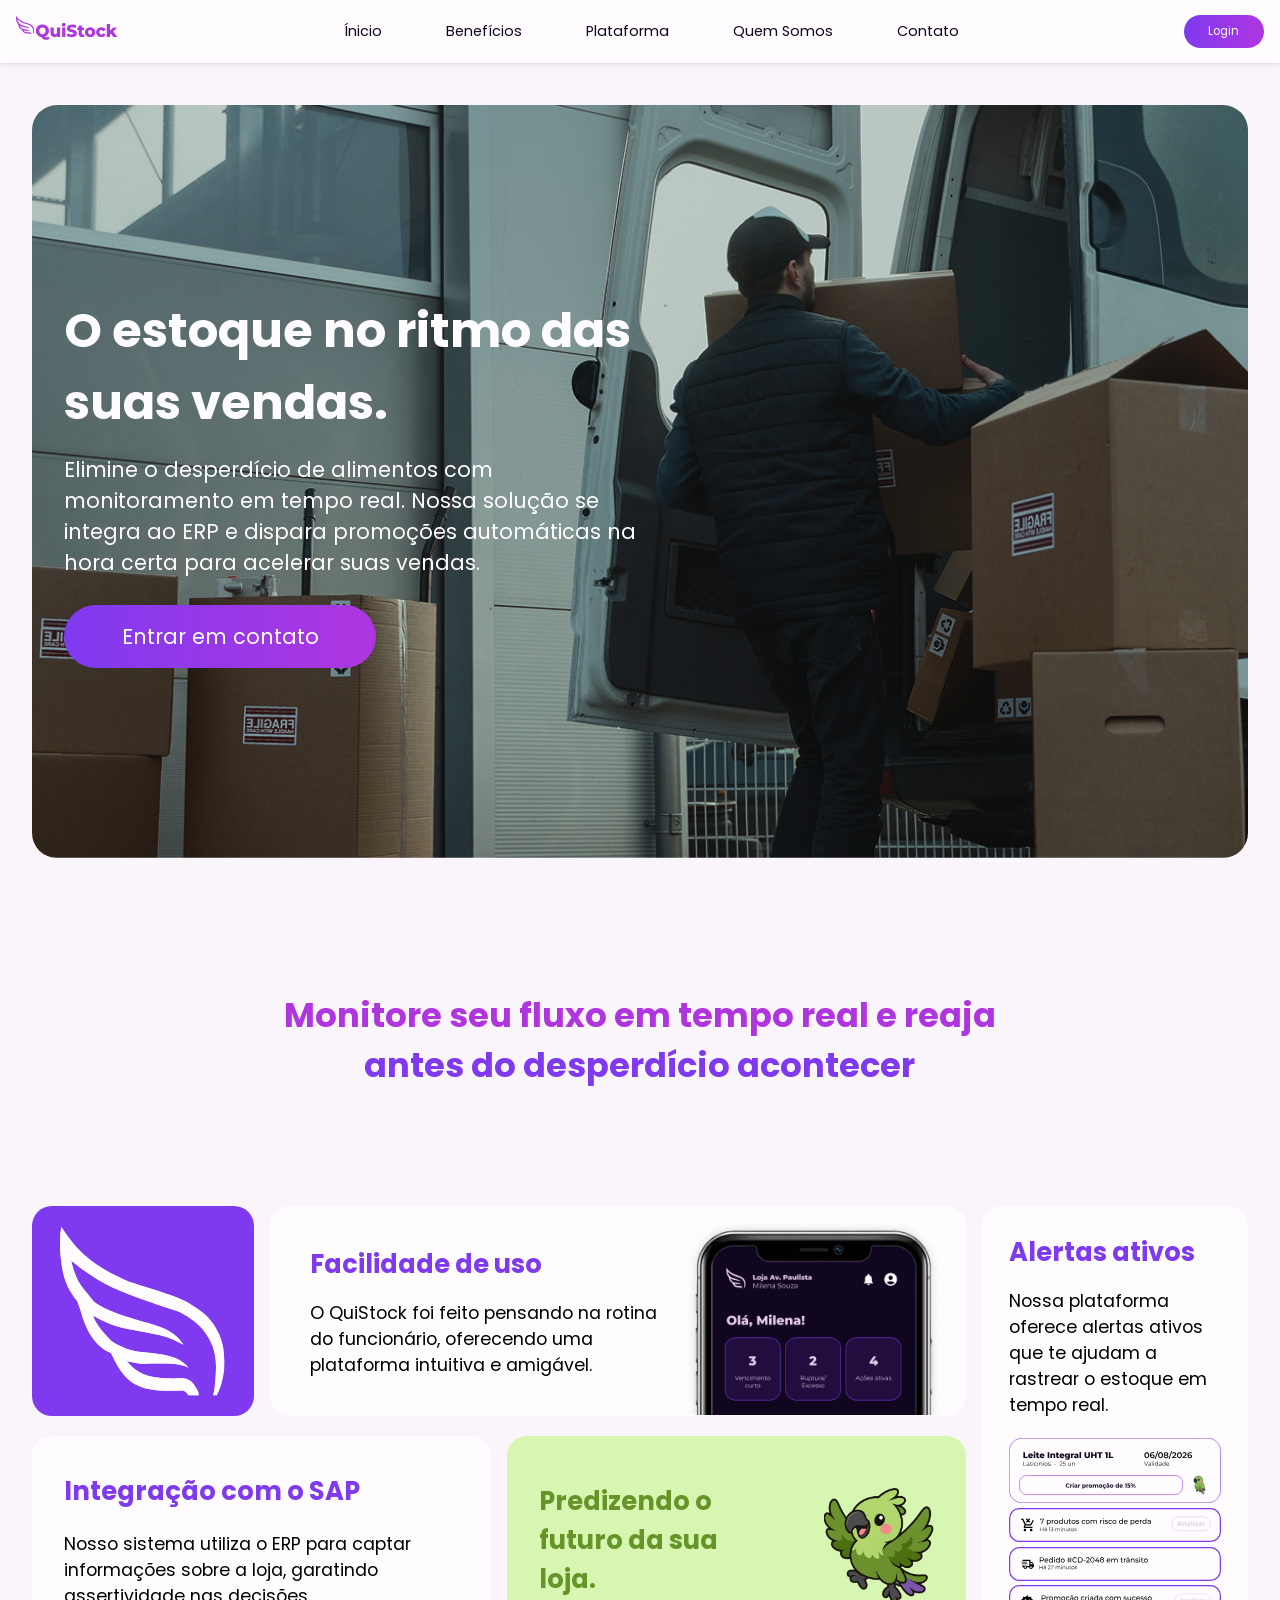
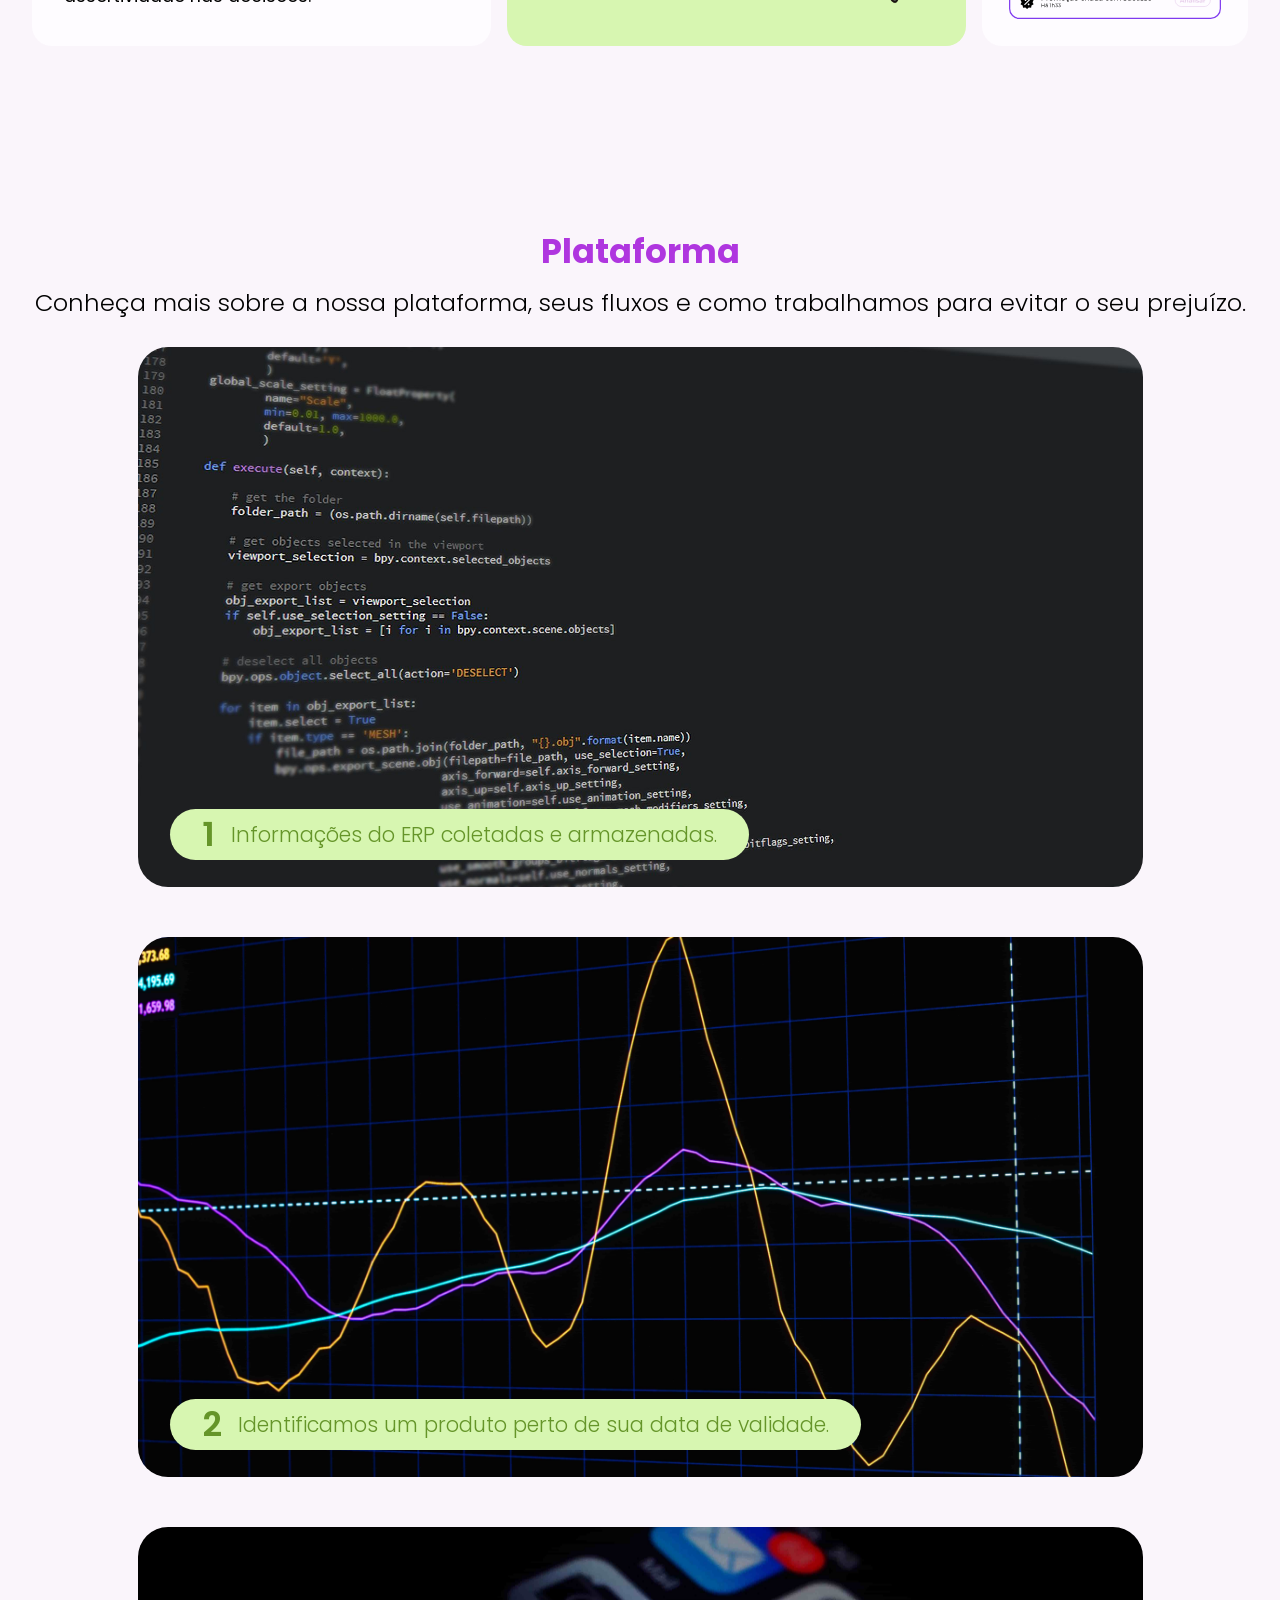
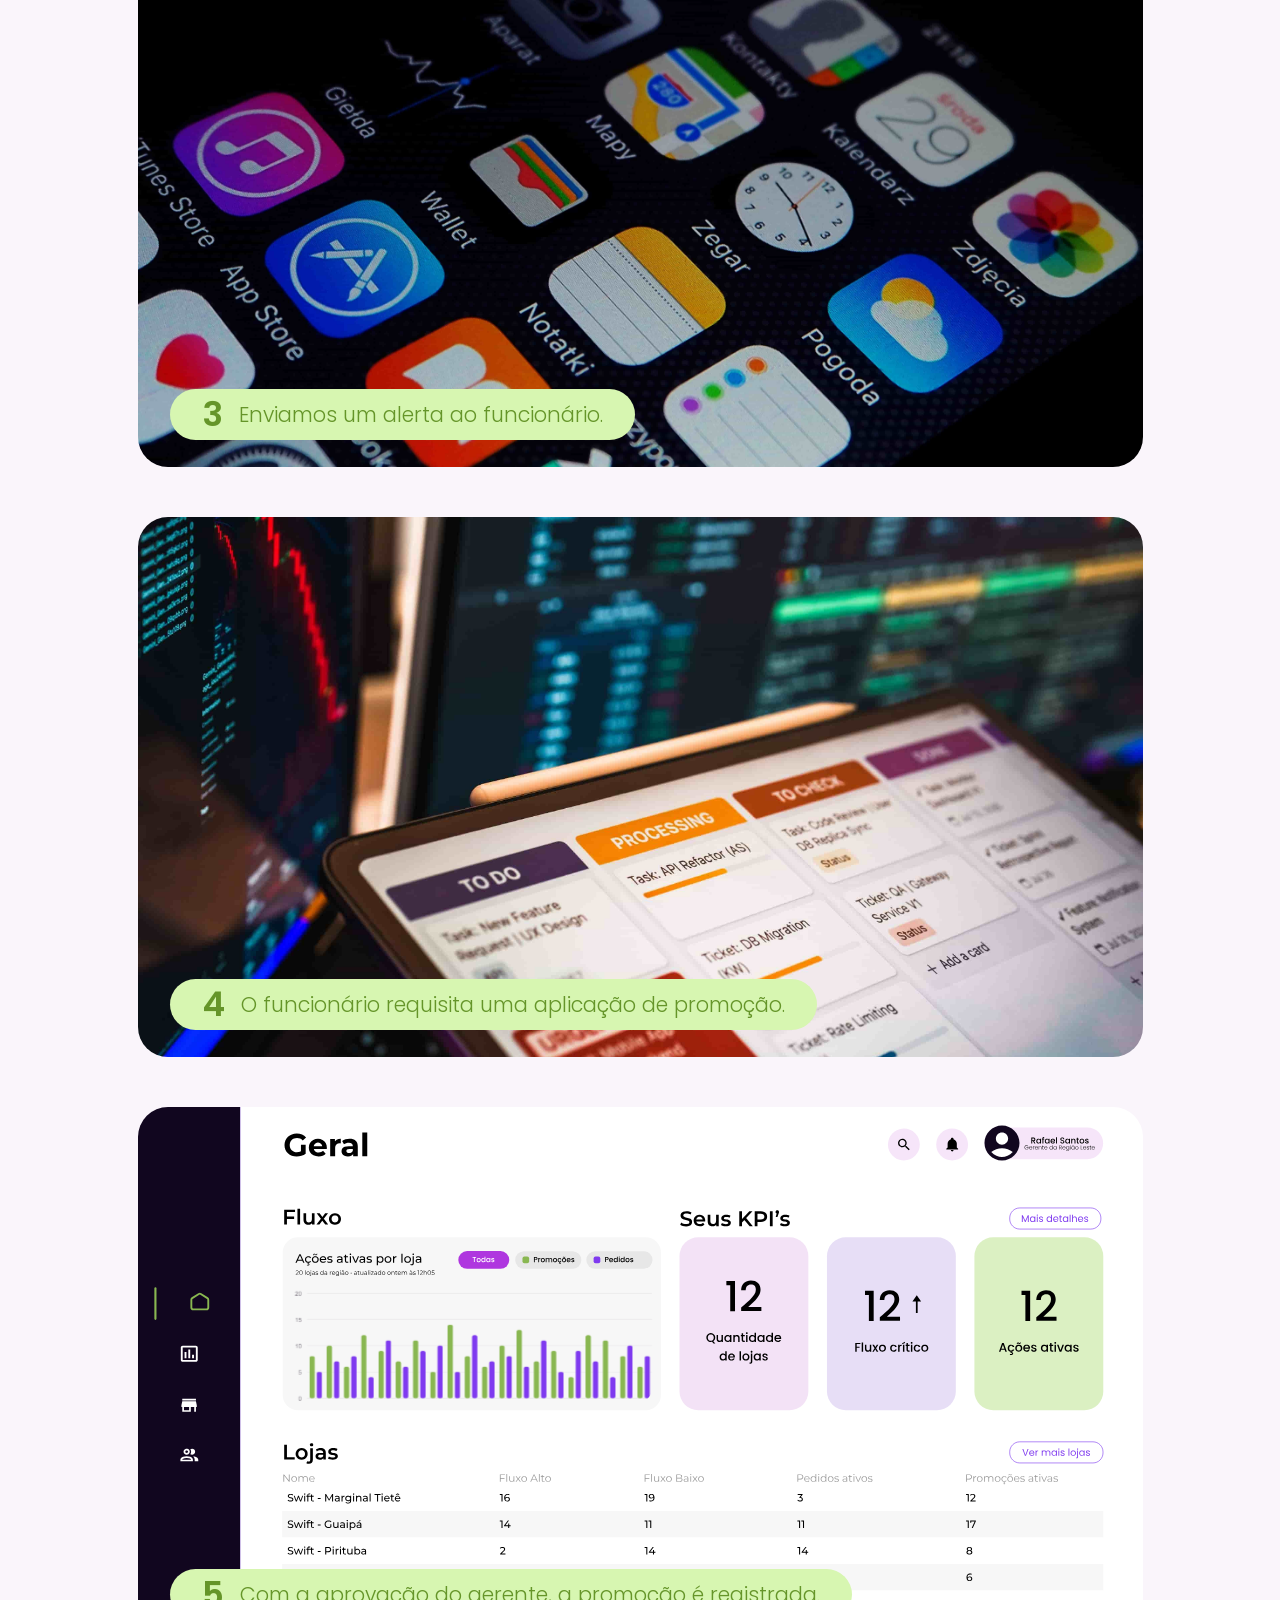
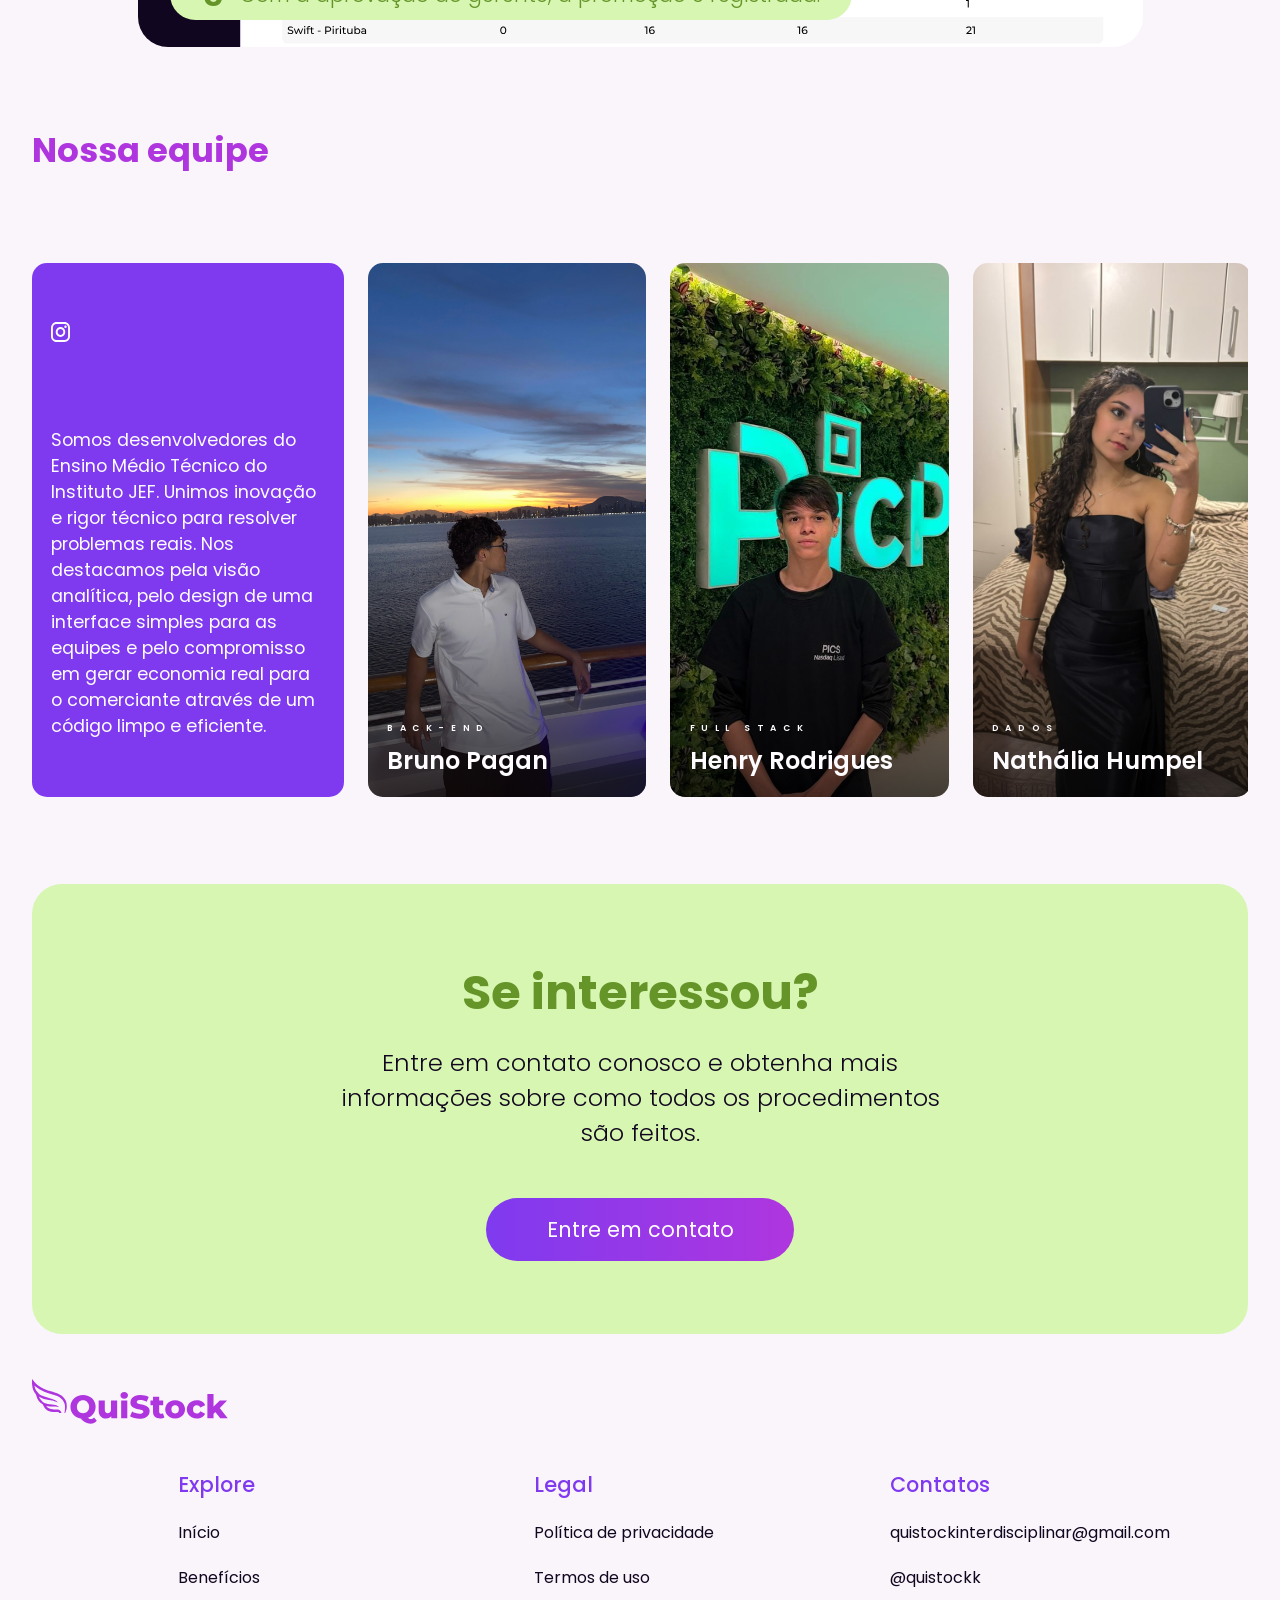
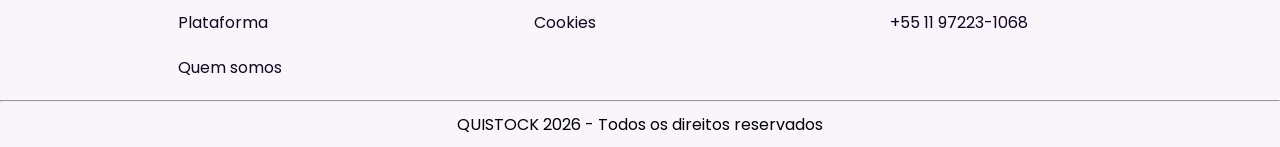
==== commit 5a4979d0: "fix(lp): fix spelling mistake in 2 sections" ====
--- a/index.html
+++ b/index.html
@@ -39,7 +39,7 @@
                 </h1>
 
                 <p>
-                    Elimine o desperdício de estoque com monitoramento em tempo real. Nossa solução se integra ao ERP e dispara promoções automáticas na hora certa para acelerar suas vendas.
+                    Elimine o desperdício de alimentos com monitoramento em tempo real. Nossa solução se integra ao ERP e dispara promoções automáticas na hora certa para acelerar suas vendas.
                 </p>
 
                 <button onclick="window.location.href='mailto:quistockinterdisciplinar@gmail.com';">
@@ -69,7 +69,7 @@
                         </h3>
 
                         <p>
-                            O QuiStock foi feito pensando na rotina do funcionário, oferecendo uma plataforma intuítiva e amigável.
+                            O QuiStock foi feito pensando na rotina do funcionário, oferecendo uma plataforma intuitiva e amigável.
                         </p>
                     </div>
 
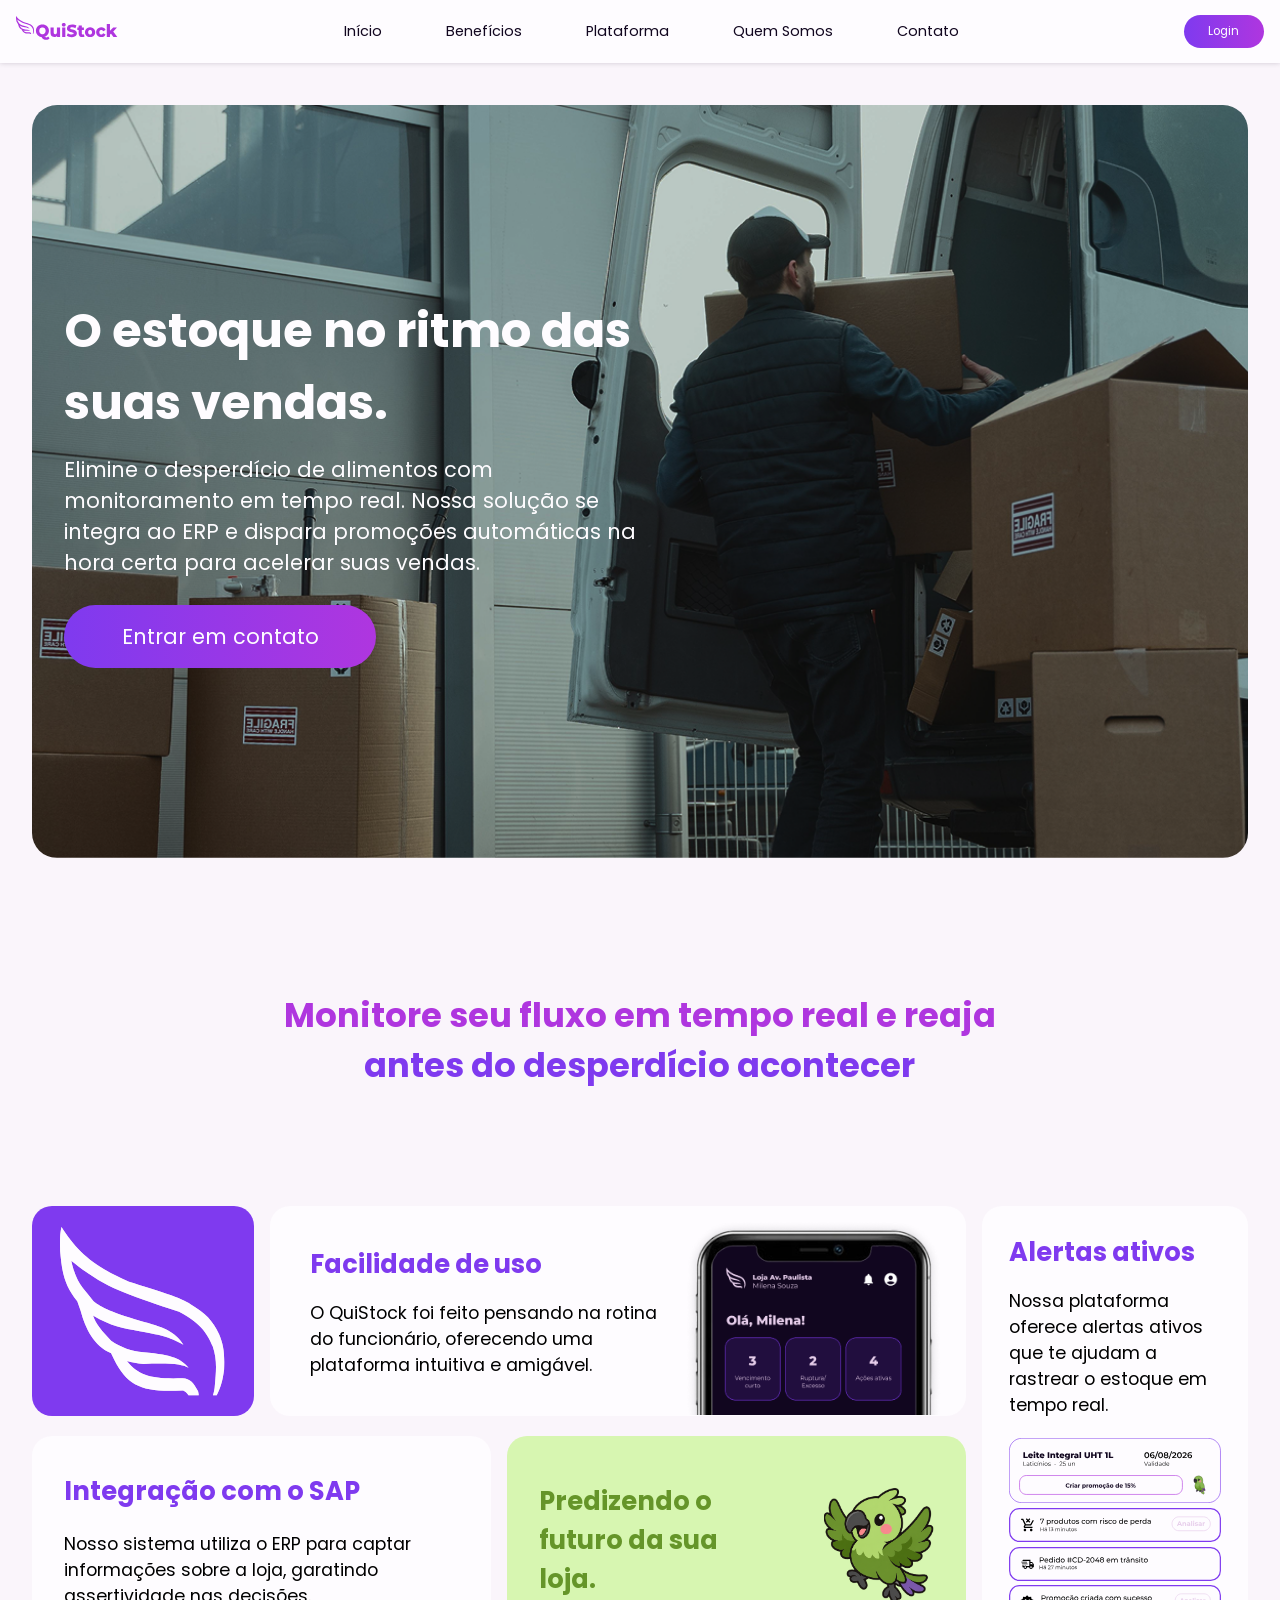
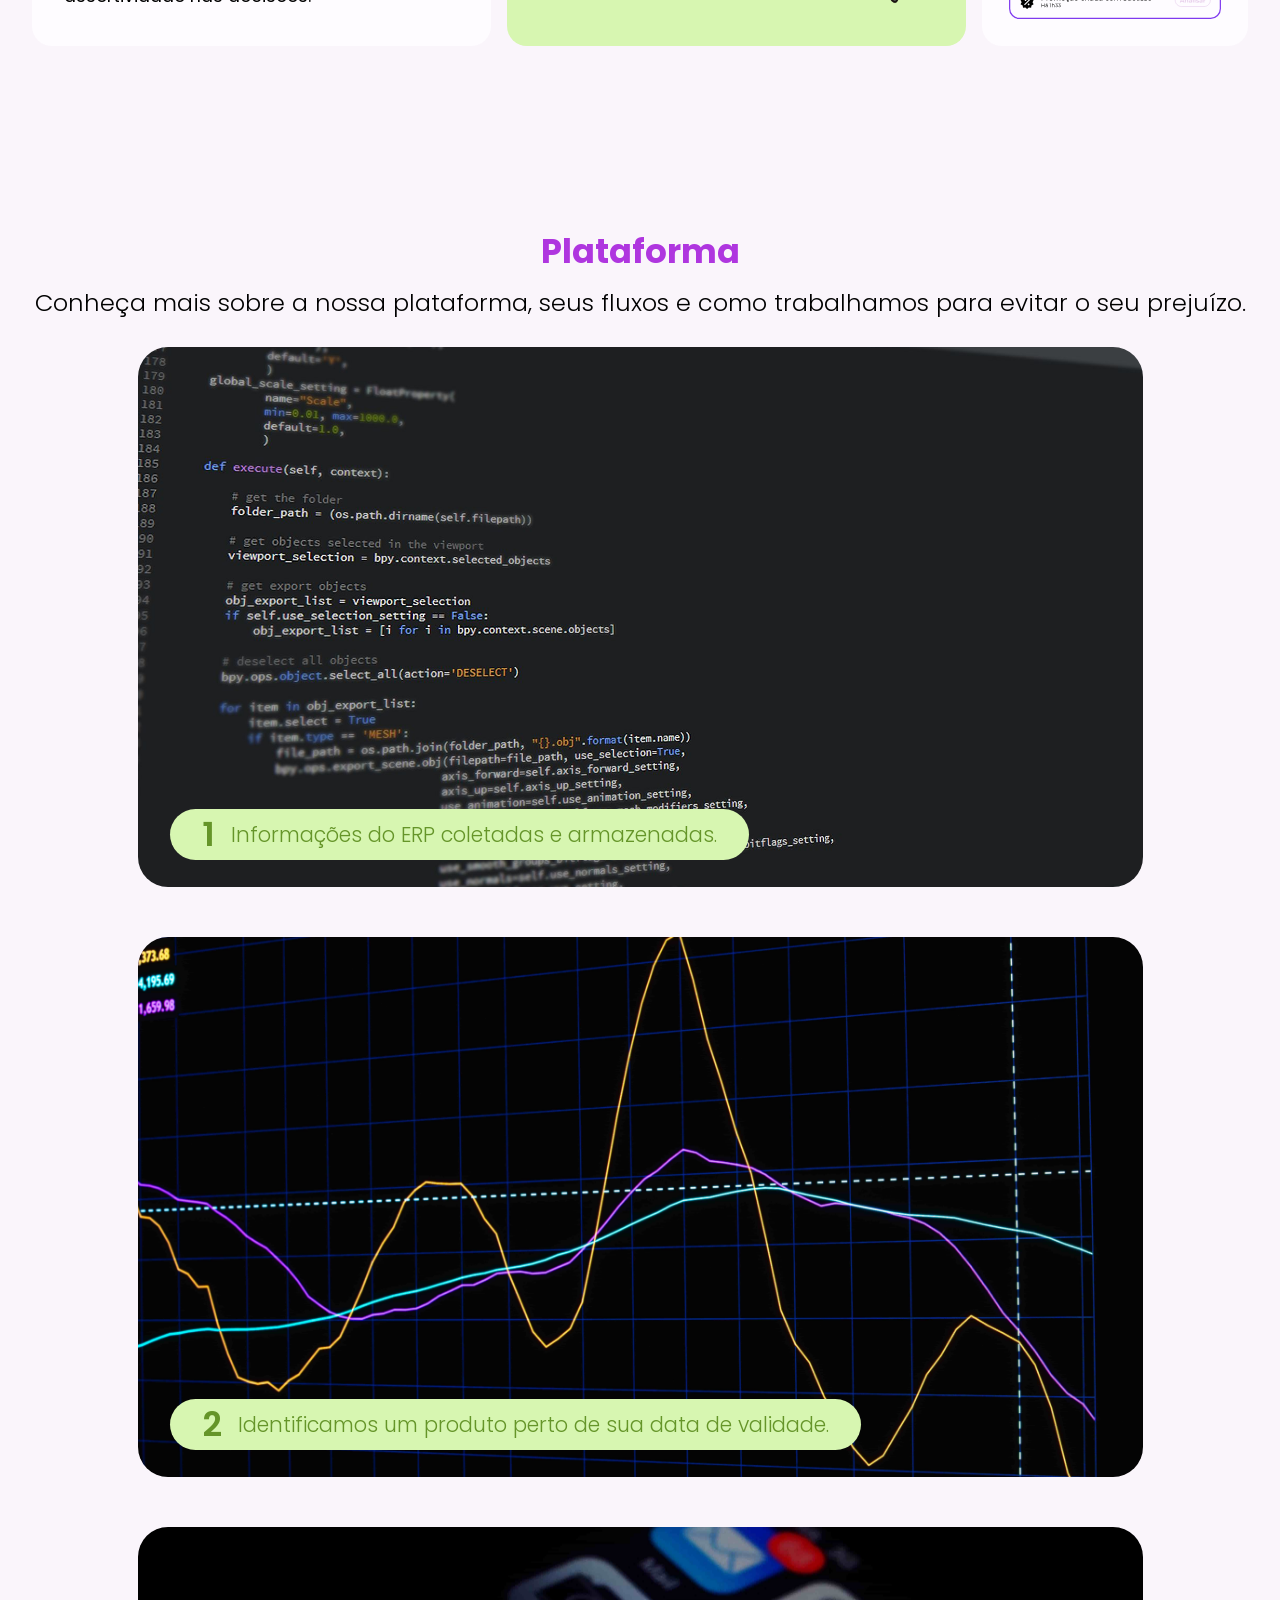
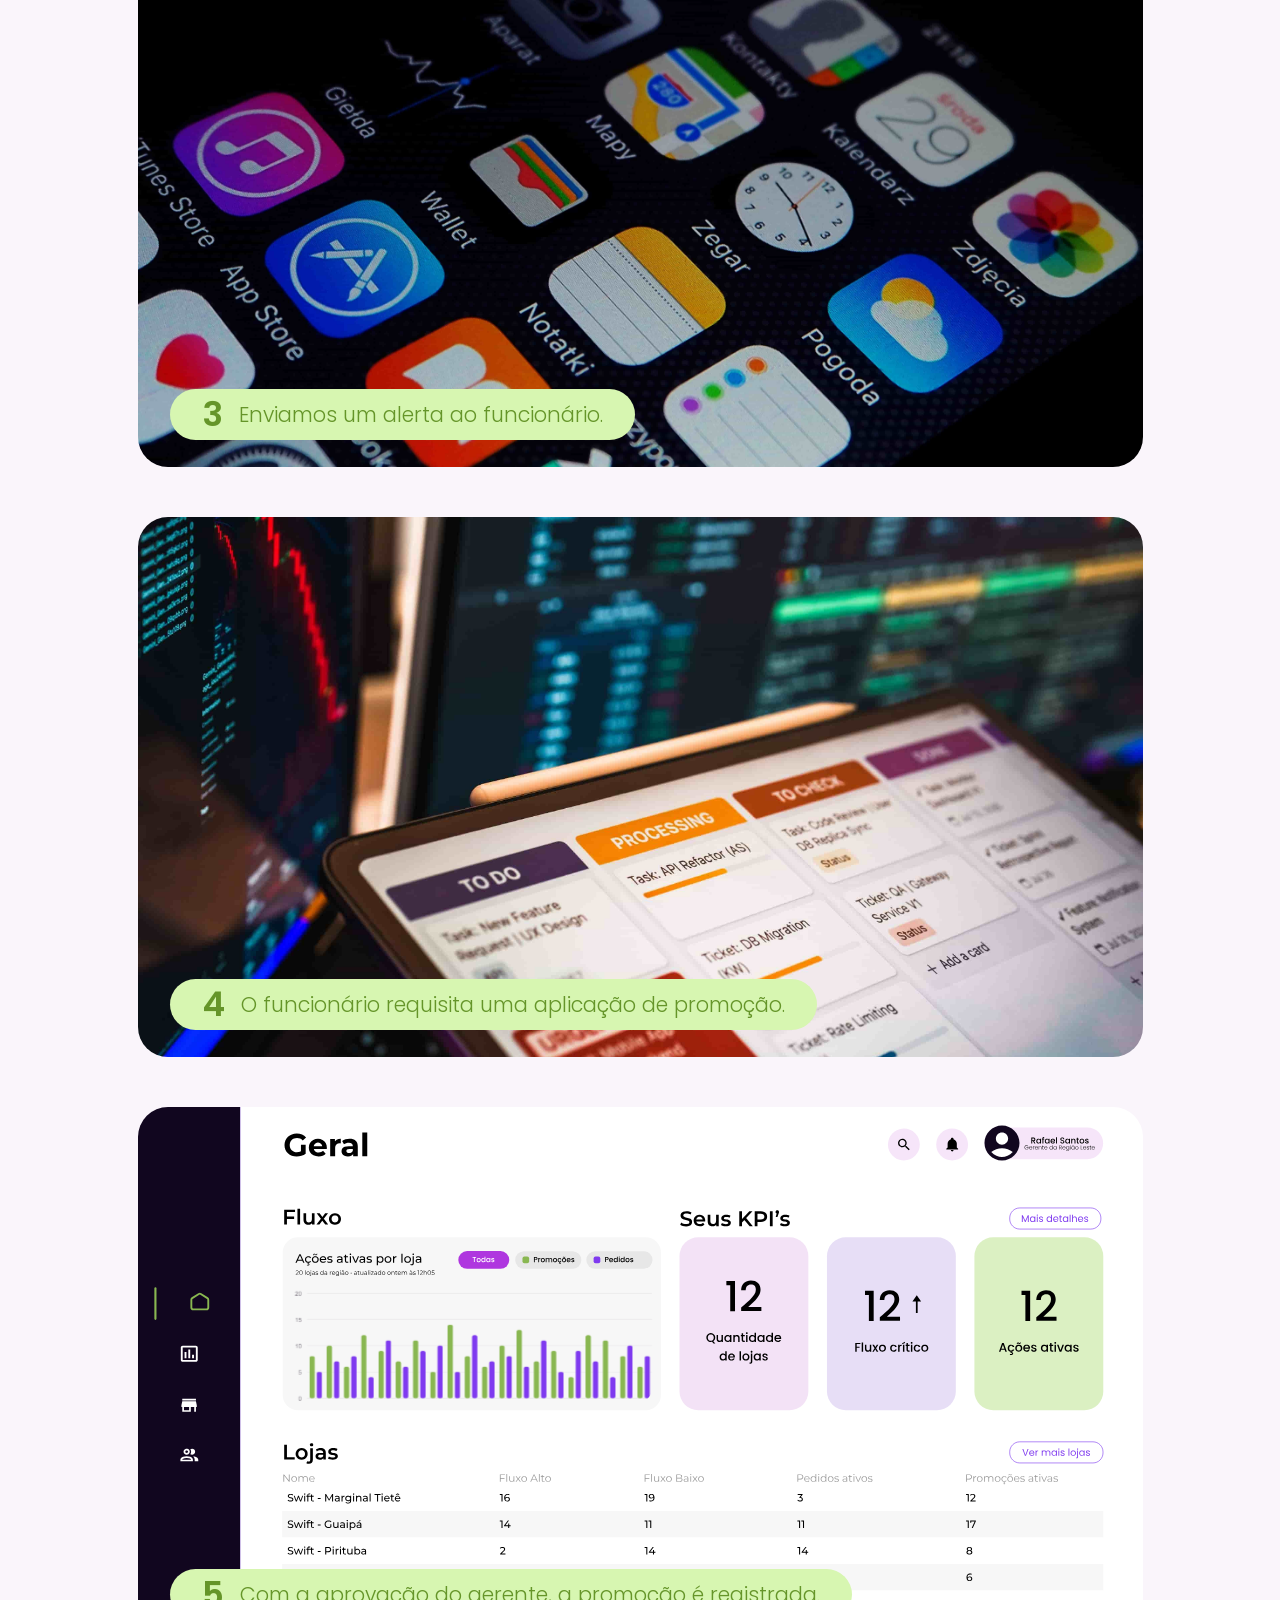
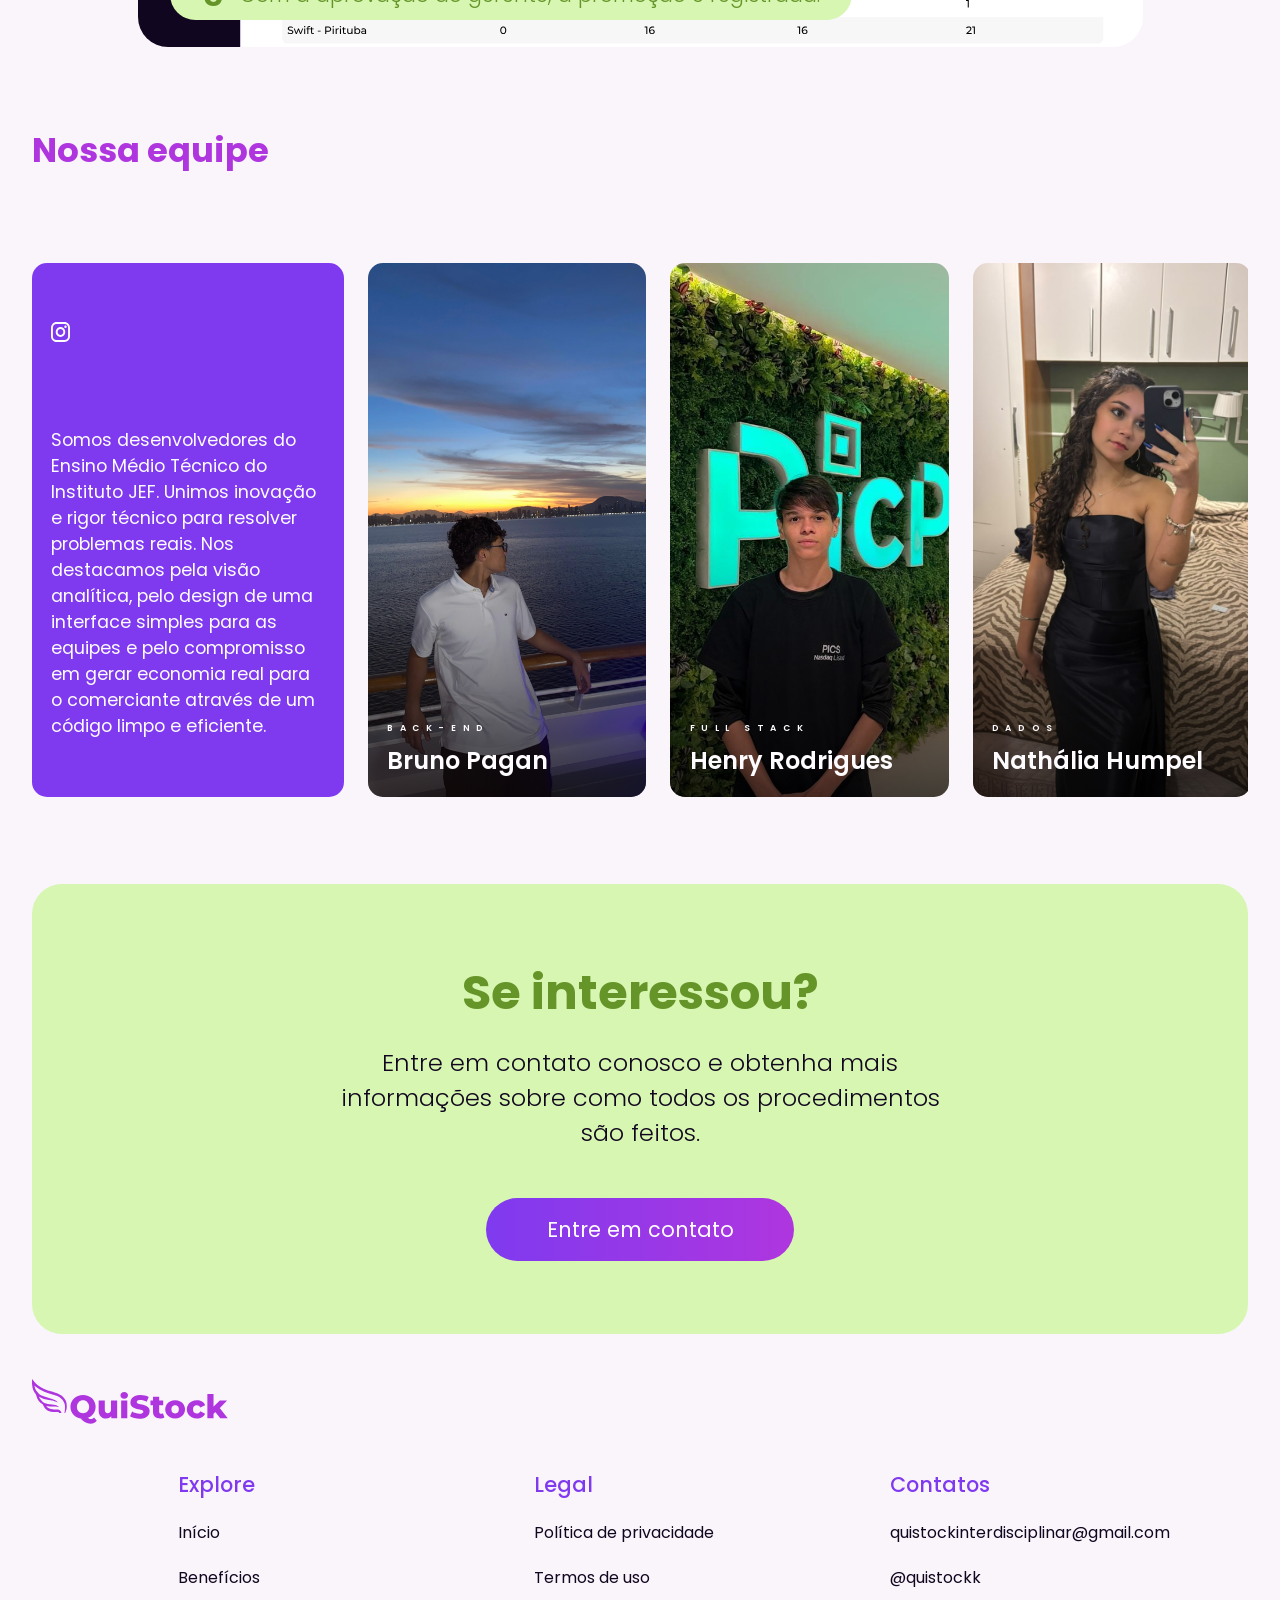
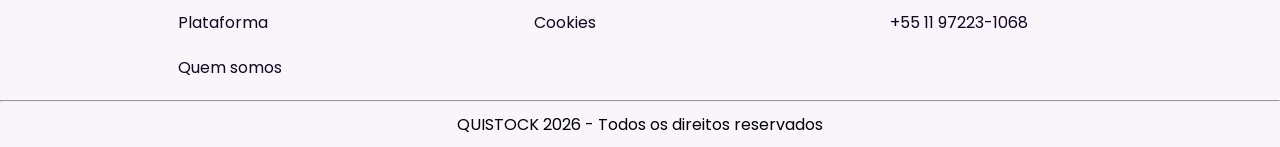
==== commit 4c65f407: "fix(lp): fix spelling mistake in header" ====
--- a/index.html
+++ b/index.html
@@ -17,7 +17,7 @@
         </a>
         
         <nav>
-            <a href="#hero">Ínicio</a>
+            <a href="#hero">Início</a>
             <a href="#beneficios">Benefícios</a>
             <a href="#plataforma">Plataforma</a>
             <a href="#quem-somos">Quem Somos</a>
